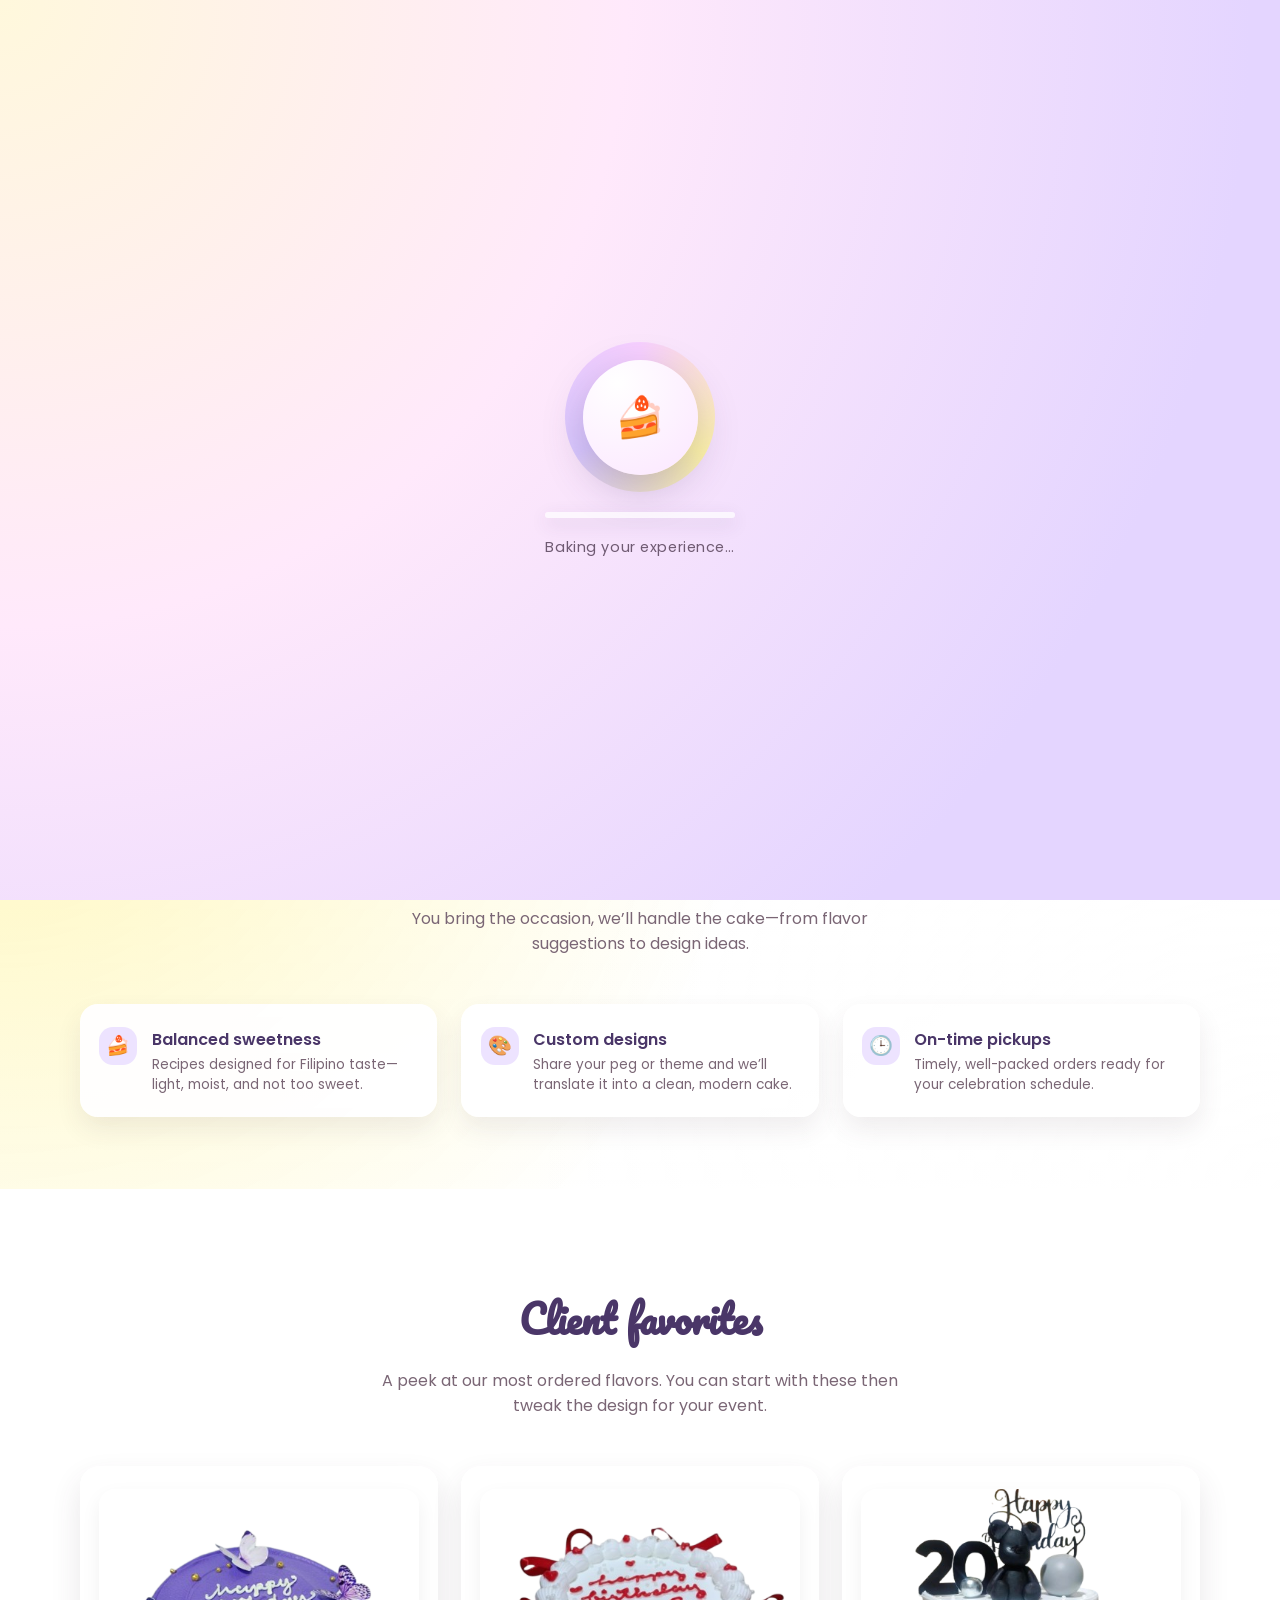
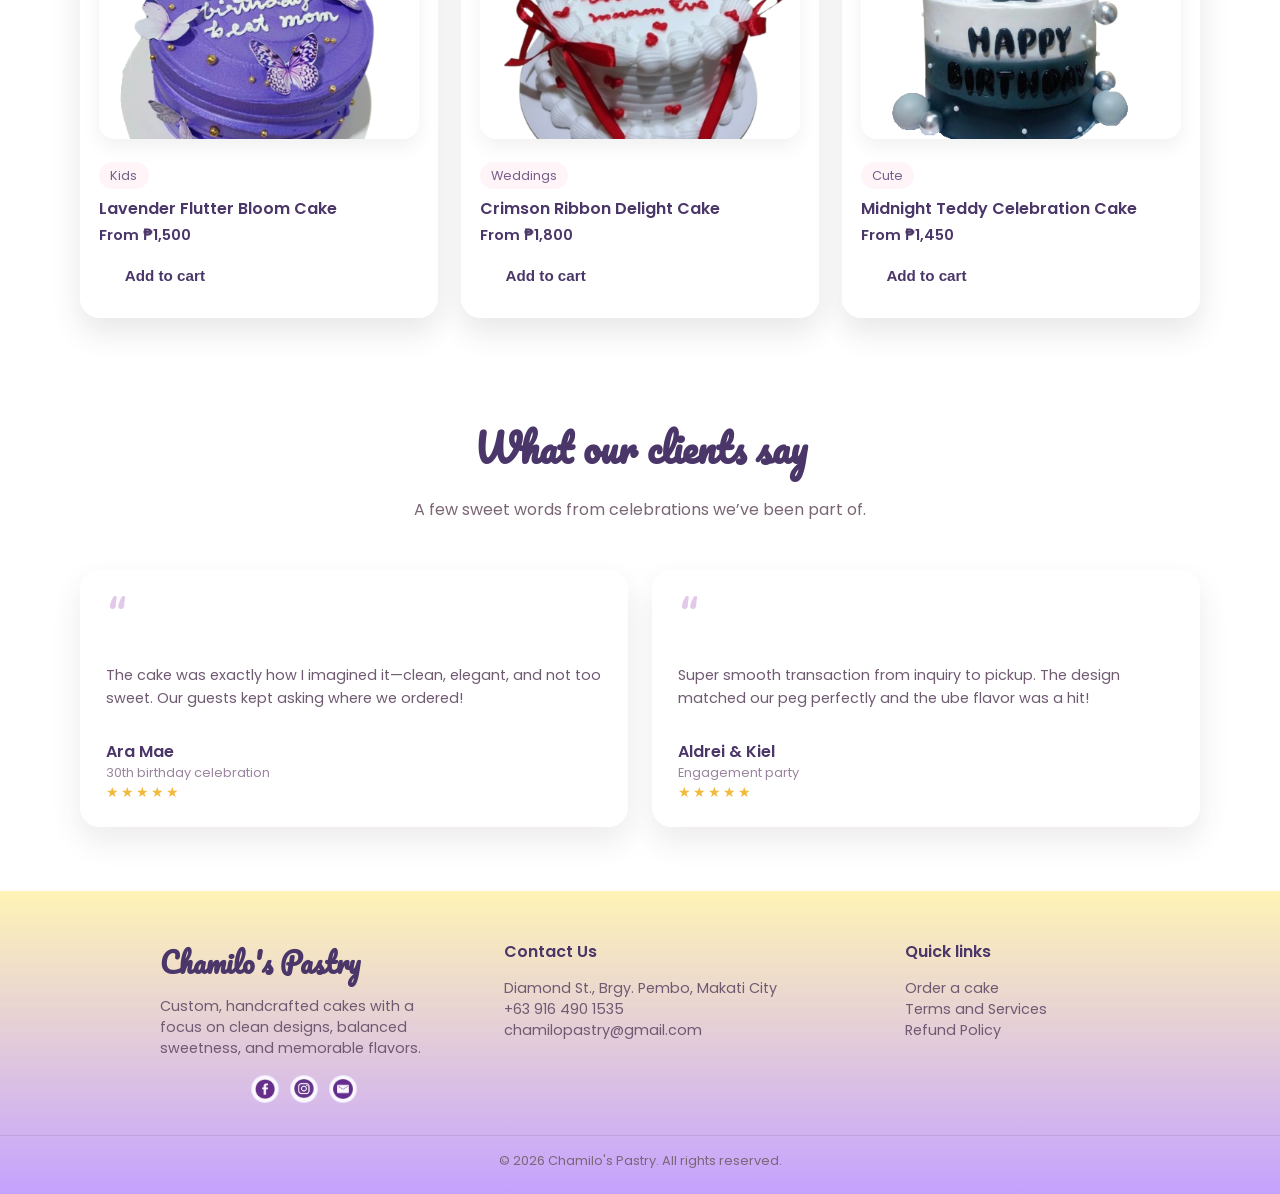
==== html/index.html @ f4e9b0ec "Renamed Chamilo's Pastry" ====
<!DOCTYPE html>
<html lang="en">
  <head>
    <meta charset="UTF-8" />
    <title>Chamilo's Pastry • Home</title>
    <meta name="viewport" content="width=device-width, initial-scale=1" />
    <!-- Fonts -->
    <link rel="preconnect" href="https://fonts.googleapis.com" />
    <link rel="preconnect" href="https://fonts.gstatic.com" crossorigin />
    <link
      href="https://fonts.googleapis.com/css2?family=Pacifico&family=Poppins:wght@300;400;500;600;700&display=swap"
      rel="stylesheet"
    />
    <!-- CSS -->
    <link rel="stylesheet" href="/css/style.css" />
    <link rel="stylesheet" href="/css/nav.css" />
    <link rel="stylesheet" href="/css/footer.css" />
    <link rel="stylesheet" href="/css/index.css" />
  </head>

  <body class="page-enter" data-page="index">
  <div id="pageLoader" class="page-loader">
  <!-- floating cake / cupcake bubbles -->
  <div class="loader-floating-wrap">
    <span class="loader-floating">🍰</span>
    <span class="loader-floating">🧁</span>
    <span class="loader-floating">🍩</span>
    <span class="loader-floating">🍪</span>
    <span class="loader-floating">🍦</span>
    <span class="loader-floating">🍰</span>
    <span class="loader-floating">🧁</span>
    <span class="loader-floating">🍩</span>
    <span class="loader-floating">🍪</span>
    <span class="loader-floating">🍦</span>
  </div>

  <!-- main spinner -->
  <div class="page-loader-inner">
    <div class="loader-ring">
      <div class="loader-bubble">
        <!-- you can swap this emoji for your logo image if you want -->
        <span class="loader-emoji">🍰</span>
      </div>
    </div>

    <div class="loader-progress">
      <div class="loader-progress-bar"></div>
    </div>

    <div class="loader-text">Baking your experience…</div>
  </div>
  </div>

    <!-- Header -->
    <header class="site-header">
      <div class="container nav-bar">
        <div class="brand">
          <div class="brand-logo">
            <img src="/assets/logo.png" alt="Sweet Layers Logo" />
          </div>
        </div>

        <button class="nav-toggle" aria-label="Toggle navigation">☰</button>

        <nav>
          <ul class="nav-links">
            <li><a href="/html/index.html">Home</a></li>
            <li><a href="/html/menu.html">Menu</a></li>
            <li><a href="/html/about.html">About</a></li>
            <li><a href="/html/contact.html">Contact</a></li>
          </ul>
        </nav>

        <div class="nav-actions">
          <button class="nav-cart" type="button">
            <span class="nav-cart-icon">🛒</span>
            <span class="cart-badge" id="cartCount">0</span>
          </button>
          <a href="/html/login.html" class="btn btn-ghost">Log in</a>
        </div>
      </div>
    </header>

    <main>
      <!-- Hero -->
       <section class="section section--hero">
        <div class="container hero">
          <div class="hero-copy fade-in-up">
            <div class="pill">Cakes for milestones & mini wins</div>
            <h1 class="hero-tagline">Celebrate every sweet layer</h1>
            <h2 class="hero-title">
              Custom cakes with a <span>soft pastel</span> twist.
            </h2>
            <p class="hero-text">
              From intimate birthdays to big debuts, we design cakes that match
              your story, your colors, and your flavor favorites.
            </p>
            <div class="hero-actions">
              <a href="/html/menu.html" class="btn btn-primary">Browse menu</a>
            </div>
            <p class="hero-note">
              Lead time: 3–7 days · Rush slots subject to availability
            </p>
          </div>

          <div class="hero-visual fade-in-up fade-in-delay-2">
            <div class="hero-main-cake">
              <img src="/assets/index-hero.png" alt="Cake" class="hero-cake-img" />
            </div>
            <div class="hero-sprinkles"></div>
          </div>
        </div>
      </section>

      <!-- Highlights -->
      <section class="section section--soft-bg">
        <div class="container">
          <h2 class="section-title">Why clients choose us</h2>
          <p class="section-subtitle">
            You bring the occasion, we’ll handle the cake—from flavor
            suggestions to design ideas.
          </p>

          <div class="highlights-grid">
            <article class="highlight-card fade-in-up">
              <div class="highlight-icon">🍰</div>
              <div>
                <div class="highlight-title">Balanced sweetness</div>
                <div class="highlight-text">
                  Recipes designed for Filipino taste—light, moist, and not too
                  sweet.
                </div>
              </div>
            </article>

            <article class="highlight-card fade-in-up fade-in-delay-1">
              <div class="highlight-icon">🎨</div>
              <div>
                <div class="highlight-title">Custom designs</div>
                <div class="highlight-text">
                  Share your peg or theme and we’ll translate it into a clean,
                  modern cake.
                </div>
              </div>
            </article>

            <article class="highlight-card fade-in-up fade-in-delay-2">
              <div class="highlight-icon">🕒</div>
              <div>
                <div class="highlight-title">On-time pickups</div>
                <div class="highlight-text">
                  Timely, well-packed orders ready for your celebration
                  schedule.
                </div>
              </div>
            </article>
          </div>
        </div>
      </section>

    <!-- Featured cakes -->
    <section class="section">
      <div class="container">
       <h2 class="section-title">Client favorites</h2>
       <p class="section-subtitle">
          A peek at our most ordered flavors. You can start with these then
          tweak the design for your event.
       </p>

        <div class="featured-grid">
          <!-- CARD 1 -->
         <article class="featured-card fade-in-up">
           <img src="/assets/index-featured1.png"
                alt="Lavender Flutter Bloom Cake"
                class="featured-img">
           <div class="featured-tag">Kids</div>
            <div class="featured-name">Lavender Flutter Bloom Cake</div>
            <div class="featured-price">From ₱1,500</div>

           <button
              class="btn btn-ghost"
             style="margin-top: 0.5rem"
              data-add-to-cart
              data-id="featured-1"
              data-name="Lavender Flutter Bloom Cake"
              data-price="1500">
             Add to cart
            </button>
         </article>

         <!-- CARD 2 -->
          <article class="featured-card fade-in-up fade-in-delay-1">
            <img src="/assets/index-featured2.png"
                 alt="Crimson Ribbon Delight Cake"
                class="featured-img">
            <div class="featured-tag">Weddings</div>
            <div class="featured-name">Crimson Ribbon Delight Cake</div>
           <div class="featured-price">From ₱1,800</div>

            <button
              class="btn btn-ghost"
             style="margin-top: 0.5rem"
             data-add-to-cart
             data-id="featured-2"
             data-name="Crimson Ribbon Delight Cake"
             data-price="1800">
             Add to cart
           </button>
         </article>

          <!-- CARD 3 -->
          <article class="featured-card fade-in-up fade-in-delay-2">
            <img src="/assets/index-featured3.png"
                alt="Midnight Teddy Celebration Cake"
                 class="featured-img">
           <div class="featured-tag">Cute</div>
           <div class="featured-name">Midnight Teddy Celebration Cake</div>
           <div class="featured-price">From ₱1,450</div>

           <button
              class="btn btn-ghost"
              style="margin-top: 0.5rem"
              data-add-to-cart
              data-id="featured-3"
              data-name="Midnight Teddy Celebration Cake"
              data-price="1450">
              Add to cart
            </button>
         </article>
       </div>
     </div>
   </section>

   <!-- Testimonials -->
   <section class="section section-testimonials">
     <div class="container">
       <h2 class="section-title">What our clients say</h2>
       <p class="section-subtitle">
         A few sweet words from celebrations we’ve been part of.
       </p>

       <div class="testimonials-grid">
         <article class="testimonial-card fade-in-up">
           <div class="testimonial-quote-mark">“</div>
           <p class="testimonial-text">
             The cake was exactly how I imagined it—clean, elegant, and not
             too sweet. Our guests kept asking where we ordered!
           </p>
           <div class="testimonial-footer">
             <div>
               <div class="testimonial-name">Ara Mae</div>
               <div class="testimonial-occasion">30th birthday celebration</div>
             </div>
             <div class="testimonial-stars">★★★★★</div>
           </div>
         </article>

         <article class="testimonial-card fade-in-up fade-in-delay-1">
           <div class="testimonial-quote-mark">“</div>
           <p class="testimonial-text">
             Super smooth transaction from inquiry to pickup. The design
             matched our peg perfectly and the ube flavor was a hit!
           </p>
           <div class="testimonial-footer">
             <div>
               <div class="testimonial-name">Aldrei & Kiel</div>
               <div class="testimonial-occasion">Engagement party</div>
             </div>
             <div class="testimonial-stars">★★★★★</div>
           </div>
         </article>
       </div>
     </div>
   </section>

    <!-- Footer -->
    <footer class="site-footer">
    <div class="footer-inner">
      <div class="footer-brand">
        <h3>Chamilo's Pastry</h3>
         <p>
          Custom, handcrafted cakes with a focus on clean designs, balanced sweetness, 
          and memorable flavors.
         </p>
      <div class="footer-socials">
        <!-- Facebook -->
        <a
          href="https://www.facebook.com/profile.php?id=100089264954559"
          target="_blank"
          rel="noopener"
          aria-label="Visit our Facebook page"
        >
          <img src="/assets/fb.png" alt="Facebook icon" />
        </a>

        <!-- Instagram -->
        <a
          href="https://www.instagram.com/chamilos_pastrys/"
          target="_blank"
          rel="noopener"
          aria-label="Visit our Instagram page"
        >
          <img src="/assets/insta.png" alt="Instagram icon" />
        </a>

        <!-- Email (Gmail) -->
        <a href="mailto:Chamilopastry@gmail.com" aria-label="Email us">
          <img src="/assets/email.png" alt="Email icon" />
        </a>
      </div>
    </div>

    <div>
      <div class="footer-column-title">Contact Us</div>
      <ul class="footer-links">
        <li>Diamond St., Brgy. Pembo, Makati City</li>
        <li>+63 916 490 1535</li>
        <li>chamilopastry@gmail.com</li>
      </ul>
    </div>

    <div>
      <div class="footer-column-title">Quick links</div>
      <ul class="footer-links">
        <li><a href="/html/menu.html">Order a cake</a></li>
        <li><a href="/html/contact.html">Terms and Services</a></li>
        <li><a href="/html/login.html">Refund Policy</a></li>
      </ul>
    </div>
  </div>

  <div class="footer-bottom">
    © <span id="year"></span> Chamilo's Pastry. All rights reserved.
  </div>
</footer>

    <script src="/js/script.js"></script>
  </body>
</html>
---- css/style.css ----
/* style.css - global styles, colors, typography */

:root {
  /* PASTEL COLOR PALETTE — CLEAN, SOFT, CONSISTENT */
  --pastel-yellow: #fff5a8; /* soft yellow */
  --pastel-purple: #d9c8ff; /* soft lavender */
  --accent-purple: #7a5fa8; /* deeper pastel purple */
  --accent-pink: #f7d0ff; /* optional soft pink highlight */
  --deep-plum: #4a3668; /* dark purple for text */
  --soft-white: #ffffff;
  --light-border: rgba(122, 95, 168, 0.25);

  --font-body: "Poppins", sans-serif;
  --font-cursive: "Pacifico", cursive;

  --shadow-soft: 0px 8px 20px rgba(74, 54, 104, 0.1);

  --transition-base: 0.25s ease;
}

*,
*::before,
*::after {
  box-sizing: border-box;
}

html {
  scroll-behavior: smooth;
}

body {
  margin: 0;
  font-family: var(--font-body);
  color: var(--deep-plum);
  background: radial-gradient(
      circle at top left,
      var(--pastel-yellow) 0,
      #ffffff 45%
    )
    fixed;
  min-height: 100vh;
}

/* Sweet page entrance animation */
body.page-enter {
  opacity: 0;
  animation: pageEnter 0.7s ease-out forwards;
}

@keyframes pageEnter {
  to {
    opacity: 1;
  }
}

/* Utility classes */

.container {
  width: min(1120px, 94%);
  margin-inline: auto;
}

.section {
  padding: 4rem 0;
}

.section-title {
  font-family: var(--font-cursive);
  font-size: clamp(2rem, 3vw, 2.6rem);
  text-align: center;
  margin-bottom: 1rem;
}

.section-subtitle {
  text-align: center;
  max-width: 540px;
  margin: 0 auto 3rem;
  color: #7a6675;
}

/* Reusable card style */

.card {
  background: rgba(255, 255, 255, 0.92);
  border-radius: 24px;
  box-shadow: var(--shadow-soft);
  padding: 2rem;
  position: relative;
  overflow: hidden;
}

.card::before {
  content: "";
  position: absolute;
  inset: -30%;
  background: radial-gradient(
    circle at top right,
    rgba(255, 247, 210, 0.7),
    transparent 55%
  );
  opacity: 0.7;
  pointer-events: none;
}

/* Buttons */

.btn {
  display: inline-flex;
  align-items: center;
  justify-content: center;
  gap: 0.4rem;
  padding: 0.8rem 1.6rem;
  border-radius: 999px;
  border: none;
  cursor: pointer;
  font-weight: 600;
  font-size: 0.95rem;
  text-decoration: none;
  transition: transform var(--transition-base),
    box-shadow var(--transition-base), background var(--transition-base),
    color var(--transition-base);
}

.btn-primary {
  background: linear-gradient(135deg, var(--pastel-yellow), var(--accent-pink));
  color: var(--deep-plum);
  box-shadow: var(--shadow-soft);
}

.btn-outline {
  background: transparent;
  border: 2px solid var(--light-border);
  color: var(--deep-plum);
}

.btn-ghost {
  background: transparent;
  color: var(--deep-plum);
}

.btn:hover {
  transform: translateY(-2px) scale(1.03);
  box-shadow: 0 16px 35px rgba(75, 59, 71, 0.18);
}

.btn:active {
  transform: translateY(0) scale(0.98);
  box-shadow: 0 6px 18px rgba(75, 59, 71, 0.14);
}

/* Inputs / forms */

/* Text inputs / selects / textarea (NOT radios or checkboxes) */
input:not([type="radio"]):not([type="checkbox"]),
textarea,
select {
  font-family: var(--font-body);
  border-radius: 999px;
  border: 1px solid #e4d5f7;
  padding: 0.8rem 1rem;
  width: 100%;
  font-size: 0.95rem;
  outline: none;
  transition: border-color var(--transition-base),
    box-shadow var(--transition-base), background var(--transition-base);
  background: rgba(255, 255, 255, 0.92);
}

textarea {
  border-radius: 18px;
  min-height: 140px;
  resize: vertical;
}

input:not([type="radio"]):not([type="checkbox"]):focus,
textarea:focus,
select:focus {
  border-color: var(--accent-pink);
  box-shadow: 0 0 0 3px rgba(255, 199, 217, 0.45);
}

/* Normal-looking radios (used in checkout methods) */
input[type="radio"],
input[type="checkbox"] {
  width: auto;
  padding: 0;
  margin: 0;
  box-shadow: none;
  background: transparent;
}

/* Sweet badge / pill */

.pill {
  display: inline-flex;
  align-items: center;
  gap: 0.4rem;
  padding: 0.35rem 0.9rem;
  border-radius: 999px;
  background: rgba(230, 215, 255, 0.45);
  color: #765f8a;
  font-size: 0.8rem;
}

/* Small cart bubble */

.cart-badge {
  min-width: 1.4rem;
  height: 1.4rem;
  border-radius: 999px;
  background: var(--accent-pink);
  color: var(--deep-plum);
  display: inline-flex;
  align-items: center;
  justify-content: center;
  font-size: 0.78rem;
  font-weight: 700;
}

/* Simple fade/slide helper classes */

.fade-in-up {
  opacity: 0;
  transform: translateY(18px);
  animation: fadeInUp 0.7s ease-out forwards;
}

.fade-in-delay-1 {
  animation-delay: 0.15s;
}
.fade-in-delay-2 {
  animation-delay: 0.3s;
}
.fade-in-delay-3 {
  animation-delay: 0.45s;
}

@keyframes fadeInUp {
  to {
    opacity: 1;
    transform: translateY(0);
  }
}

/* ============================
   CART DROPDOWN UNDER NAV CART BUTTON
   ============================ */

.cart-overlay {
  position: fixed;
  top: 0;
  left: 0;
  width: 100%;
  height: 100%;
  pointer-events: none;
  z-index: 200;
}

.cart-overlay.visible {
  pointer-events: auto;
}

.cart-panel {
  position: absolute;
  top: 70px;
  right: 20px;
  width: 330px;
  background: #ffffff;
  border-radius: 18px;
  padding: 1rem 1.2rem;
  box-shadow: 0 10px 35px rgba(0, 0, 0, 0.18);
  max-height: 70vh;
  overflow-y: auto;
  opacity: 0;
  transform: translateY(-10px);
  transition: opacity 0.25s ease, transform 0.25s ease;
}

.cart-overlay.visible .cart-panel {
  opacity: 1;
  transform: translateY(0);
}

.cart-panel-header {
  display: flex;
  justify-content: space-between;
  align-items: center;
  margin-bottom: 0.6rem;
}

.cart-panel-title {
  font-size: 1.2rem;
  font-family: var(--font-cursive);
  color: var(--accent-purple);
}

.cart-panel-close {
  background: transparent;
  border: none;
  font-size: 1.4rem;
  cursor: pointer;
}

.cart-item-row {
  display: grid;
  grid-template-columns: 1.6fr 0.8fr 0.7fr 0.5fr;
  gap: 0.3rem;
  padding: 0.5rem 0;
  border-bottom: 1px solid #eee;
  font-size: 0.85rem;
  align-items: center;
}

.qty-controls {
  display: inline-flex;
  align-items: center;
  gap: 0.3rem;
  background: rgba(217, 200, 255, 0.35);
  padding: 0.2rem 0.5rem;
  border-radius: 999px;
  font-size: 0.8rem;
}

.qty-controls button {
  background: transparent;
  border: none;
  cursor: pointer;
}

.cart-remove-btn {
  border: none;
  background: transparent;
  color: #b86c82;
  cursor: pointer;
  font-size: 0.75rem;
  text-decoration: underline;
}

.cart-empty-message {
  text-align: center;
  padding: 1rem 0.5rem;
  font-size: 0.9rem;
  color: #7a6675;
}

.cart-summary-box {
  margin-top: 0.8rem;
}

.cart-summary-row {
  display: flex;
  justify-content: space-between;
  font-size: 0.9rem;
  margin-bottom: 0.3rem;
}

.cart-summary-total {
  font-weight: 700;
  font-size: 1rem;
}

/* ============================
   GLOBAL CART TOAST (bottom of screen)
   ============================ */

.cart-toast {
  position: fixed;
  right: 1.5rem;
  bottom: 1.5rem;
  max-width: 320px;
  z-index: 210;
  background: rgba(255, 255, 255, 0.97);
  border-radius: 18px;
  box-shadow: 0 12px 28px rgba(0, 0, 0, 0.18);
  padding: 0.9rem 1.1rem;
  display: flex;
  align-items: flex-start;
  gap: 0.7rem;
  opacity: 0;
  transform: translateY(16px);
  pointer-events: none;
  transition: opacity var(--transition-base), transform var(--transition-base);
  font-size: 0.9rem;
}

.cart-toast--visible {
  opacity: 1;
  transform: translateY(0);
  pointer-events: auto;
}

.cart-toast-icon {
  width: 34px;
  height: 34px;
  border-radius: 999px;
  display: flex;
  align-items: center;
  justify-content: center;
  background: radial-gradient(
    circle at 30% 30%,
    var(--pastel-yellow),
    var(--pastel-purple)
  );
  font-size: 1.1rem;
}

.cart-toast-main {
  flex: 1;
}

.cart-toast-title {
  font-weight: 600;
  margin-bottom: 0.2rem;
}

.cart-toast-text {
  font-size: 0.82rem;
  color: #7a6675;
}

.cart-toast-actions {
  display: flex;
  margin-top: 0.6rem;
  gap: 0.4rem;
  flex-wrap: wrap;
}

.cart-toast-btn {
  border: none;
  border-radius: 999px;
  padding: 0.35rem 0.8rem;
  font-size: 0.78rem;
  cursor: pointer;
  transition: background var(--transition-base),
    transform var(--transition-base);
}

.cart-toast-btn-primary {
  background: var(--accent-purple);
  color: #fff;
}

.cart-toast-btn-ghost {
  background: transparent;
  color: var(--deep-plum);
}

.cart-toast-btn:hover {
  transform: translateY(-1px);
}

.cart-toast-close {
  background: transparent;
  border: none;
  font-size: 1rem;
  cursor: pointer;
  margin-left: 0.1rem;
  color: #9a849f;
}

/* ============================
   CHECKOUT MODAL (PAYMENT POPUP)
   ============================ */

.checkout-overlay {
  position: fixed;
  inset: 0;
  z-index: 220;
  background: rgba(0, 0, 0, 0.15);
  display: flex;
  align-items: center;
  justify-content: center;
  opacity: 0;
  pointer-events: none;
  transition: opacity 0.25s ease;
}

.checkout-overlay.visible {
  opacity: 1;
  pointer-events: auto;
}

.checkout-panel {
  width: min(420px, 94%);
  background: #ffffff;
  border-radius: 24px;
  box-shadow: 0 18px 40px rgba(0, 0, 0, 0.2);
  padding: 1.8rem 1.6rem 1.4rem;
}

.checkout-header {
  display: flex;
  justify-content: space-between;
  align-items: center;
  margin-bottom: 0.9rem;
}

.checkout-title {
  font-family: var(--font-cursive);
  font-size: 1.7rem;
  color: var(--accent-purple);
}

.checkout-close {
  background: transparent;
  border: none;
  font-size: 1.4rem;
  cursor: pointer;
  color: #9a849f;
}

.checkout-body {
  font-size: 0.9rem;
  color: #6f5a72;
}

.checkout-summary-text {
  margin-bottom: 0.6rem;
}

.checkout-summary {
  border-radius: 14px;
  background: rgba(247, 240, 255, 0.8);
  padding: 0.7rem 0.9rem;
  margin-bottom: 0.9rem;
}

.checkout-summary-row {
  display: flex;
  justify-content: space-between;
  font-size: 0.86rem;
  margin-bottom: 0.25rem;
}

.checkout-summary-row.checkout-summary-total {
  font-weight: 700;
  margin-top: 0.25rem;
}

/* Checkout methods layout */
.checkout-methods {
  margin-top: 0.8rem;
  display: flex;
  flex-direction: column;
  gap: 0.4rem;
}

.checkout-method {
  display: flex;
  align-items: center;
  gap: 0.6rem;
  font-size: 0.86rem;
}

.checkout-method input {
  margin: 0;
}

.checkout-method label {
  cursor: pointer;
}

.checkout-footer {
  display: flex;
  justify-content: flex-end;
  gap: 0.6rem;
  margin-top: 1.1rem;
}

/* =========================
   PAAYOS NGA TOL NABABALIW NAKO E
   ========================= */

.page-loader {
  position: fixed;
  inset: 0;
  z-index: 9999;
  background:
    radial-gradient(circle at top left, #fff8dc, #ffe9fb 40%, #e4d5ff 80%);
  display: flex;
  align-items: center;
  justify-content: center;
  pointer-events: auto;
  opacity: 1;
  visibility: visible;
  transition: opacity 0.6s ease, visibility 0.6s ease;
}

/* hidden state (JS adds this) */
.page-loader--hide {
  opacity: 0;
  visibility: hidden;
  pointer-events: none;
}

/* center content + put it above floating cakes */
.page-loader-inner {
  position: relative;
  z-index: 2;
  display: flex;
  flex-direction: column;
  align-items: center;
  gap: 1.2rem;
}

.loader-ring {
  width: 150px;
  height: 150px;
  border-radius: 50%;
  background: conic-gradient(
    from 0deg,
    rgba(247, 208, 255, 1),
    rgba(255, 245, 168, 1),
    rgba(217, 200, 255, 1),
    rgba(247, 208, 255, 1)
  );
  display: flex;
  align-items: center;
  justify-content: center;
  animation: loader-rotate 1.6s linear infinite;
}

.loader-bubble {
  width: 115px;
  height: 115px;
  border-radius: 50%;
  background: radial-gradient(circle at 30% 20%, #ffffff, #fbe6ff);
  display: flex;
  align-items: center;
  justify-content: center;
  box-shadow: 0 14px 40px rgba(74, 54, 104, 0.25);
  animation: loader-float 2.4s ease-in-out infinite;
}

.loader-emoji {
  font-size: 2.5rem;
  animation: loader-pulse 1.1s ease-in-out infinite;
}

/* floating cakes / cupcakes in the background */
.loader-floating-wrap {
  position: absolute;
  inset: 0;
  overflow: hidden;
  pointer-events: none;
  z-index: 1;
}

.loader-floating {
  position: absolute;
  bottom: -3rem;
  font-size: 1.8rem;
  opacity: 0;
  animation: loader-float-up 8s linear infinite;
}

/* random-looking positions / timings */
.loader-floating:nth-child(1) { left: 10%; animation-duration: 9s;  animation-delay: 0s; }
.loader-floating:nth-child(2) { left: 25%; animation-duration: 7.5s; animation-delay: 1s; }
.loader-floating:nth-child(3) { left: 40%; animation-duration: 8.5s; animation-delay: 0.5s; }
.loader-floating:nth-child(4) { left: 55%; animation-duration: 7.8s; animation-delay: 0.8s; }
.loader-floating:nth-child(5) { left: 70%; animation-duration: 8.2s; animation-delay: 0.5s; }
.loader-floating:nth-child(6) { left: 15%; animation-duration: 9.3s; animation-delay: 0.3s; }
.loader-floating:nth-child(7) { left: 35%; animation-duration: 8.7s; animation-delay: 0.2s; }
.loader-floating:nth-child(8) { left: 50%; animation-duration: 9.1s; animation-delay: 0.4s; }
.loader-floating:nth-child(9) { left: 65%; animation-duration: 7.9s; animation-delay: 1s; }
.loader-floating:nth-child(10){ left: 80%; animation-duration: 8.4s; animation-delay: 0.8s; }

/* simple progress bar */
.loader-progress {
  width: 190px;
  height: 6px;
  border-radius: 999px;
  background: rgba(255, 255, 255, 0.7);
  overflow: hidden;
  box-shadow: 0 6px 18px rgba(74, 54, 104, 0.16);
}

.loader-progress-bar {
  width: 0;
  height: 100%;
  border-radius: inherit;
  background: linear-gradient(
    90deg,
    var(--pastel-yellow),
    var(--accent-pink),
    var(--accent-purple)
  );
  animation: loader-progress 1.9s ease-in-out infinite;
}

/* text under progress bar */
.loader-text {
  font-size: 0.9rem;
  color: #6f5a72;
  letter-spacing: 0.04em;
}

/* animations */
@keyframes loader-rotate {
  from { transform: rotate(0deg); }
  to   { transform: rotate(360deg); }
}

@keyframes loader-float {
  0%, 100% { transform: translateY(0); }
  50%      { transform: translateY(-10px); }
}

@keyframes loader-pulse {
  0%, 100% { transform: scale(1); opacity: 1; }
  50%      { transform: scale(1.15); opacity: 0.85; }
}

@keyframes loader-float-up {
  0%   { transform: translateY(0) translateX(0); opacity: 0; }
  10%  { opacity: 1; }
  60%  { transform: translateY(-60vh) translateX(-10px); opacity: 1; }
  100% { transform: translateY(-100vh) translateX(10px); opacity: 0; }
}

@keyframes loader-progress {
  0%   { width: 0%; }
  40%  { width: 70%; }
  80%  { width: 100%; }
  100% { width: 100%; }
}

/* responsive tweak for loader */
@media (max-width: 640px) {
  .loader-ring {
    width: 130px;
    height: 130px;
  }
  .loader-bubble {
    width: 100px;
    height: 100px;
  }
  .loader-emoji {
    font-size: 2.1rem;
  }
}

/* animations */
@keyframes loader-rotate {
  from { transform: rotate(0deg); }
  to   { transform: rotate(360deg); }
}

@keyframes loader-float {
  0%, 100% { transform: translateY(0); }
  50%      { transform: translateY(-10px); }
}

@keyframes loader-pulse {
  0%, 100% { transform: scale(1); opacity: 1; }
  50%      { transform: scale(1.15); opacity: 0.85; }
}

@keyframes orbit-1 {
  0%   { transform: translate(-50%, 0) rotate(0deg) translateY(0); }
  100% { transform: translate(-50%, 0) rotate(360deg) translateY(0); }
}

@keyframes orbit-2 {
  0%   { transform: rotate(0deg) translateY(0); }
  100% { transform: rotate(360deg) translateY(0); }
}

@keyframes orbit-3 {
  0%   { transform: rotate(0deg) translateY(0); }
  100% { transform: rotate(-360deg) translateY(0); }
}

@keyframes loader-progress {
  0%   { width: 0%; }
  40%  { width: 70%; }
  80%  { width: 100%; }
  100% { width: 100%; }
}

/* responsive tweak for loader */
@media (max-width: 640px) {
  .loader-ring {
    width: 130px;
    height: 130px;
  }
  .loader-bubble {
    width: 100px;
    height: 100px;
  }
  .loader-emoji {
    font-size: 2.1rem;
  }
}

/* Mobile positioning for toast */
@media (max-width: 640px) {
  .cart-toast {
    left: 0.75rem;
    right: 0.75rem;
    bottom: 1rem;
  }
}

/* Mobile adjustments for cart dropdown */
@media (max-width: 640px) {
  .cart-panel {
    right: 10px;
    width: 92%;
  }
}

/* Global section padding tweak for smaller screens */
@media (max-width: 768px) {
  .section {
    padding: 3rem 0;
  }
}
---- css/nav.css ----
/* nav.css - header & navigation bar */

.site-header {
  position: fixed;
  top: 0;
  left: 0;
  right: 0;
  z-index: 20;
  backdrop-filter: blur(14px);
  background: linear-gradient(
    to right,
    rgba(255, 242, 169, 0.85),
    rgba(178, 130, 255, 0.75)
  );
  box-shadow: 0 8px 24px rgba(75, 59, 71, 0.12);
  transform: translateY(0);
  transition: transform 0.3s ease, box-shadow 0.3s ease, background 0.3s ease;
}

/* hide when scrolling down (handled by JS) */
.site-header.header-hidden {
  transform: translateY(-110%);
}

/* keep visible when hovering near top */
.site-header:hover {
  transform: translateY(0);
}

/* basic wrapper */
.nav-bar {
  padding-block: 0.8rem;
}

/* ---------- BRAND / LOGO (GLOBAL) ---------- */

.brand {
  display: flex;
  align-items: center;
}

.brand-logo {
  width: 52px;
  height: 52px;
  border-radius: 50%;
  overflow: hidden;
  display: flex;
  align-items: center;
  justify-content: center;
}

.brand-logo img {
  width: 100%;
  height: 100%;
  object-fit: contain; /* use 'cover' if you prefer cropped */
  display: block;
}

/* hide any leftover brand text */
.brand-text,
.brand-name,
.brand-tagline {
  display: none !important;
}

/* ---------- SHARED LINK / ACTION STYLES ---------- */

.nav-links {
  list-style: none;
  margin: 0;
  padding: 0;
}

.nav-links a {
  text-decoration: none;
  font-size: 0.95rem;
  color: #5b465b;
  padding: 0.35rem 0.8rem;
  border-radius: 999px;
  transition: background var(--transition-base), color var(--transition-base),
    transform var(--transition-base);
}

.nav-links a:hover {
  background: rgba(255, 255, 255, 0.9);
  transform: translateY(-1px);
}

.nav-links a.active {
  background: var(--accent-pink);
  color: var(--deep-plum);
  box-shadow: 0 8px 16px rgba(75, 59, 71, 0.18);
}

.nav-actions {
  display: flex;
  align-items: center;
  gap: 0.8rem;
}

.nav-cart {
  display: inline-flex;
  align-items: center;
  gap: 0.4rem;
  padding: 0.4rem 0.8rem;
  border-radius: 999px;
  background: rgba(255, 255, 255, 0.9);
  cursor: pointer;
  font-size: 0.9rem;
  border: 1px solid rgba(230, 215, 255, 0.6);
  transition: transform var(--transition-base),
    box-shadow var(--transition-base), background var(--transition-base);
}

.nav-cart:hover {
  transform: translateY(-1px);
  box-shadow: var(--shadow-soft);
}

.nav-cart-icon {
  font-size: 1rem;
}

.nav-toggle {
  background: none;
  border: none;
  font-size: 1.4rem;
  cursor: pointer;
}

/* ---------------------------------
   DESKTOP (≥ 769px): links centered on screen
   --------------------------------- */
@media (min-width: 769px) {
  .nav-bar {
    display: flex;
    align-items: center;
    justify-content: space-between;
    gap: 1rem;
    position: relative; /* so nav can be absolutely centered inside */
  }

  .brand {
    flex: 0 0 auto;
    justify-content: flex-start;
  }

  /* CENTER NAV ON THE VIEWPORT, NOT BETWEEN SIDES */
  .nav-bar nav {
    position: absolute;
    left: 50%;
    top: 50%;
    transform: translate(-50%, -50%); /* center in header */
  }

  .nav-bar .nav-links {
    display: flex;
    gap: 1.2rem;
    align-items: center;
    justify-content: center;
  }

  .nav-actions {
    flex: 0 0 auto;
    justify-content: flex-end;
  }

  .nav-toggle {
    display: none; /* no hamburger on desktop */
  }
}

/* ---------------------------------
   MOBILE / TABLET (≤ 768px)
   --------------------------------- */
@media (max-width: 768px) {
  .nav-bar {
    display: flex;
    align-items: center;
    gap: 0.6rem;
  }

  /* order the children of .nav-bar:
     brand (0) | nav (1) | actions (2, pushed right) | toggle (3, very right)
  */
  .brand {
    order: 0;
    flex: 0 0 auto;
  }

  /* nav is normal flow on mobile; we only absolutely position the dropdown UL */
  .nav-bar nav {
    order: 1;
    position: static;
    transform: none;
  }

  .nav-actions {
    order: 2;
    margin-left: auto; /* pushes actions + toggle group to the right */
    display: flex;
    align-items: center;
    gap: 0.4rem;
  }

  .nav-toggle {
    order: 3;
    display: block;
    margin-left: 0.4rem; /* small gap after "Log in" */
  }

  /* dropdown menu panel */
  .nav-links {
    position: absolute;
    top: 64px;
    right: 1.5rem;
    flex-direction: column;
    align-items: flex-start;
    justify-content: flex-start;
    padding: 1rem 1.2rem;
    border-radius: 18px;
    background: rgba(255, 255, 255, 0.98);
    box-shadow: var(--shadow-soft);
    transform-origin: top right;
    transform: scale(0.9);
    opacity: 0;
    pointer-events: none;
    gap: 0.8rem;
    transition: opacity var(--transition-base), transform var(--transition-base);
  }

  .site-header.nav-open .nav-links {
    opacity: 1;
    pointer-events: auto;
    transform: scale(1);
  }
}
---- css/footer.css ----
/* footer.css - global footer */

/* Small images inside the circular social buttons (Facebook, Instagram, Email) */
.footer-socials a img {
  width: 20px;          /* keeps all icons visually the same size */
  height: 20px;
  object-fit: contain;  /* prevents stretching if logos aren't perfect squares */
  display: block;       /* removes any extra inline spacing around the image */
}

/* Main footer background and vertical spacing from the page content above it */
.site-footer {
  background: linear-gradient(
    to top,
    rgba(178, 130, 255, 0.75),
    rgba(255, 242, 169, 0.85)
  );
  margin-top: 4rem;     /* space between page content and footer */
  padding-top: 3rem;    /* inner padding on top of the footer */
}

/* Layout for the three footer columns: brand, contact/visit, quick links */
.footer-inner {
  width: min(960px, 94%);                 /* keeps footer content nicely centered and not too wide */
  margin-inline: auto;                    /* centers the whole footer block */

  display: grid;                          /* lets us create three equal columns */
  grid-template-columns: repeat(3, minmax(0, 1fr)); /* exactly 3 even columns */
  gap: 3rem;                              /* horizontal space between columns */
  justify-items: center;                  /* centers each column within its grid cell */
  align-items: flex-start;                /* makes all columns start at the same top height */
}

/* Generic styling for each column wrapper */
.footer-inner > div {
  max-width: 360px;       /* stops very long text from stretching too far */
  text-align: left;       /* aligns the text inside each column to the left */
}

/* Brand column: logo text + short description */
.footer-brand h3 {
  font-family: var(--font-cursive);  /* keeps the script font for the brand name */
  font-size: 1.7rem;
  margin: 0 0 0.6rem;               /* no top margin so it lines up with other column titles */
}

.footer-brand p {
  margin: 0;                        /* removes default top margin so spacing is consistent */
  font-size: 0.9rem;                /* same size as other footer copy */
  color: #6f5a72;                   /* softer purple for body text */
}

/* Column titles like “Contact Us” and “Quick links” */
.footer-column-title {
  font-weight: 600;
  margin-bottom: 0.9rem;  /* space between title and the list below it */
}

/* Lists used for contact details and quick links */
.footer-links {
  list-style: none;       /* removes bullets */
  margin: 0;
  padding: 0;
}

/* Each line inside the lists (works for both links and plain text items) */
.footer-links li {
  font-size: 0.9rem;      /* makes contact details match the rest of the footer text size */
  color: #6f5a72;
}

/* Links inside the lists such as “Order a cake”, “Client portal”, etc. */
.footer-links a {
  text-decoration: none;
  font-size: 0.9rem;
  color: #6f5a72;
  transition: color var(--transition-base), transform var(--transition-base);
}

/* Slight movement and color change when hovering over footer links */
.footer-links a:hover {
  color: var(--deep-plum);
  transform: translateX(2px);
}

/* Thin line and text for the bottom copyright row */
.footer-bottom {
  border-top: 1px solid rgba(75, 59, 71, 0.12);
  margin-top: 2rem;
  padding: 1rem 0 1.5rem;
  text-align: center;
  font-size: 0.8rem;
  color: #7a6675;
}

/* Container for the round social icon buttons under the brand text */
.footer-socials {
  display: flex;
  gap: 0.7rem;
  margin-top: 1rem;
  justify-content: center;   /* keeps the icons centered under the brand column */
}

/* Individual round social buttons (the white circles) */
.footer-socials a {
  width: 28px;
  height: 28px;
  border-radius: 999px;      /* fully rounded for a circular look */
  display: inline-flex;
  align-items: center;
  justify-content: center;
  font-size: 0.9rem;
  text-decoration: none;
  background: rgba(255, 255, 255, 0.9);
  border: 1px solid rgba(230, 215, 255, 0.7);
  color: #6f5a72;
  transition: transform var(--transition-base),
    box-shadow var(--transition-base), background var(--transition-base);
}

/* Hover effect for social buttons: slight lift + pink background */
.footer-socials a:hover {
  transform: translateY(-2px);
  background: var(--accent-pink);
  box-shadow: var(--shadow-soft);
  color: var(--deep-plum);
}

/* Tablet view: same three columns, just slightly tighter spacing */
@media (max-width: 900px) {
  .footer-inner {
    gap: 2rem;
  }
}

/* Mobile view: stack the columns vertically but keep everything centered overall */
@media (max-width: 640px) {
  .footer-inner {
    grid-template-columns: minmax(0, 1fr);  /* single column layout */
    text-align: left;                       /* keep text left-aligned even on mobile */
  }

  .footer-inner > div {
    max-width: 100%;                        /* let each section use full width on small screens */
  }
}
---- css/index.css ----
/* index.css - homepage specific styles */

.hero {
  display: grid;
  grid-template-columns: minmax(0, 1.15fr) minmax(0, 1fr);
  gap: 2.5rem;
  align-items: center;
  padding: 4rem 0 3rem;
}

.hero-tagline {
  font-family: var(--font-cursive);
  font-size: 2.2rem;
  margin-bottom: 0.6rem;
}

.hero-title {
  font-size: clamp(1.9rem, 3vw, 2.6rem);
  margin-bottom: 1rem;
}

.hero-title span {
  color: #b676c9;
}

.hero-text {
  color: #7a6675;
  max-width: 470px;
  margin-bottom: 1.8rem;
}

.hero-actions {
  display: flex;
  flex-wrap: wrap;
  gap: 0.9rem;
  align-items: center;
}

.hero-note {
  font-size: 0.85rem;
  color: #7c6678;
  margin-top: 0.7rem;
}

.hero-visual {
  position: relative;
  padding: 2.2rem 1.6rem;
}

/* Floating container for the cake */
.hero-main-cake {
  width: 400px;           /* pampalaki ng cake sa hero section */
  height: 300px;
  margin: 0 auto;
  position: relative;

  display: flex;
  align-items: center;
  justify-content: center;

  /* soft shadow under the cake */
  filter: drop-shadow(0 12px 28px rgba(0, 0, 0, 0.18));

  /* gentle up–down float */
  animation: heroFloat 4.5s ease-in-out infinite;
}

/* The actual cake image */
.hero-cake-img {
  width: 80%;             /* adjust 70–85% if you want */
  height: auto;
  object-fit: contain;
  border-radius: 50%;     /* keeps it round if PNG has some extra area */

  pointer-events: none;
  user-select: none;

  /* THIS is what rotates */
  animation: spinCake 18s linear infinite;
}

/* rotation for the cake image */
@keyframes spinCake {
  from {
    transform: rotate(0deg);
  }
  to {
    transform: rotate(360deg);
  }
}

.hero-sprinkles {
  position: absolute;
  inset: 0;
  background-image: radial-gradient(
      circle at 12% 20%,
      rgba(255, 255, 255, 0.9) 0,
      transparent 48%
    ),
    radial-gradient(
      circle at 80% 80%,
      rgba(255, 255, 255, 0.9) 0,
      transparent 52%
    );
  opacity: 0.65;
  pointer-events: none;
}

/* Highlights section */

.highlights-grid {
  display: grid;
  grid-template-columns: repeat(3, minmax(0, 1fr));
  gap: 1.5rem;
}

.highlight-card {
  background: rgba(255, 255, 255, 0.96);
  border-radius: 18px;
  padding: 1.4rem 1.2rem;
  box-shadow: 0 12px 26px rgba(75, 59, 71, 0.09);
  display: grid;
  grid-template-columns: auto 1fr;
  gap: 0.9rem;
}

.highlight-icon {
  width: 38px;
  height: 38px;
  border-radius: 14px;
  display: flex;
  align-items: center;
  justify-content: center;
  background: rgba(230, 215, 255, 0.7);
  font-size: 1.2rem;
}

.highlight-title {
  font-weight: 600;
  margin-bottom: 0.2rem;
}

.highlight-text {
  font-size: 0.85rem;
  color: #7a6675;
}

/* Featured cakes preview */

.featured-grid {
  display: grid;
  grid-template-columns: repeat(3, minmax(0, 1fr));
  gap: 1.4rem;
}

.featured-card {
  position: relative;
  border-radius: 20px;
  padding: 1.4rem 1.2rem 1.3rem;
  background: rgba(255, 255, 255, 0.96);
  box-shadow: 0 14px 30px rgba(75, 59, 71, 0.12);
}

.featured-tag {
  font-size: 0.8rem;
  padding: 0.3rem 0.7rem;
  border-radius: 999px;
  background: rgba(255, 199, 217, 0.2);
  color: #765f8a;
  display: inline-block;
  margin-bottom: 0.4rem;
}

.featured-name {
  font-weight: 600;
  margin-bottom: 0.15rem;
}

.featured-price {
  font-size: 0.92rem;
  font-weight: 600;
  margin-top: 0.3rem;
}

.featured-badge {
  position: absolute;
  right: 1rem;
  top: 1rem;
  font-size: 1.2rem;
}

.featured-img {
  width: 100%;
  height: 250px;           /* adjust height if needed */
  object-fit: cover;       /* keeps the image nicely cropped */
  border-radius: 16px;     /* matches your card style */
  margin-bottom: 1rem;
  box-shadow: 0 8px 20px rgba(0,0,0,0.06);
}


/* "Why clients choose us" section – image + pastel + scalloped edges */
.section--soft-bg {
  position: relative;
  padding: 4.5rem 0;
  overflow: hidden;

  /* your background image */
  background-image: url("assets/index-secondSection-bg.png");
  background-size: cover;
  background-position: center;
  background-repeat: no-repeat;
}

/* pastel overlay so the photo matches the site’s colors */
.section--soft-bg::before {
  content: "";
  position: absolute;
  inset: 0;
  z-index: 0;

  background:
    radial-gradient(circle at top left, rgba(255, 245, 168, 0.75), transparent 55%),
    radial-gradient(circle at bottom right, rgba(255, 255, 255, 0.75), transparent 55%),
    linear-gradient(to bottom,
      rgba(255, 255, 255, 0.8),
      rgba(255, 255, 255, 0.9)
    );
}

/* decorative scalloped edge top & bottom for a nicer transition */
.section--soft-bg::after {
  content: "";
  position: absolute;
  left: 0;
  right: 0;
  top: -48px;
  bottom: -48px;
  z-index: 1;
  pointer-events: none;

  background:
    /* top scallops */
    radial-gradient(circle at 25px 48px, var(--soft-white) 26px, transparent 27px)
      0 0 / 50px 48px repeat-x,
    /* bottom scallops */
    radial-gradient(circle at 25px calc(100% - 48px), var(--soft-white) 26px, transparent 27px)
      0 100% / 50px 48px repeat-x;
}

/* keep content above overlays & scallops */
.section--soft-bg > * {
  position: relative;
  z-index: 2;
}

/* Testimonials section */

.section-testimonials {
 padding: 0;
}

.testimonials-grid {
  display: grid;
  grid-template-columns: repeat(2, minmax(0, 1fr));
  gap: 1.5rem;
  align-items: stretch;
}

.testimonial-card {
  position: relative;
  background: rgba(255, 255, 255, 0.96);
  border-radius: 20px;
  padding: 1.7rem 1.6rem 1.5rem;
  box-shadow: 0 14px 30px rgba(75, 59, 71, 0.1);
  display: flex;
  flex-direction: column;
  gap: 0.9rem;
}

.testimonial-quote-mark {
  font-family: var(--font-cursive);
  font-size: 2.4rem;
  line-height: 1;
  color: rgba(182, 118, 201, 0.4);
}

.testimonial-text {
  font-size: 0.9rem;
  color: #6f5a72;
  line-height: 1.6;
}

.testimonial-name {
  font-weight: 600;
}

.testimonial-occasion {
  font-size: 0.8rem;
  color: #9a849f;
}

.testimonial-stars {
  font-size: 0.9rem;
  letter-spacing: 0.15em;
  color: #f2b93b;
}

/* make testimonials stack nicely on small screens */
@media (max-width: 900px) {
  .testimonials-grid {
    grid-template-columns: minmax(0, 1fr);
  }
}

/* Animations */

@keyframes heroFloat {
  0%,
  100% {
    transform: translateY(0);
  }
  50% {
    transform: translateY(-10px);
  }
}

@media (max-width: 900px) {
  .hero {
    grid-template-columns: minmax(0, 1fr);
  }

  .hero-visual {
    order: -1;
  }

  .featured-grid {
    grid-template-columns: repeat(2, minmax(0, 1fr));
  }

  .highlights-grid {
    grid-template-columns: repeat(2, minmax(0, 1fr));
  }
}

@media (max-width: 640px) {
  .featured-grid,
  .highlights-grid {
    grid-template-columns: minmax(0, 1fr);
  }

  .hero {
    padding-top: 3rem;
  }
}
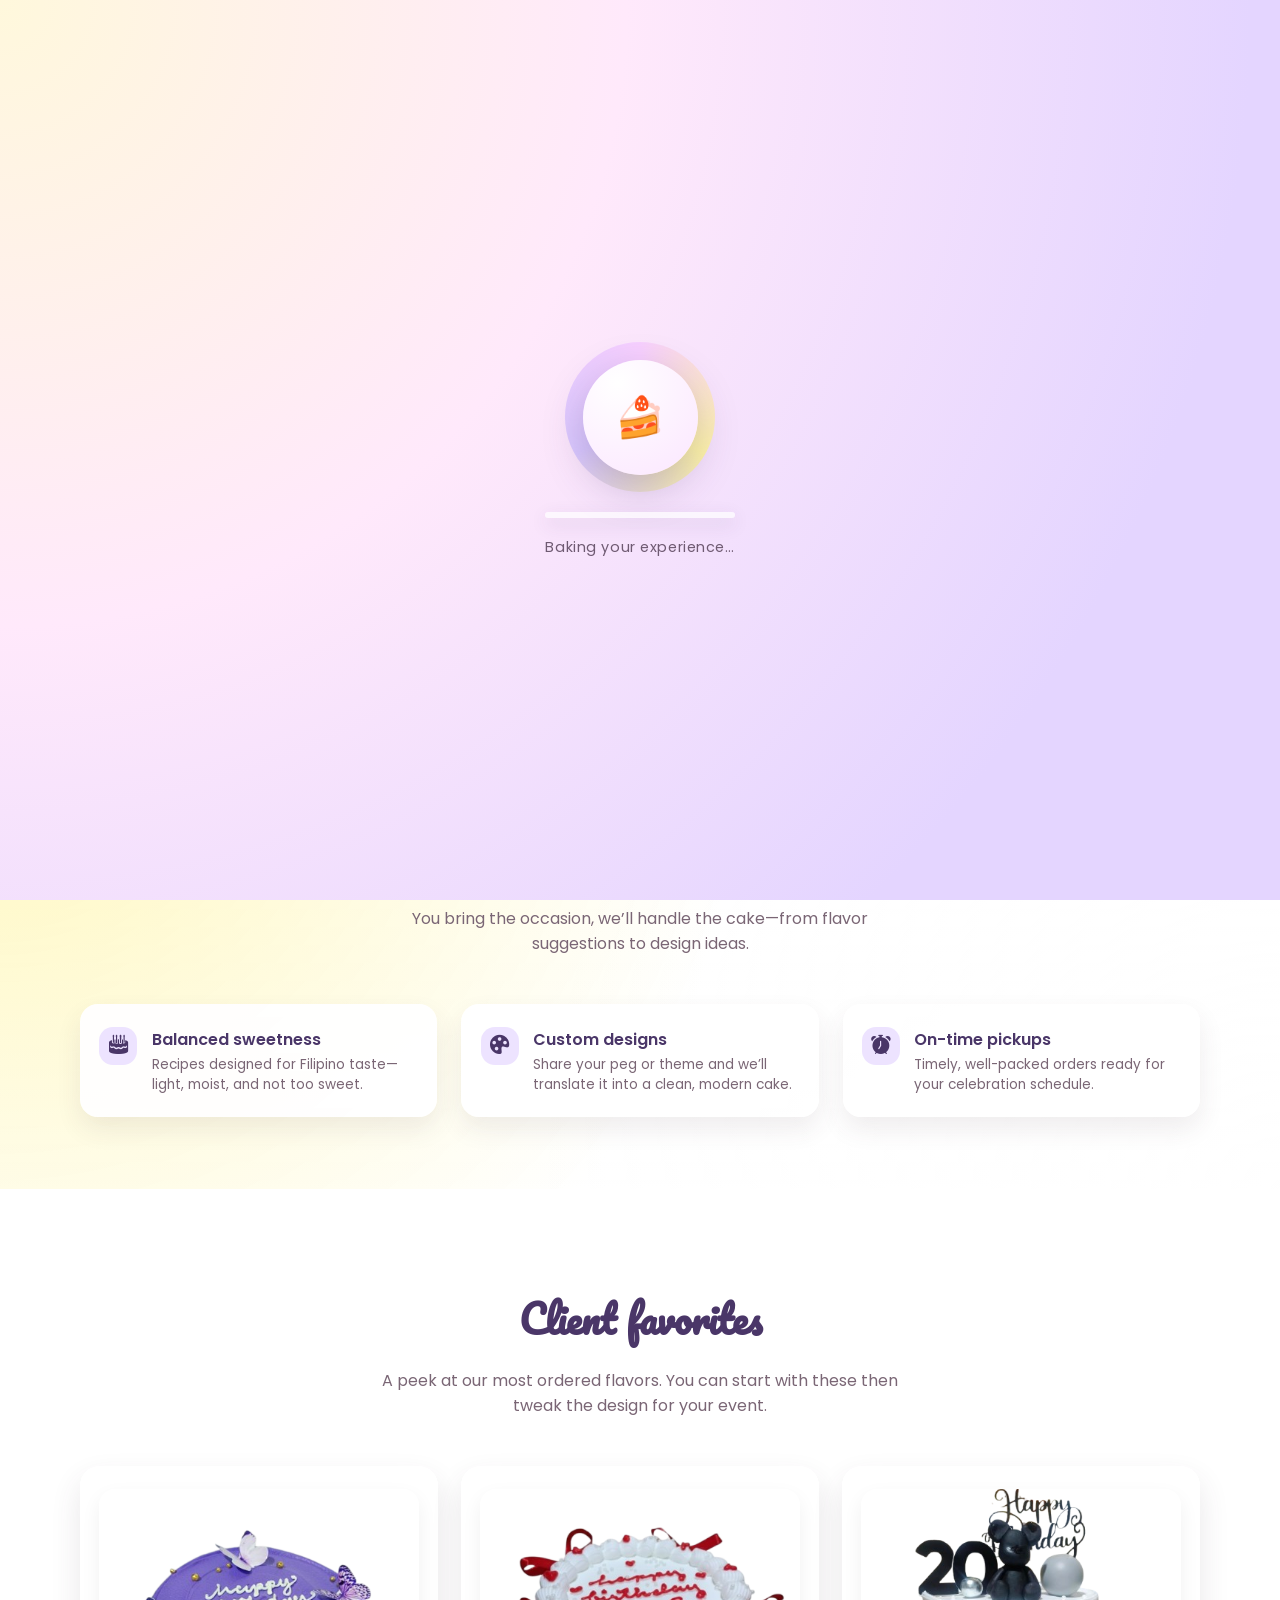
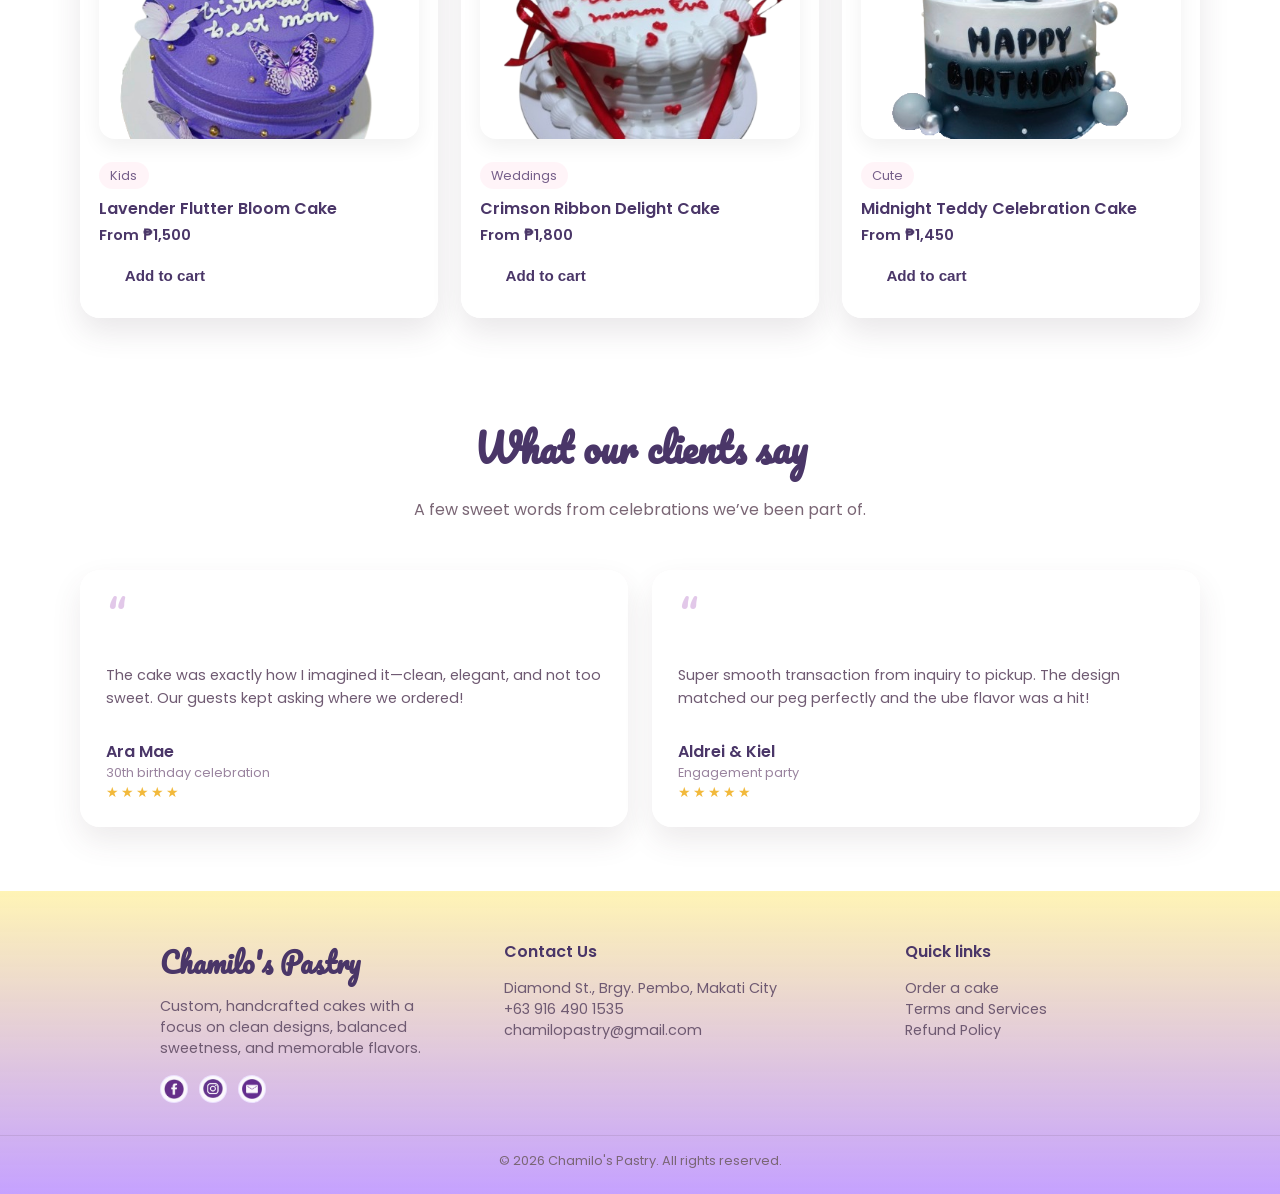
==== commit ec988c4a: ""isa pa to naiwan"" ====
--- a/html/index.html
+++ b/html/index.html
@@ -11,6 +11,8 @@
       href="https://fonts.googleapis.com/css2?family=Pacifico&family=Poppins:wght@300;400;500;600;700&display=swap"
       rel="stylesheet"
     />
+    <link rel="icon" type="image/x-icon" href="/assets/logo.png">
+
     <!-- CSS -->
     <link rel="stylesheet" href="/css/style.css" />
     <link rel="stylesheet" href="/css/nav.css" />
@@ -56,7 +58,7 @@
       <div class="container nav-bar">
         <div class="brand">
           <div class="brand-logo">
-            <img src="/assets/logo.png" alt="Sweet Layers Logo" />
+            <img src="/assets/logo.png" alt="Chamilo's Pastry" />
           </div>
         </div>
 
@@ -73,7 +75,7 @@
 
         <div class="nav-actions">
           <button class="nav-cart" type="button">
-            <span class="nav-cart-icon">🛒</span>
+            <i class="bi bi-bag-heart"></i>
             <span class="cart-badge" id="cartCount">0</span>
           </button>
           <a href="/html/login.html" class="btn btn-ghost">Log in</a>
@@ -123,7 +125,7 @@
 
           <div class="highlights-grid">
             <article class="highlight-card fade-in-up">
-              <div class="highlight-icon">🍰</div>
+              <div class="highlight-icon"><i class="bi bi-cake2-fill"></i></div>
               <div>
                 <div class="highlight-title">Balanced sweetness</div>
                 <div class="highlight-text">
@@ -134,7 +136,7 @@
             </article>
 
             <article class="highlight-card fade-in-up fade-in-delay-1">
-              <div class="highlight-icon">🎨</div>
+              <div class="highlight-icon"><i class="bi bi-palette-fill"></i></div>
               <div>
                 <div class="highlight-title">Custom designs</div>
                 <div class="highlight-text">
@@ -145,7 +147,7 @@
             </article>
 
             <article class="highlight-card fade-in-up fade-in-delay-2">
-              <div class="highlight-icon">🕒</div>
+              <div class="highlight-icon"><i class="bi bi-alarm-fill"></i></div>
               <div>
                 <div class="highlight-title">On-time pickups</div>
                 <div class="highlight-text">
--- a/css/footer.css
+++ b/css/footer.css
@@ -98,7 +98,7 @@
   display: flex;
   gap: 0.7rem;
   margin-top: 1rem;
-  justify-content: center;   /* keeps the icons centered under the brand column */
+  justify-content: left;   /* keeps the icons centered under the brand column */
 }
 
 /* Individual round social buttons (the white circles) */
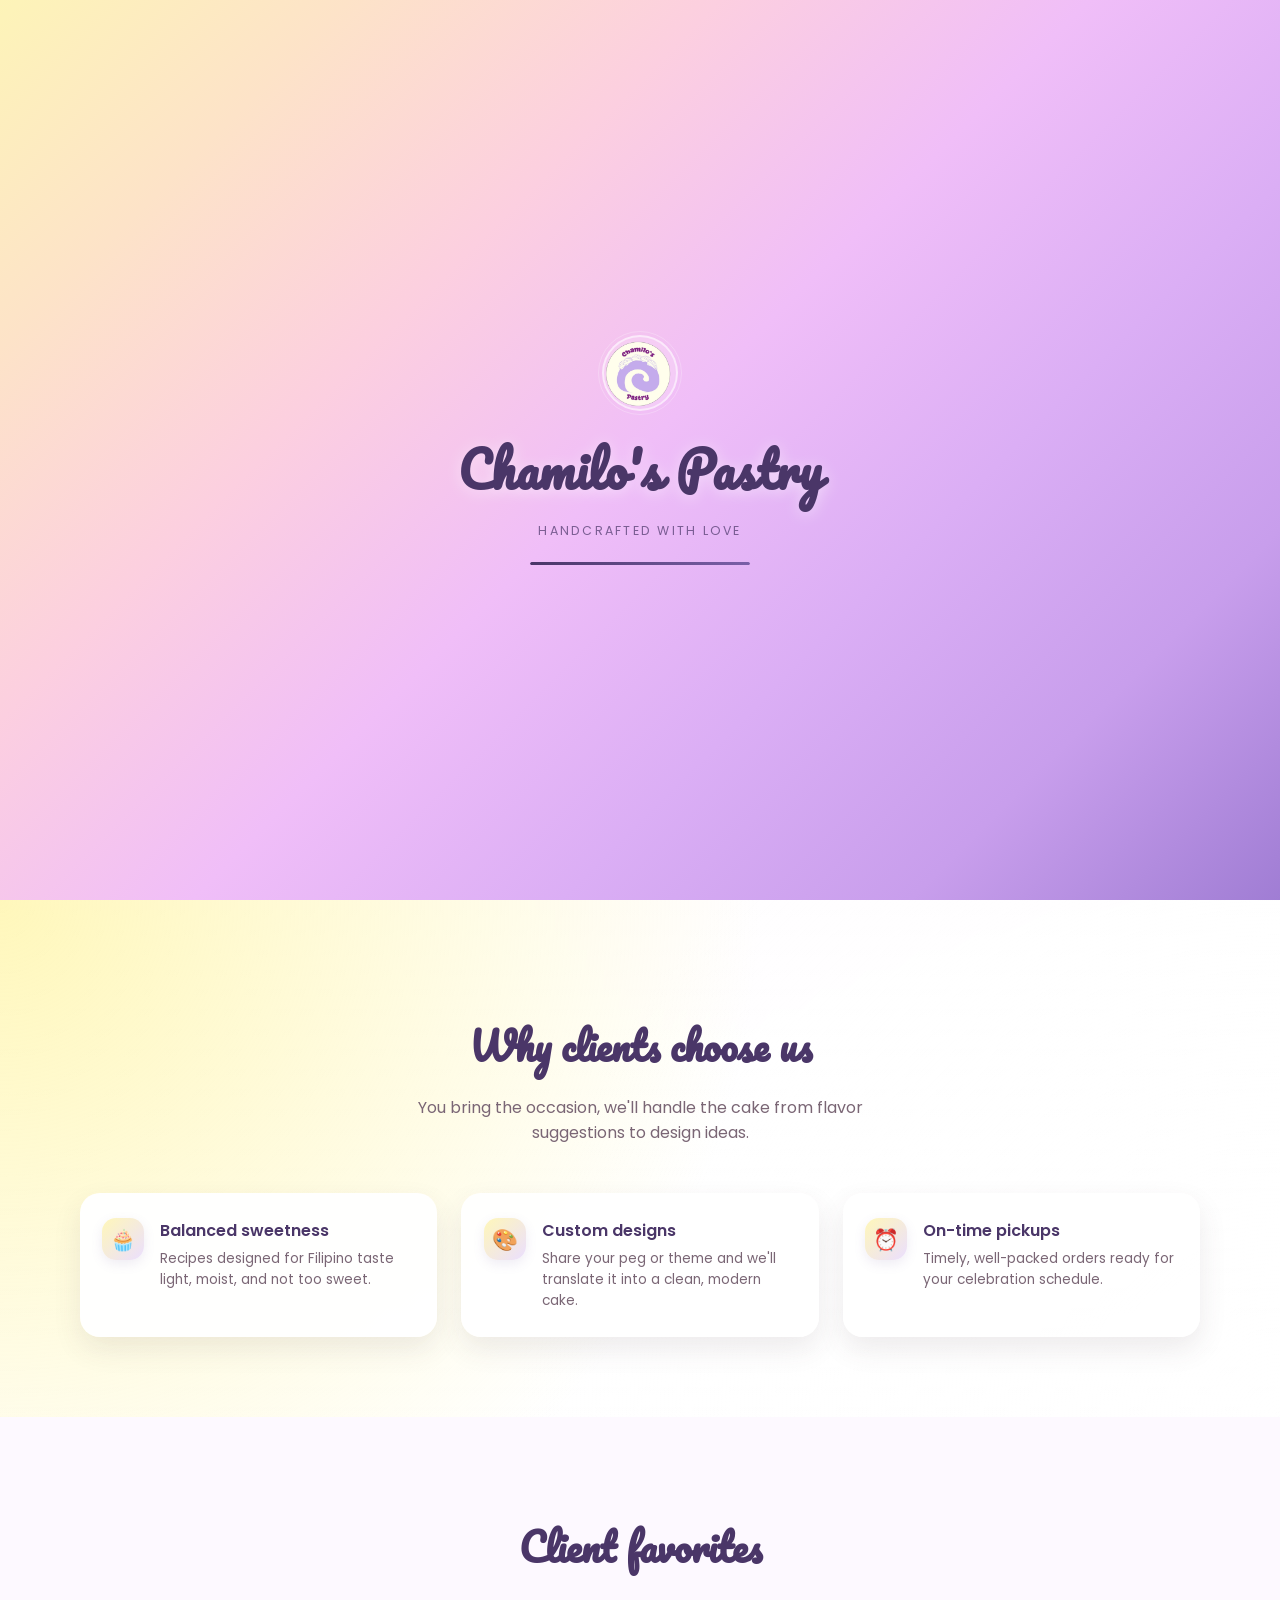
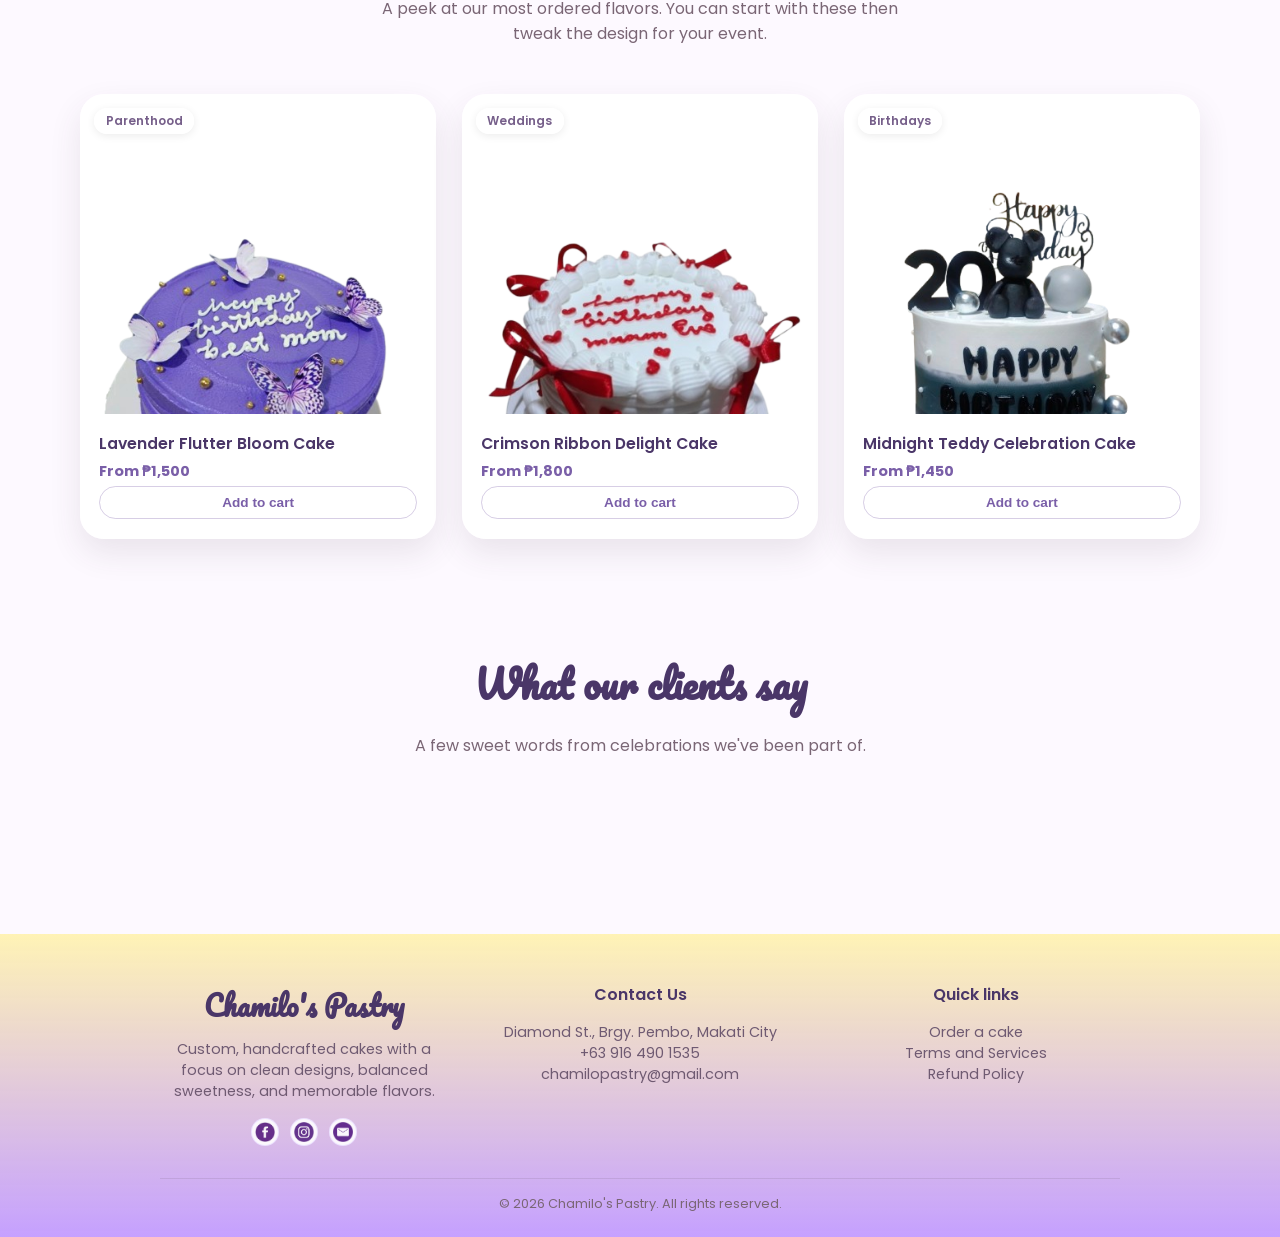
==== commit d205a29a: "Add files via upload" ====
--- a/html/index.html
+++ b/html/index.html
@@ -1,341 +1,331 @@
-<!DOCTYPE html>
-<html lang="en">
-  <head>
-    <meta charset="UTF-8" />
-    <title>Chamilo's Pastry • Home</title>
-    <meta name="viewport" content="width=device-width, initial-scale=1" />
-    <!-- Fonts -->
-    <link rel="preconnect" href="https://fonts.googleapis.com" />
-    <link rel="preconnect" href="https://fonts.gstatic.com" crossorigin />
-    <link
-      href="https://fonts.googleapis.com/css2?family=Pacifico&family=Poppins:wght@300;400;500;600;700&display=swap"
-      rel="stylesheet"
-    />
-    <link rel="icon" type="image/x-icon" href="/assets/logo.png">
-
-    <!-- CSS -->
-    <link rel="stylesheet" href="/css/style.css" />
-    <link rel="stylesheet" href="/css/nav.css" />
-    <link rel="stylesheet" href="/css/footer.css" />
-    <link rel="stylesheet" href="/css/index.css" />
-  </head>
-
-  <body class="page-enter" data-page="index">
-  <div id="pageLoader" class="page-loader">
-  <!-- floating cake / cupcake bubbles -->
-  <div class="loader-floating-wrap">
-    <span class="loader-floating">🍰</span>
-    <span class="loader-floating">🧁</span>
-    <span class="loader-floating">🍩</span>
-    <span class="loader-floating">🍪</span>
-    <span class="loader-floating">🍦</span>
-    <span class="loader-floating">🍰</span>
-    <span class="loader-floating">🧁</span>
-    <span class="loader-floating">🍩</span>
-    <span class="loader-floating">🍪</span>
-    <span class="loader-floating">🍦</span>
-  </div>
-
-  <!-- main spinner -->
-  <div class="page-loader-inner">
-    <div class="loader-ring">
-      <div class="loader-bubble">
-        <!-- you can swap this emoji for your logo image if you want -->
-        <span class="loader-emoji">🍰</span>
-      </div>
-    </div>
-
-    <div class="loader-progress">
-      <div class="loader-progress-bar"></div>
-    </div>
-
-    <div class="loader-text">Baking your experience…</div>
-  </div>
-  </div>
-
-    <!-- Header -->
-    <header class="site-header">
-      <div class="container nav-bar">
-        <div class="brand">
-          <div class="brand-logo">
-            <img src="/assets/logo.png" alt="Chamilo's Pastry" />
-          </div>
-        </div>
-
-        <button class="nav-toggle" aria-label="Toggle navigation">☰</button>
-
-        <nav>
-          <ul class="nav-links">
-            <li><a href="/html/index.html">Home</a></li>
-            <li><a href="/html/menu.html">Menu</a></li>
-            <li><a href="/html/about.html">About</a></li>
-            <li><a href="/html/contact.html">Contact</a></li>
-          </ul>
-        </nav>
-
-        <div class="nav-actions">
-          <button class="nav-cart" type="button">
-            <i class="bi bi-bag-heart"></i>
-            <span class="cart-badge" id="cartCount">0</span>
-          </button>
-          <a href="/html/login.html" class="btn btn-ghost">Log in</a>
-        </div>
-      </div>
-    </header>
-
-    <main>
-      <!-- Hero -->
-       <section class="section section--hero">
-        <div class="container hero">
-          <div class="hero-copy fade-in-up">
-            <div class="pill">Cakes for milestones & mini wins</div>
-            <h1 class="hero-tagline">Celebrate every sweet layer</h1>
-            <h2 class="hero-title">
-              Custom cakes with a <span>soft pastel</span> twist.
-            </h2>
-            <p class="hero-text">
-              From intimate birthdays to big debuts, we design cakes that match
-              your story, your colors, and your flavor favorites.
-            </p>
-            <div class="hero-actions">
-              <a href="/html/menu.html" class="btn btn-primary">Browse menu</a>
-            </div>
-            <p class="hero-note">
-              Lead time: 3–7 days · Rush slots subject to availability
-            </p>
-          </div>
-
-          <div class="hero-visual fade-in-up fade-in-delay-2">
-            <div class="hero-main-cake">
-              <img src="/assets/index-hero.png" alt="Cake" class="hero-cake-img" />
-            </div>
-            <div class="hero-sprinkles"></div>
-          </div>
-        </div>
-      </section>
-
-      <!-- Highlights -->
-      <section class="section section--soft-bg">
-        <div class="container">
-          <h2 class="section-title">Why clients choose us</h2>
-          <p class="section-subtitle">
-            You bring the occasion, we’ll handle the cake—from flavor
-            suggestions to design ideas.
-          </p>
-
-          <div class="highlights-grid">
-            <article class="highlight-card fade-in-up">
-              <div class="highlight-icon"><i class="bi bi-cake2-fill"></i></div>
-              <div>
-                <div class="highlight-title">Balanced sweetness</div>
-                <div class="highlight-text">
-                  Recipes designed for Filipino taste—light, moist, and not too
-                  sweet.
-                </div>
-              </div>
-            </article>
-
-            <article class="highlight-card fade-in-up fade-in-delay-1">
-              <div class="highlight-icon"><i class="bi bi-palette-fill"></i></div>
-              <div>
-                <div class="highlight-title">Custom designs</div>
-                <div class="highlight-text">
-                  Share your peg or theme and we’ll translate it into a clean,
-                  modern cake.
-                </div>
-              </div>
-            </article>
-
-            <article class="highlight-card fade-in-up fade-in-delay-2">
-              <div class="highlight-icon"><i class="bi bi-alarm-fill"></i></div>
-              <div>
-                <div class="highlight-title">On-time pickups</div>
-                <div class="highlight-text">
-                  Timely, well-packed orders ready for your celebration
-                  schedule.
-                </div>
-              </div>
-            </article>
-          </div>
-        </div>
-      </section>
-
-    <!-- Featured cakes -->
-    <section class="section">
-      <div class="container">
-       <h2 class="section-title">Client favorites</h2>
-       <p class="section-subtitle">
-          A peek at our most ordered flavors. You can start with these then
-          tweak the design for your event.
-       </p>
-
-        <div class="featured-grid">
-          <!-- CARD 1 -->
-         <article class="featured-card fade-in-up">
-           <img src="/assets/index-featured1.png"
-                alt="Lavender Flutter Bloom Cake"
-                class="featured-img">
-           <div class="featured-tag">Kids</div>
-            <div class="featured-name">Lavender Flutter Bloom Cake</div>
-            <div class="featured-price">From ₱1,500</div>
-
-           <button
-              class="btn btn-ghost"
-             style="margin-top: 0.5rem"
-              data-add-to-cart
-              data-id="featured-1"
-              data-name="Lavender Flutter Bloom Cake"
-              data-price="1500">
-             Add to cart
-            </button>
-         </article>
-
-         <!-- CARD 2 -->
-          <article class="featured-card fade-in-up fade-in-delay-1">
-            <img src="/assets/index-featured2.png"
-                 alt="Crimson Ribbon Delight Cake"
-                class="featured-img">
-            <div class="featured-tag">Weddings</div>
-            <div class="featured-name">Crimson Ribbon Delight Cake</div>
-           <div class="featured-price">From ₱1,800</div>
-
-            <button
-              class="btn btn-ghost"
-             style="margin-top: 0.5rem"
-             data-add-to-cart
-             data-id="featured-2"
-             data-name="Crimson Ribbon Delight Cake"
-             data-price="1800">
-             Add to cart
-           </button>
-         </article>
-
-          <!-- CARD 3 -->
-          <article class="featured-card fade-in-up fade-in-delay-2">
-            <img src="/assets/index-featured3.png"
-                alt="Midnight Teddy Celebration Cake"
-                 class="featured-img">
-           <div class="featured-tag">Cute</div>
-           <div class="featured-name">Midnight Teddy Celebration Cake</div>
-           <div class="featured-price">From ₱1,450</div>
-
-           <button
-              class="btn btn-ghost"
-              style="margin-top: 0.5rem"
-              data-add-to-cart
-              data-id="featured-3"
-              data-name="Midnight Teddy Celebration Cake"
-              data-price="1450">
-              Add to cart
-            </button>
-         </article>
-       </div>
-     </div>
-   </section>
-
-   <!-- Testimonials -->
-   <section class="section section-testimonials">
-     <div class="container">
-       <h2 class="section-title">What our clients say</h2>
-       <p class="section-subtitle">
-         A few sweet words from celebrations we’ve been part of.
-       </p>
-
-       <div class="testimonials-grid">
-         <article class="testimonial-card fade-in-up">
-           <div class="testimonial-quote-mark">“</div>
-           <p class="testimonial-text">
-             The cake was exactly how I imagined it—clean, elegant, and not
-             too sweet. Our guests kept asking where we ordered!
-           </p>
-           <div class="testimonial-footer">
-             <div>
-               <div class="testimonial-name">Ara Mae</div>
-               <div class="testimonial-occasion">30th birthday celebration</div>
-             </div>
-             <div class="testimonial-stars">★★★★★</div>
-           </div>
-         </article>
-
-         <article class="testimonial-card fade-in-up fade-in-delay-1">
-           <div class="testimonial-quote-mark">“</div>
-           <p class="testimonial-text">
-             Super smooth transaction from inquiry to pickup. The design
-             matched our peg perfectly and the ube flavor was a hit!
-           </p>
-           <div class="testimonial-footer">
-             <div>
-               <div class="testimonial-name">Aldrei & Kiel</div>
-               <div class="testimonial-occasion">Engagement party</div>
-             </div>
-             <div class="testimonial-stars">★★★★★</div>
-           </div>
-         </article>
-       </div>
-     </div>
-   </section>
-
-    <!-- Footer -->
-    <footer class="site-footer">
-    <div class="footer-inner">
-      <div class="footer-brand">
-        <h3>Chamilo's Pastry</h3>
-         <p>
-          Custom, handcrafted cakes with a focus on clean designs, balanced sweetness, 
-          and memorable flavors.
-         </p>
-      <div class="footer-socials">
-        <!-- Facebook -->
-        <a
-          href="https://www.facebook.com/profile.php?id=100089264954559"
-          target="_blank"
-          rel="noopener"
-          aria-label="Visit our Facebook page"
-        >
-          <img src="/assets/fb.png" alt="Facebook icon" />
-        </a>
-
-        <!-- Instagram -->
-        <a
-          href="https://www.instagram.com/chamilos_pastrys/"
-          target="_blank"
-          rel="noopener"
-          aria-label="Visit our Instagram page"
-        >
-          <img src="/assets/insta.png" alt="Instagram icon" />
-        </a>
-
-        <!-- Email (Gmail) -->
-        <a href="mailto:Chamilopastry@gmail.com" aria-label="Email us">
-          <img src="/assets/email.png" alt="Email icon" />
-        </a>
-      </div>
-    </div>
-
-    <div>
-      <div class="footer-column-title">Contact Us</div>
-      <ul class="footer-links">
-        <li>Diamond St., Brgy. Pembo, Makati City</li>
-        <li>+63 916 490 1535</li>
-        <li>chamilopastry@gmail.com</li>
-      </ul>
-    </div>
-
-    <div>
-      <div class="footer-column-title">Quick links</div>
-      <ul class="footer-links">
-        <li><a href="/html/menu.html">Order a cake</a></li>
-        <li><a href="/html/contact.html">Terms and Services</a></li>
-        <li><a href="/html/login.html">Refund Policy</a></li>
-      </ul>
-    </div>
-  </div>
-
-  <div class="footer-bottom">
-    © <span id="year"></span> Chamilo's Pastry. All rights reserved.
-  </div>
-</footer>
-
-    <script src="/js/script.js"></script>
-  </body>
-</html>
+<!DOCTYPE html>
+<html lang="en">
+  <head>
+    <meta charset="UTF-8" />
+    <title>Chamilo's Pastry</title>
+    <link rel="icon" type="image/png" href="/assets/logo.png">
+    <meta name="viewport" content="width=device-width, initial-scale=1" />
+    <link rel="preconnect" href="https://fonts.googleapis.com" />
+    <link rel="preconnect" href="https://fonts.gstatic.com" crossorigin />
+    <link
+      href="https://fonts.googleapis.com/css2?family=Pacifico&family=Poppins:wght@300;400;500;600;700&display=swap"
+      rel="stylesheet"
+    />
+    <link rel="stylesheet" href="/css/style.css" />
+    <link rel="stylesheet" href="/css/nav.css" />
+    <link rel="stylesheet" href="/css/footer.css" />
+    <link rel="stylesheet" href="/css/index.css" />
+  </head>
+
+  <body data-page="index">
+
+  <!-- ===================== PAGE LOADER ===================== -->
+  <div id="pageLoader" class="page-loader">
+    <!-- Center content -->
+    <div class="loader-content">
+      <div class="loader-logo-ring">
+        <img src="/assets/logo.png" class="loader-logo-img" alt="Chamilo's Pastry" />
+      </div>
+      <h1 class="loader-brand-title">Chamilo's Pastry</h1>
+      <p class="loader-tagline">Handcrafted with love</p>
+      <div class="loader-bar-track">
+        <div class="loader-bar-fill" id="loaderBarFill"></div>
+      </div>
+    </div>
+  </div>
+
+  <!-- ===================== BACKGROUND DECOR ===================== -->
+  <div class="page-bg-decor" aria-hidden="true">
+    <div class="bg-blob bg-blob-1"></div>
+    <div class="bg-blob bg-blob-2"></div>
+    <div class="bg-blob bg-blob-3"></div>
+    <div class="bg-blob bg-blob-4"></div>
+    <div class="bg-sprinkle bg-s1">✦</div>
+    <div class="bg-sprinkle bg-s2">✦</div>
+    <div class="bg-sprinkle bg-s3">✦</div>
+    <div class="bg-sprinkle bg-s4">✧</div>
+    <div class="bg-sprinkle bg-s5">✦</div>
+    <div class="bg-dots-grid"></div>
+  </div>
+
+    <!-- Header -->
+    <header class="site-header">
+      <div class="container nav-bar">
+        <a href="/html/index.html" class="brand">
+          <div class="brand-logo">
+            <img src="/assets/logo.png" alt="Chamilo's Pastry Logo" />
+          </div>
+          <span class="brand-name">Chamilo's Pastry</span>
+        </a>
+
+        <button class="nav-toggle" aria-label="Toggle navigation">☰</button>
+
+        <nav>
+          <ul class="nav-links">
+            <li><a href="/html/index.html">Home</a></li>
+            <li><a href="/html/menu.html">Menu</a></li>
+            <li><a href="/html/about.html">About</a></li>
+            <li><a href="/html/contact.html">Contact</a></li>
+          </ul>
+        </nav>
+
+        <div class="nav-actions">
+          <button class="nav-cart" type="button">
+            <span class="nav-cart-icon"></span>
+            <span class="cart-badge" id="cartCount">0</span>
+          </button>
+          <a href="/html/login.html" class="btn btn-ghost">Log in</a>
+        </div>
+      </div>
+    </header>
+
+    <main>
+      <!-- =================== HERO (100vh) =================== -->
+      <section class="section section--hero">
+        <div class="container hero">
+          <div class="hero-copy fade-in-up">
+            <div class="pill">Cakes for milestones &amp; mini wins</div>
+            <h1 class="hero-tagline">Celebrate every sweet layer</h1>
+            <h2 class="hero-title">
+              Custom cakes with a <span>soft pastel</span> twist.
+            </h2>
+            <p class="hero-text">
+              From intimate birthdays to big debuts, we design cakes that match
+              your story, your colors, and your flavor favorites.
+            </p>
+            <div class="hero-actions">
+              <a href="/html/menu.html" class="btn btn-primary">Browse menu</a>
+              <a href="/html/contact.html" class="btn btn-outline">Custom order</a>
+            </div>
+            <p class="hero-note">
+              Lead time: 3–7 days · Rush slots subject to availability
+            </p>
+          </div>
+
+          <div class="hero-visual fade-in-up fade-in-delay-2">
+            <!-- Decorative rings -->
+            <div class="hero-ring hero-ring-1"></div>
+            <div class="hero-ring hero-ring-2"></div>
+            <!-- Floating decorative elements -->
+            <div class="hero-deco hero-deco-1">⟡</div>
+            <div class="hero-deco hero-deco-2">⟡</div>
+            <div class="hero-deco hero-deco-3">⟡</div>
+            <div class="hero-deco hero-deco-4">⟡</div>
+            <!-- Main cake — now with a warm circular plate like image 1 -->
+            <div class="hero-main-cake">
+              <div class="hero-cake-glow"></div>
+              <img src="/assets/index-hero.png" alt="Cake" class="hero-cake-img" />
+            </div>
+          </div>
+        </div>
+
+        <!-- Scroll cue -->
+        <div class="hero-scroll-cue" aria-hidden="true">
+          <div class="scroll-cue-dot"></div>
+          <div class="scroll-cue-line"></div>
+        </div>
+      </section>
+
+      <!-- =================== HIGHLIGHTS =================== -->
+      <section class="section section--soft-bg">
+        <div class="container">
+          <h2 class="section-title scroll-reveal">Why clients choose us</h2>
+          <p class="section-subtitle scroll-reveal" data-delay="0.1">
+            You bring the occasion, we'll handle the cake from flavor
+            suggestions to design ideas.
+          </p>
+
+          <div class="highlights-grid">
+            <article class="highlight-card scroll-reveal" data-delay="0">
+              <div class="highlight-icon">🧁</div>
+              <div>
+                <div class="highlight-title">Balanced sweetness</div>
+                <div class="highlight-text">
+                  Recipes designed for Filipino taste light, moist, and not too
+                  sweet.
+                </div>
+              </div>
+            </article>
+
+            <article class="highlight-card scroll-reveal" data-delay="0.12">
+              <div class="highlight-icon">🎨</div>
+              <div>
+                <div class="highlight-title">Custom designs</div>
+                <div class="highlight-text">
+                  Share your peg or theme and we'll translate it into a clean,
+                  modern cake.
+                </div>
+              </div>
+            </article>
+
+            <article class="highlight-card scroll-reveal" data-delay="0.24">
+              <div class="highlight-icon">⏰</div>
+              <div>
+                <div class="highlight-title">On-time pickups</div>
+                <div class="highlight-text">
+                  Timely, well-packed orders ready for your celebration
+                  schedule.
+                </div>
+              </div>
+            </article>
+          </div>
+        </div>
+      </section>
+
+      <!-- =================== FEATURED CAKES =================== -->
+      <section class="section">
+        <div class="container">
+          <h2 class="section-title scroll-reveal">Client favorites</h2>
+          <p class="section-subtitle scroll-reveal" data-delay="0.1">
+            A peek at our most ordered flavors. You can start with these then
+            tweak the design for your event.
+          </p>
+
+          <div class="featured-grid">
+            <!-- CARD 1 -->
+            <article class="featured-card scroll-reveal" data-delay="0">
+              <div class="featured-img-wrap">
+                <img src="/assets/index-featured1.png"
+                     alt="Lavender Flutter Bloom Cake"
+                     class="featured-img">
+                <div class="featured-full-preview" aria-hidden="true">
+                  <img src="/assets/index-featured1.png" alt="" class="featured-full-img">
+                </div>
+                <div class="featured-tag">Parenthood</div>
+              </div>
+              <div class="featured-info">
+                <div class="featured-name">Lavender Flutter Bloom Cake</div>
+                <div class="featured-price">From ₱1,500</div>
+                <button
+                  class="btn btn-ghost featured-atc"
+                  data-add-to-cart
+                  data-id="featured-1"
+                  data-name="Lavender Flutter Bloom Cake"
+                  data-price="1500"
+                  data-image="/assets/index-featured1.png">
+                  Add to cart
+                </button>
+              </div>
+            </article>
+
+            <!-- CARD 2 -->
+            <article class="featured-card scroll-reveal" data-delay="0.12">
+              <div class="featured-img-wrap">
+                <img src="/assets/index-featured2.png"
+                     alt="Crimson Ribbon Delight Cake"
+                     class="featured-img">
+                <div class="featured-full-preview" aria-hidden="true">
+                  <img src="/assets/index-featured2.png" alt="" class="featured-full-img">
+                </div>
+                <div class="featured-tag">Weddings</div>
+              </div>
+              <div class="featured-info">
+                <div class="featured-name">Crimson Ribbon Delight Cake</div>
+                <div class="featured-price">From ₱1,800</div>
+                <button
+                  class="btn btn-ghost featured-atc"
+                  data-add-to-cart
+                  data-id="featured-2"
+                  data-name="Crimson Ribbon Delight Cake"
+                  data-price="1800"
+                  data-image="/assets/index-featured2.png">
+                  Add to cart
+                </button>
+              </div>
+            </article>
+
+            <!-- CARD 3 -->
+            <article class="featured-card scroll-reveal" data-delay="0.24">
+              <div class="featured-img-wrap">
+                <img src="/assets/index-featured3.png"
+                     alt="Midnight Teddy Celebration Cake"
+                     class="featured-img">
+                <div class="featured-full-preview" aria-hidden="true">
+                  <img src="/assets/index-featured3.png" alt="" class="featured-full-img">
+                </div>
+                <div class="featured-tag">Birthdays</div>
+              </div>
+              <div class="featured-info">
+                <div class="featured-name">Midnight Teddy Celebration Cake</div>
+                <div class="featured-price">From ₱1,450</div>
+                <button
+                  class="btn btn-ghost featured-atc"
+                  data-add-to-cart
+                  data-id="featured-3"
+                  data-name="Midnight Teddy Celebration Cake"
+                  data-price="1450"
+                  data-image="/assets/index-featured3.png">
+                  Add to cart
+                </button>
+              </div>
+            </article>
+          </div>
+        </div>
+      </section>
+
+      <!-- =================== TESTIMONIALS =================== -->
+      <section class="section section-testimonials">
+        <div class="container">
+          <h2 class="section-title scroll-reveal">What our clients say</h2>
+          <p class="section-subtitle scroll-reveal" data-delay="0.1">
+            A few sweet words from celebrations we've been part of.
+          </p>
+          <div class="testimonials-grid" id="featuredReviewsGrid">
+            <!-- Populated dynamically from featured feedbacks -->
+          </div>
+        </div>
+      </section>
+
+    </main>
+
+    <!-- Footer -->
+    <footer class="site-footer">
+    <div class="footer-inner">
+      <div class="footer-brand">
+        <h3>Chamilo's Pastry</h3>
+         <p>
+          Custom, handcrafted cakes with a focus on clean designs, balanced sweetness, 
+          and memorable flavors.
+         </p>
+      <div class="footer-socials">
+        <a href="https://www.facebook.com/profile.php?id=100089264954559" target="_blank" rel="noopener" aria-label="Visit our Facebook page">
+          <img src="/assets/fb.png" alt="Facebook icon" />
+        </a>
+        <a href="https://www.instagram.com/chamilos_pastrys/" target="_blank" rel="noopener" aria-label="Visit our Instagram page">
+          <img src="/assets/insta.png" alt="Instagram icon" />
+        </a>
+        <a href="mailto:Chamilopastry@gmail.com" aria-label="Email us">
+          <img src="/assets/email.png" alt="Email icon" />
+        </a>
+      </div>
+    </div>
+
+    <div>
+      <div class="footer-column-title">Contact Us</div>
+      <ul class="footer-links">
+        <li>Diamond St., Brgy. Pembo, Makati City</li>
+        <li>+63 916 490 1535</li>
+        <li>chamilopastry@gmail.com</li>
+      </ul>
+    </div>
+
+    <div>
+      <div class="footer-column-title">Quick links</div>
+      <ul class="footer-links">
+        <li><a href="/html/menu.html">Order a cake</a></li>
+        <li><a href="/html/contact.html">Terms and Services</a></li>
+        <li><a href="/html/login.html">Refund Policy</a></li>
+      </ul>
+    </div>
+  </div>
+
+  <div class="footer-bottom">
+    © <span id="year"></span> Chamilo's Pastry. All rights reserved.
+  </div>
+</footer>
+
+    <script src="/js/script.js"></script>
+    <link rel="stylesheet" href="/css/chatbot.css" />
+    <script src="/js/chatbot.js"></script>
+  </body>
+</html>
--- a/css/style.css
+++ b/css/style.css
@@ -0,0 +1,2067 @@
+/* style.css - global styles, colors, typography */
+
+:root {
+  /* PASTEL COLOR PALETTE — CLEAN, SOFT, CONSISTENT */
+  --pastel-yellow: #fff5a8;
+  --pastel-purple: #d9c8ff;
+  --accent-purple: #7a5fa8;
+  --accent-pink: #f7d0ff;
+  --deep-plum: #4a3668;
+  --soft-white: #ffffff;
+  --light-border: rgba(122, 95, 168, 0.25);
+
+  --font-body: "Poppins", sans-serif;
+  --font-cursive: "Pacifico", cursive;
+
+  --shadow-soft: 0px 8px 20px rgba(74, 54, 104, 0.1);
+  --transition-base: 0.25s ease;
+}
+
+*,
+*::before,
+*::after {
+  box-sizing: border-box;
+}
+
+html {
+  scroll-behavior: smooth;
+}
+
+body {
+  margin: 0;
+  font-family: var(--font-body);
+  color: var(--deep-plum);
+  background: #fdf9ff;
+  min-height: 100vh;
+  overflow-x: hidden;
+}
+
+/* ============================
+   PAGE BACKGROUND DECORATIONS
+   ============================ */
+
+.page-bg-decor {
+  position: fixed;
+  inset: 0;
+  z-index: -1;
+  pointer-events: none;
+  overflow: hidden;
+}
+
+.page-bg-decor::before {
+  content: "";
+  position: absolute;
+  inset: 0;
+  background:
+    radial-gradient(ellipse at 0% 0%, rgba(255, 245, 168, 0.55) 0%, transparent 50%),
+    radial-gradient(ellipse at 100% 100%, rgba(217, 200, 255, 0.45) 0%, transparent 50%),
+    radial-gradient(ellipse at 50% 50%, rgba(247, 208, 255, 0.2) 0%, transparent 60%),
+    #fdf9ff;
+}
+
+.bg-blob {
+  position: absolute;
+  border-radius: 50%;
+  filter: blur(80px);
+}
+
+.bg-blob-1 {
+  width: 600px; height: 600px;
+  background: radial-gradient(circle, rgba(255, 245, 168, 0.7), rgba(255, 220, 180, 0.3));
+  top: -180px; left: -180px;
+  animation: blobDrift 12s ease-in-out infinite alternate;
+}
+
+.bg-blob-2 {
+  width: 500px; height: 500px;
+  background: radial-gradient(circle, rgba(217, 200, 255, 0.6), rgba(247, 208, 255, 0.3));
+  bottom: 10%; right: -160px;
+  animation: blobDrift 15s ease-in-out infinite alternate-reverse;
+}
+
+.bg-blob-3 {
+  width: 350px; height: 350px;
+  background: radial-gradient(circle, rgba(247, 208, 255, 0.5), transparent);
+  top: 40%; left: 20%;
+  animation: blobDrift 18s ease-in-out infinite alternate;
+}
+
+.bg-blob-4 {
+  width: 280px; height: 280px;
+  background: radial-gradient(circle, rgba(255, 245, 168, 0.45), transparent);
+  top: 60%; right: 15%;
+  animation: blobDrift 14s ease-in-out infinite alternate-reverse;
+}
+
+@keyframes blobDrift {
+  0%   { transform: translate(0, 0) scale(1); }
+  100% { transform: translate(20px, 18px) scale(1.06); }
+}
+
+.bg-sprinkle {
+  position: absolute;
+  font-size: 1rem;
+  color: rgba(122, 95, 168, 0.18);
+  pointer-events: none;
+  animation: sprinkleSpin 20s linear infinite;
+}
+.bg-s1 { top: 12%; left: 8%; font-size: 1.2rem; animation-duration: 22s; }
+.bg-s2 { top: 25%; right: 6%; font-size: 0.8rem; animation-duration: 16s; animation-direction: reverse; }
+.bg-s3 { top: 55%; left: 5%; font-size: 1rem; animation-duration: 19s; }
+.bg-s4 { top: 75%; right: 8%; font-size: 1.4rem; animation-duration: 24s; animation-direction: reverse; color: rgba(247, 208, 255, 0.6); }
+.bg-s5 { top: 40%; left: 50%; font-size: 0.7rem; animation-duration: 30s; }
+
+@keyframes sprinkleSpin {
+  from { transform: rotate(0deg) scale(1); opacity: 0.5; }
+  50%  { transform: rotate(180deg) scale(1.3); opacity: 1; }
+  to   { transform: rotate(360deg) scale(1); opacity: 0.5; }
+}
+
+.bg-dots-grid {
+  position: absolute;
+  inset: 0;
+  background-image: radial-gradient(circle, rgba(122, 95, 168, 0.08) 1px, transparent 1px);
+  background-size: 36px 36px;
+}
+
+/* ============================
+   PAGE LOADER — pop in / pop out
+   ============================ */
+
+.page-loader {
+  position: fixed;
+  inset: 0;
+  z-index: 9999;
+  display: flex;
+  align-items: center;
+  justify-content: center;
+  pointer-events: auto;
+  overflow: hidden;
+  background: linear-gradient(
+    135deg,
+    #fdf4b8 0%,
+    #fde3c8 16%,
+    #fccfe0 33%,
+    #f0bef8 50%,
+    #dbaef5 67%,
+    #c89eec 83%,
+    #a07dd4 100%
+  );
+  opacity: 0;
+  transform: scale(0.86);
+}
+
+/* Hide state */
+.page-loader--hide {
+  pointer-events: none;
+}
+
+/* Entrance: bouncy scale up */
+.page-loader.pop-in {
+  opacity: 1;
+  transform: scale(1);
+  transition: opacity 0.3s ease,
+              transform 0.45s cubic-bezier(0.34, 1.56, 0.64, 1);
+}
+
+/* Exit: scale up + fade */
+.page-loader.pop-out {
+  opacity: 0;
+  transform: scale(1.07);
+  transition: opacity 0.35s ease, transform 0.35s ease;
+}
+
+/* ---------- LOADER CENTER CONTENT ---------- */
+.loader-content {
+  position: relative;
+  z-index: 2;
+  text-align: center;
+  display: flex;
+  flex-direction: column;
+  align-items: center;
+  gap: 0.6rem;
+  opacity: 0;
+  transform: translateY(12px) scale(0.97);
+  transition: opacity 0.5s ease, transform 0.5s ease;
+  pointer-events: none;
+}
+
+.page-loader.show-content .loader-content {
+  opacity: 1;
+  transform: translateY(0) scale(1);
+}
+
+/* Cake emoji ring */
+.loader-logo-ring {
+  width: 76px;
+  height: 76px;
+  border-radius: 50%;
+  border: 2.5px solid rgba(255, 255, 255, 0.55);
+  background: rgba(255, 255, 255, 0.18);
+  backdrop-filter: blur(6px);
+  display: flex;
+  align-items: center;
+  justify-content: center;
+  margin-bottom: 0.4rem;
+  position: relative;
+  animation: loaderRingPulse 2s ease-in-out infinite;
+}
+
+.loader-logo-ring::before {
+  content: "";
+  position: absolute;
+  inset: -6px;
+  border-radius: 50%;
+  border: 1.5px solid rgba(255, 255, 255, 0.25);
+  animation: loaderRingPulse 2s ease-in-out infinite 0.3s;
+}
+
+@keyframes loaderRingPulse {
+  0%, 100% { opacity: 0.6; transform: scale(1); }
+  50%       { opacity: 1;   transform: scale(1.05); }
+}
+
+.loader-logo-emoji {
+  font-size: 2rem;
+}
+
+/* Brand title */
+.loader-brand-title {
+  font-family: var(--font-cursive);
+  font-size: clamp(2rem, 6vw, 3rem);
+  color: var(--deep-plum);
+  margin: 0;
+  letter-spacing: 0.01em;
+  text-shadow: 0 2px 16px rgba(255, 255, 255, 0.5);
+}
+
+/* Tagline */
+.loader-tagline {
+  font-size: 0.78rem;
+  color: rgba(74, 54, 104, 0.7);
+  letter-spacing: 0.18em;
+  text-transform: uppercase;
+  margin: 0;
+}
+
+/* Thin loading bar */
+.loader-bar-track {
+  width: min(220px, 70vw);
+  height: 2.5px;
+  background: rgba(74, 54, 104, 0.18);
+  border-radius: 999px;
+  overflow: hidden;
+  margin-top: 0.8rem;
+}
+
+.loader-bar-fill {
+  height: 100%;
+  width: 0%;
+  background: linear-gradient(
+    90deg,
+    var(--deep-plum),
+    var(--accent-purple),
+    var(--deep-plum)
+  );
+  background-size: 200% 100%;
+  border-radius: inherit;
+  transition: width 1.6s cubic-bezier(0.4, 0, 0.2, 1);
+  animation: barShimmer 2s linear infinite;
+}
+
+.page-loader.fill-bar .loader-bar-fill {
+  width: 100%;
+}
+
+@keyframes barShimmer {
+  0%   { background-position: 100% 0; }
+  100% { background-position: -100% 0; }
+}
+
+/* ============================
+   UTILITY CLASSES
+   ============================ */
+
+.container {
+  width: min(1120px, 94%);
+  margin-inline: auto;
+}
+
+.section {
+  padding: 4rem 0;
+}
+
+.section-title {
+  font-family: var(--font-cursive);
+  font-size: clamp(2rem, 3vw, 2.6rem);
+  text-align: center;
+  margin-bottom: 1rem;
+}
+
+.section-subtitle {
+  text-align: center;
+  max-width: 540px;
+  margin: 0 auto 3rem;
+  color: #7a6675;
+}
+
+.card {
+  background: rgba(255, 255, 255, 0.92);
+  border-radius: 24px;
+  box-shadow: var(--shadow-soft);
+  padding: 2rem;
+  position: relative;
+  overflow: hidden;
+}
+
+.card::before {
+  content: "";
+  position: absolute;
+  inset: -30%;
+  background: radial-gradient(circle at top right, rgba(255, 247, 210, 0.7), transparent 55%);
+  opacity: 0.7;
+  pointer-events: none;
+}
+
+/* ============================
+   BUTTONS
+   ============================ */
+
+.btn {
+  display: inline-flex;
+  align-items: center;
+  justify-content: center;
+  gap: 0.4rem;
+  padding: 0.8rem 1.6rem;
+  border-radius: 999px;
+  border: none;
+  cursor: pointer;
+  font-weight: 600;
+  font-size: 0.95rem;
+  text-decoration: none;
+  transition: transform var(--transition-base), box-shadow var(--transition-base),
+    background var(--transition-base), color var(--transition-base);
+}
+
+.btn-primary {
+  background: linear-gradient(135deg, var(--pastel-yellow), var(--accent-pink));
+  color: var(--deep-plum);
+  box-shadow: var(--shadow-soft);
+}
+
+.btn-outline {
+  background: transparent;
+  border: 2px solid var(--light-border);
+  color: var(--deep-plum);
+}
+
+.btn-ghost {
+  background: transparent;
+  color: var(--deep-plum);
+}
+
+.btn:hover {
+  transform: translateY(-2px) scale(1.03);
+  box-shadow: 0 16px 35px rgba(75, 59, 71, 0.18);
+}
+
+.btn:active {
+  transform: translateY(0) scale(0.98);
+  box-shadow: 0 6px 18px rgba(75, 59, 71, 0.14);
+}
+
+/* ============================
+   INPUTS / FORMS
+   ============================ */
+
+input:not([type="radio"]):not([type="checkbox"]),
+textarea,
+select {
+  font-family: var(--font-body);
+  border-radius: 999px;
+  border: 1px solid #e4d5f7;
+  padding: 0.8rem 1rem;
+  width: 100%;
+  font-size: 0.95rem;
+  outline: none;
+  transition: border-color var(--transition-base), box-shadow var(--transition-base),
+    background var(--transition-base);
+  background: rgba(255, 255, 255, 0.92);
+}
+
+textarea {
+  border-radius: 18px;
+  min-height: 140px;
+  resize: vertical;
+}
+
+input:not([type="radio"]):not([type="checkbox"]):focus,
+textarea:focus,
+select:focus {
+  border-color: var(--accent-pink);
+  box-shadow: 0 0 0 3px rgba(255, 199, 217, 0.45);
+}
+
+input[type="radio"],
+input[type="checkbox"] {
+  width: auto;
+  padding: 0;
+  margin: 0;
+  box-shadow: none;
+  background: transparent;
+}
+
+/* ============================
+   PILL BADGE
+   ============================ */
+
+.pill {
+  display: inline-flex;
+  align-items: center;
+  gap: 0.4rem;
+  padding: 0.35rem 0.9rem;
+  border-radius: 999px;
+  background: rgba(230, 215, 255, 0.45);
+  color: #765f8a;
+  font-size: 0.8rem;
+}
+
+.cart-badge {
+  min-width: 1.4rem;
+  height: 1.4rem;
+  border-radius: 999px;
+  background: var(--accent-pink);
+  color: var(--deep-plum);
+  display: inline-flex;
+  align-items: center;
+  justify-content: center;
+  font-size: 0.78rem;
+  font-weight: 700;
+}
+
+/* ============================
+   HERO ENTRANCE ANIMATIONS
+   ============================ */
+
+.fade-in-up {
+  opacity: 0;
+  transform: translateY(20px);
+  animation: fadeInUp 0.8s ease-out forwards;
+}
+
+.fade-in-delay-1 { animation-delay: 0.15s; }
+.fade-in-delay-2 { animation-delay: 0.3s; }
+.fade-in-delay-3 { animation-delay: 0.45s; }
+
+@keyframes fadeInUp {
+  to {
+    opacity: 1;
+    transform: translateY(0);
+  }
+}
+
+/* ============================
+   SCROLL-REVEAL ANIMATIONS
+   ============================ */
+
+.scroll-reveal {
+  opacity: 0;
+  transform: translateY(28px);
+  transition: opacity 0.7s ease, transform 0.7s ease;
+}
+
+.scroll-reveal.in-view {
+  opacity: 1;
+  transform: translateY(0);
+}
+
+/* ============================
+   CART DROPDOWN
+   ============================ */
+
+.cart-overlay {
+  position: fixed;
+  top: 0; left: 0;
+  width: 100%; height: 100%;
+  pointer-events: none;
+  z-index: 200;
+}
+
+.cart-overlay.visible {
+  pointer-events: auto;
+}
+
+.cart-panel {
+  position: absolute;
+  top: 70px; right: 20px;
+  width: 330px;
+  background: #ffffff;
+  border-radius: 18px;
+  padding: 1rem 1.2rem;
+  box-shadow: 0 10px 35px rgba(0, 0, 0, 0.18);
+  max-height: 70vh;
+  overflow-y: auto;
+  opacity: 0;
+  transform: translateY(-10px);
+  transition: opacity 0.25s ease, transform 0.25s ease;
+}
+
+.cart-overlay.visible .cart-panel {
+  opacity: 1;
+  transform: translateY(0);
+}
+
+.cart-panel-header {
+  display: flex;
+  justify-content: space-between;
+  align-items: center;
+  margin-bottom: 0.6rem;
+}
+
+.cart-panel-title {
+  font-size: 1.2rem;
+  font-family: var(--font-cursive);
+  color: var(--accent-purple);
+}
+
+.cart-panel-close {
+  background: transparent;
+  border: none;
+  font-size: 1.4rem;
+  cursor: pointer;
+}
+
+.cart-item-row {
+  display: flex;
+  align-items: center;
+  gap: 0.6rem;
+  padding: 0.6rem 0;
+  border-bottom: 1px solid #eee;
+  font-size: 0.85rem;
+}
+
+.cart-item-img {
+  width: 50px;
+  height: 50px;
+  border-radius: 10px;
+  object-fit: cover;
+  flex-shrink: 0;
+}
+
+.cart-item-img-placeholder {
+  width: 50px;
+  height: 50px;
+  border-radius: 10px;
+  background: linear-gradient(135deg, rgba(255,245,168,0.7), rgba(230,215,255,0.7));
+  display: flex;
+  align-items: center;
+  justify-content: center;
+  font-size: 1.3rem;
+  flex-shrink: 0;
+}
+
+.cart-item-details {
+  flex: 1;
+  min-width: 0;
+}
+
+.cart-item-name {
+  font-weight: 500;
+  font-size: 0.82rem;
+  line-height: 1.3;
+  overflow: hidden;
+  text-overflow: ellipsis;
+  white-space: nowrap;
+}
+
+.cart-item-price {
+  font-size: 0.78rem;
+  color: var(--accent-purple);
+  font-weight: 600;
+  margin-top: 0.1rem;
+}
+
+.qty-controls {
+  display: inline-flex;
+  align-items: center;
+  gap: 0.3rem;
+  background: rgba(217, 200, 255, 0.35);
+  padding: 0.2rem 0.5rem;
+  border-radius: 999px;
+  font-size: 0.8rem;
+}
+
+.qty-controls button {
+  background: transparent;
+  border: none;
+  cursor: pointer;
+}
+
+.cart-remove-btn {
+  border: none;
+  background: transparent;
+  color: #b86c82;
+  cursor: pointer;
+  font-size: 0.75rem;
+  text-decoration: underline;
+}
+
+.cart-empty-message {
+  text-align: center;
+  padding: 1rem 0.5rem;
+  font-size: 0.9rem;
+  color: #7a6675;
+}
+
+.cart-summary-box { margin-top: 0.8rem; }
+
+.cart-summary-row {
+  display: flex;
+  justify-content: space-between;
+  font-size: 0.9rem;
+  margin-bottom: 0.3rem;
+}
+
+.cart-summary-total {
+  font-weight: 700;
+  font-size: 1rem;
+}
+
+/* ============================
+   CART TOAST
+   ============================ */
+
+.cart-toast {
+  position: fixed;
+  right: 1.5rem; bottom: 1.5rem;
+  max-width: 320px;
+  z-index: 210;
+  background: rgba(255, 255, 255, 0.97);
+  border-radius: 18px;
+  box-shadow: 0 12px 28px rgba(0, 0, 0, 0.18);
+  padding: 0.9rem 1.1rem;
+  display: flex;
+  align-items: flex-start;
+  gap: 0.7rem;
+  opacity: 0;
+  transform: translateY(16px);
+  pointer-events: none;
+  transition: opacity var(--transition-base), transform var(--transition-base);
+  font-size: 0.9rem;
+}
+
+.cart-toast--visible {
+  opacity: 1;
+  transform: translateY(0);
+  pointer-events: auto;
+}
+
+.cart-toast-icon {
+  width: 34px; height: 34px;
+  border-radius: 999px;
+  display: flex;
+  align-items: center;
+  justify-content: center;
+  background: radial-gradient(circle at 30% 30%, var(--pastel-yellow), var(--pastel-purple));
+  font-size: 1.1rem;
+}
+
+.cart-toast-main { flex: 1; }
+
+.cart-toast-title {
+  font-weight: 600;
+  margin-bottom: 0.2rem;
+}
+
+.cart-toast-text {
+  font-size: 0.82rem;
+  color: #7a6675;
+}
+
+.cart-toast-actions {
+  display: flex;
+  margin-top: 0.6rem;
+  gap: 0.4rem;
+  flex-wrap: wrap;
+}
+
+.cart-toast-btn {
+  border: none;
+  border-radius: 999px;
+  padding: 0.35rem 0.8rem;
+  font-size: 0.78rem;
+  cursor: pointer;
+  transition: background var(--transition-base), transform var(--transition-base);
+}
+
+.cart-toast-btn-primary {
+  background: var(--accent-purple);
+  color: #fff;
+}
+
+.cart-toast-btn-ghost {
+  background: transparent;
+  color: var(--deep-plum);
+}
+
+.cart-toast-btn:hover { transform: translateY(-1px); }
+
+.cart-toast-close {
+  background: transparent;
+  border: none;
+  font-size: 1rem;
+  cursor: pointer;
+  margin-left: 0.1rem;
+  color: #9a849f;
+}
+
+/* ============================
+   CHECKOUT MODAL
+   ============================ */
+
+.checkout-overlay {
+  position: fixed;
+  inset: 0;
+  z-index: 220;
+  background: rgba(0, 0, 0, 0.15);
+  display: flex;
+  align-items: center;
+  justify-content: center;
+  opacity: 0;
+  pointer-events: none;
+  transition: opacity 0.25s ease;
+}
+
+.checkout-overlay.visible {
+  opacity: 1;
+  pointer-events: auto;
+}
+
+.checkout-panel {
+  width: min(500px, 96%);
+  background: #ffffff;
+  border-radius: 24px;
+  box-shadow: 0 18px 40px rgba(0, 0, 0, 0.2);
+  padding: 1.8rem 1.6rem 1.4rem;
+  max-height: 88vh;
+  overflow-y: auto;
+}
+
+.checkout-header {
+  display: flex;
+  justify-content: space-between;
+  align-items: center;
+  margin-bottom: 0.9rem;
+}
+
+.checkout-title {
+  font-family: var(--font-cursive);
+  font-size: 1.7rem;
+  color: var(--accent-purple);
+}
+
+.checkout-close {
+  background: transparent;
+  border: none;
+  font-size: 1.4rem;
+  cursor: pointer;
+  color: #9a849f;
+}
+
+.checkout-body {
+  font-size: 0.9rem;
+  color: #6f5a72;
+}
+
+.checkout-summary-text { margin-bottom: 0.6rem; }
+
+.checkout-summary {
+  border-radius: 14px;
+  background: rgba(247, 240, 255, 0.8);
+  padding: 0.7rem 0.9rem;
+  margin-bottom: 0.9rem;
+}
+
+.checkout-summary-row {
+  display: flex;
+  justify-content: space-between;
+  font-size: 0.86rem;
+  margin-bottom: 0.25rem;
+}
+
+.checkout-summary-row.checkout-summary-total {
+  font-weight: 700;
+  margin-top: 0.25rem;
+}
+
+.checkout-methods {
+  margin-top: 0.8rem;
+  display: flex;
+  flex-direction: column;
+  gap: 0.4rem;
+}
+
+.checkout-method {
+  display: flex;
+  align-items: center;
+  gap: 0.6rem;
+  font-size: 0.86rem;
+}
+
+.checkout-method input { margin: 0; }
+.checkout-method label { cursor: pointer; }
+
+.checkout-footer {
+  display: flex;
+  justify-content: flex-end;
+  gap: 0.6rem;
+  margin-top: 1.1rem;
+}
+
+/* ============================
+   CHECKOUT EXTENDED FORM
+   ============================ */
+
+.checkout-section-label {
+  font-size: 0.72rem;
+  font-weight: 700;
+  text-transform: uppercase;
+  letter-spacing: 0.12em;
+  color: #9a849f;
+  margin: 1rem 0 0.4rem;
+}
+
+.checkout-input {
+  width: 100%;
+  padding: 0.7rem 1rem;
+  border-radius: 999px;
+  border: 1px solid #e4d5f7;
+  font-size: 0.88rem;
+  font-family: var(--font-body);
+  outline: none;
+  transition: border-color 0.2s ease, box-shadow 0.2s ease;
+  margin-bottom: 0.45rem;
+  background: rgba(255,255,255,0.92);
+  box-sizing: border-box;
+  color: var(--deep-plum);
+}
+
+.checkout-input:focus {
+  border-color: var(--accent-pink);
+  box-shadow: 0 0 0 3px rgba(247,208,255,0.4);
+}
+
+.checkout-textarea {
+  width: 100%;
+  padding: 0.7rem 1rem;
+  border-radius: 14px;
+  border: 1px solid #e4d5f7;
+  font-size: 0.88rem;
+  font-family: var(--font-body);
+  outline: none;
+  resize: vertical;
+  min-height: 68px;
+  margin-bottom: 0.45rem;
+  background: rgba(255,255,255,0.92);
+  box-sizing: border-box;
+  color: var(--deep-plum);
+}
+
+.checkout-textarea:focus { border-color: var(--accent-pink); }
+
+.checkout-input-hint {
+  font-size: 0.73rem;
+  color: #9a849f;
+  margin: -0.25rem 0 0.5rem 0.6rem;
+}
+
+.checkout-delivery-row {
+  display: flex;
+  gap: 1.4rem;
+  margin-bottom: 0.5rem;
+}
+
+.checkout-radio-label {
+  display: flex;
+  align-items: center;
+  gap: 0.4rem;
+  font-size: 0.88rem;
+  cursor: pointer;
+}
+
+.checkout-item-row {
+  display: flex;
+  align-items: center;
+  gap: 0.7rem;
+  padding: 0.35rem 0;
+  font-size: 0.85rem;
+}
+
+.checkout-item-img {
+  width: 42px;
+  height: 42px;
+  border-radius: 8px;
+  object-fit: cover;
+  flex-shrink: 0;
+}
+
+.checkout-item-img-placeholder {
+  width: 42px;
+  height: 42px;
+  border-radius: 8px;
+  background: linear-gradient(135deg, rgba(255,245,168,0.6), rgba(230,215,255,0.6));
+  display: flex;
+  align-items: center;
+  justify-content: center;
+  font-size: 1.1rem;
+  flex-shrink: 0;
+}
+
+.checkout-item-info { flex: 1; min-width: 0; }
+
+.checkout-item-name {
+  font-weight: 500;
+  line-height: 1.3;
+  font-size: 0.84rem;
+}
+
+.checkout-item-qty { font-size: 0.76rem; color: #9a849f; }
+
+.checkout-item-price {
+  font-weight: 600;
+  color: var(--accent-purple);
+  flex-shrink: 0;
+  font-size: 0.84rem;
+}
+
+/* ============================
+   AUTH GATE MODAL
+   ============================ */
+
+.auth-gate-overlay {
+  position: fixed;
+  inset: 0;
+  z-index: 400;
+  background: rgba(0, 0, 0, 0.28);
+  display: flex;
+  align-items: center;
+  justify-content: center;
+  opacity: 0;
+  pointer-events: none;
+  transition: opacity 0.25s ease;
+}
+
+.auth-gate-overlay.visible {
+  opacity: 1;
+  pointer-events: auto;
+}
+
+.auth-gate-card {
+  background: #fff;
+  border-radius: 24px;
+  padding: 2.2rem 2rem;
+  text-align: center;
+  width: min(360px, 92%);
+  box-shadow: 0 20px 60px rgba(0, 0, 0, 0.22);
+  transform: scale(0.88);
+  transition: transform 0.35s cubic-bezier(0.34, 1.56, 0.64, 1);
+}
+
+.auth-gate-overlay.visible .auth-gate-card {
+  transform: scale(1);
+}
+
+.auth-gate-emoji { font-size: 2.4rem; margin-bottom: 0.4rem; }
+
+.auth-gate-title {
+  font-family: var(--font-cursive);
+  font-size: 1.6rem;
+  color: var(--deep-plum);
+  margin: 0 0 0.5rem;
+}
+
+.auth-gate-text {
+  font-size: 0.88rem;
+  color: #7a6675;
+  margin: 0 0 1.4rem;
+  line-height: 1.6;
+}
+
+.auth-gate-actions {
+  display: flex;
+  gap: 0.7rem;
+  justify-content: center;
+  flex-wrap: wrap;
+  margin-bottom: 0.8rem;
+}
+
+.auth-gate-dismiss {
+  background: transparent;
+  border: none;
+  font-size: 0.82rem;
+  color: #9a849f;
+  cursor: pointer;
+  text-decoration: underline;
+}
+
+/* ============================
+   ORDER CONFIRMATION
+   ============================ */
+
+.order-confirm-overlay {
+  position: fixed;
+  inset: 0;
+  z-index: 500;
+  background: rgba(0, 0, 0, 0.3);
+  display: flex;
+  align-items: center;
+  justify-content: center;
+  opacity: 0;
+  pointer-events: none;
+  transition: opacity 0.25s ease;
+}
+
+.order-confirm-overlay.visible {
+  opacity: 1;
+  pointer-events: auto;
+}
+
+.order-confirm-card {
+  background: #fff;
+  border-radius: 24px;
+  padding: 2.4rem 2rem;
+  text-align: center;
+  width: min(380px, 92%);
+  box-shadow: 0 20px 60px rgba(0, 0, 0, 0.22);
+  transform: scale(0.88);
+  transition: transform 0.35s cubic-bezier(0.34, 1.56, 0.64, 1);
+}
+
+.order-confirm-overlay.visible .order-confirm-card {
+  transform: scale(1);
+}
+
+.order-confirm-emoji { font-size: 3rem; margin-bottom: 0.5rem; }
+
+.order-confirm-title {
+  font-family: var(--font-cursive);
+  font-size: 1.9rem;
+  color: var(--deep-plum);
+  margin: 0 0 0.6rem;
+}
+
+.order-confirm-text {
+  font-size: 0.9rem;
+  color: #7a6675;
+  line-height: 1.65;
+  margin: 0 0 0.5rem;
+}
+
+.order-confirm-details {
+  font-size: 0.84rem;
+  color: #9a849f;
+  margin: 0;
+}
+
+/* ============================
+   NAV USER STATE
+   ============================ */
+
+.nav-user-active {
+  background: rgba(255, 255, 255, 0.9) !important;
+  border: 1px solid rgba(230, 215, 255, 0.7);
+  border-radius: 999px;
+  padding: 0.35rem 0.9rem !important;
+  font-size: 0.88rem !important;
+  font-weight: 600;
+  color: var(--deep-plum) !important;
+}
+
+/* ============================
+   RESPONSIVE HELPERS
+   ============================ */
+
+@media (max-width: 640px) {
+  .cart-toast {
+    left: 0.75rem; right: 0.75rem;
+    bottom: 1rem;
+  }
+
+  .cart-panel {
+    right: 10px;
+    width: 92%;
+  }
+}
+
+@media (max-width: 768px) {
+  .section { padding: 3rem 0; }
+}
+
+/* ============================
+   LOADER LOGO IMAGE
+   ============================ */
+
+.loader-logo-img {
+  width: 100%;
+  height: 100%;
+  object-fit: cover;
+  border-radius: 50%;
+  display: block;
+}
+
+/* ============================
+   NAV USER DROPDOWN
+   ============================ */
+
+.nav-user-wrapper {
+  position: relative;
+  display: inline-flex;
+}
+
+.nav-user-dropdown {
+  position: absolute;
+  top: calc(100% + 0.5rem);
+  right: 0;
+  background: #fff;
+  border-radius: 14px;
+  box-shadow: 0 10px 30px rgba(0,0,0,0.16);
+  min-width: 170px;
+  overflow: hidden;
+  opacity: 0;
+  transform: translateY(-8px) scale(0.96);
+  pointer-events: none;
+  transition: opacity 0.2s ease, transform 0.2s ease;
+  z-index: 300;
+}
+
+.nav-user-dropdown.visible {
+  opacity: 1;
+  transform: translateY(0) scale(1);
+  pointer-events: auto;
+}
+
+.nav-user-dropdown button {
+  display: block;
+  width: 100%;
+  text-align: left;
+  padding: 0.7rem 1rem;
+  border: none;
+  background: transparent;
+  cursor: pointer;
+  font-size: 0.88rem;
+  color: var(--deep-plum);
+  font-family: var(--font-body);
+  transition: background 0.18s ease;
+}
+
+.nav-user-dropdown button:hover {
+  background: rgba(230,215,255,0.4);
+}
+
+.nav-user-dropdown .dropdown-logout {
+  color: #b86c82;
+  border-top: 1px solid #f0e8ff;
+}
+
+.nav-user-dropdown .dropdown-admin-link {
+  display: block;
+  width: 100%;
+  text-align: left;
+  padding: 0.7rem 1rem;
+  font-size: 0.88rem;
+  font-family: var(--font-body);
+  font-weight: 600;
+  color: var(--accent-purple);
+  text-decoration: none;
+  background: transparent;
+  transition: background 0.18s ease;
+}
+.nav-user-dropdown .dropdown-admin-link:hover {
+  background: rgba(230,215,255,0.4);
+}
+
+.account-role-badge {
+  display: inline-flex;
+  align-items: center;
+  gap: 0.35rem;
+  padding: 0.3rem 0.85rem;
+  border-radius: 999px;
+  font-size: 0.78rem;
+  font-weight: 700;
+  letter-spacing: 0.06em;
+  text-transform: uppercase;
+  margin-top: 0.35rem;
+}
+
+.account-role-badge.admin {
+  background: linear-gradient(135deg, rgba(192,132,252,0.2), rgba(244,114,182,0.15));
+  color: #7c3aed;
+  border: 1px solid rgba(192,132,252,0.4);
+}
+
+.account-role-badge.customer {
+  background: rgba(230,215,255,0.4);
+  color: var(--accent-purple);
+}
+
+/* ============================
+   ACCOUNT DETAILS MODAL
+   ============================ */
+
+.account-modal-overlay {
+  position: fixed;
+  inset: 0;
+  z-index: 600;
+  background: rgba(0,0,0,0.32);
+  display: flex;
+  align-items: center;
+  justify-content: center;
+  opacity: 0;
+  pointer-events: none;
+  transition: opacity 0.25s ease;
+  padding: 1rem;
+}
+
+.account-modal-overlay.visible {
+  opacity: 1;
+  pointer-events: auto;
+}
+
+.account-modal-card {
+  background: #fff;
+  border-radius: 28px;
+  width: min(560px, 100%);
+  max-height: 88vh;
+  overflow-y: auto;
+  box-shadow: 0 24px 60px rgba(0,0,0,0.22);
+  transform: scale(0.92);
+  transition: transform 0.35s cubic-bezier(0.34,1.56,0.64,1);
+}
+
+.account-modal-overlay.visible .account-modal-card {
+  transform: scale(1);
+}
+
+.account-modal-header {
+  display: flex;
+  align-items: center;
+  justify-content: space-between;
+  padding: 1.4rem 1.8rem;
+  border-bottom: 1px solid #f0e8ff;
+  position: sticky;
+  top: 0;
+  background: #fff;
+  z-index: 1;
+  border-radius: 28px 28px 0 0;
+}
+
+.account-modal-title {
+  font-family: var(--font-cursive);
+  font-size: 1.7rem;
+  color: var(--accent-purple);
+  margin: 0;
+}
+
+.account-modal-close {
+  background: transparent;
+  border: none;
+  font-size: 1.4rem;
+  cursor: pointer;
+  color: #9a849f;
+  transition: color 0.2s ease;
+}
+.account-modal-close:hover { color: #b86c82; }
+
+.account-modal-body {
+  padding: 1.4rem 1.8rem 2rem;
+}
+
+.account-avatar {
+  text-align: center;
+  margin-bottom: 1.4rem;
+}
+
+.account-avatar-ring {
+  width: 80px; height: 80px;
+  border-radius: 50%;
+  background: linear-gradient(135deg, var(--pastel-yellow), var(--pastel-purple));
+  display: inline-flex;
+  align-items: center;
+  justify-content: center;
+  font-size: 2rem;
+  margin-bottom: 0.5rem;
+}
+
+.account-avatar-name {
+  font-family: var(--font-cursive);
+  font-size: 1.3rem;
+  color: var(--deep-plum);
+}
+
+.account-section-title {
+  font-size: 0.72rem;
+  font-weight: 700;
+  text-transform: uppercase;
+  letter-spacing: 0.12em;
+  color: #9a849f;
+  margin: 1.2rem 0 0.6rem;
+  padding-bottom: 0.3rem;
+  border-bottom: 1px solid #f0e8ff;
+}
+
+.account-field { margin-bottom: 0.8rem; }
+
+.account-field label {
+  display: block;
+  font-size: 0.78rem;
+  color: #7a6675;
+  margin-bottom: 0.28rem;
+}
+
+.account-field-row {
+  display: flex;
+  align-items: center;
+  gap: 0.5rem;
+}
+
+.account-field-row input {
+  flex: 1;
+  padding: 0.62rem 1rem;
+  border-radius: 999px;
+  border: 1px solid #e4d5f7;
+  font-size: 0.88rem;
+  font-family: var(--font-body);
+  outline: none;
+  background: rgba(255,255,255,0.92);
+  color: var(--deep-plum);
+  transition: border-color 0.2s ease, box-shadow 0.2s ease;
+  box-sizing: border-box;
+}
+
+.account-field-row input:focus {
+  border-color: var(--accent-pink);
+  box-shadow: 0 0 0 3px rgba(247,208,255,0.35);
+}
+
+.account-field-row input[readonly] {
+  background: rgba(245,240,255,0.7);
+  color: #9a849f;
+  cursor: default;
+}
+
+.account-show-toggle {
+  background: transparent;
+  border: none;
+  font-size: 1rem;
+  cursor: pointer;
+  padding: 0.35rem;
+  color: #9a849f;
+  border-radius: 50%;
+  transition: background 0.18s;
+}
+.account-show-toggle:hover { background: rgba(230,215,255,0.4); }
+
+.account-tags-wrap {
+  display: flex;
+  flex-wrap: wrap;
+  gap: 0.35rem;
+  min-height: 28px;
+}
+
+.account-tag {
+  display: inline-flex;
+  align-items: center;
+  gap: 0.35rem;
+  padding: 0.28rem 0.75rem;
+  background: rgba(230,215,255,0.5);
+  border-radius: 999px;
+  font-size: 0.82rem;
+  color: var(--deep-plum);
+}
+
+.account-tag-remove {
+  background: transparent;
+  border: none;
+  font-size: 0.72rem;
+  cursor: pointer;
+  color: #b86c82;
+  padding: 0;
+  line-height: 1;
+}
+
+.account-empty-hint {
+  font-size: 0.82rem;
+  color: #9a849f;
+  font-style: italic;
+}
+
+.account-add-row {
+  display: flex;
+  gap: 0.5rem;
+  margin-top: 0.6rem;
+}
+
+.account-add-row input,
+.account-add-row select {
+  flex: 1;
+  padding: 0.52rem 0.9rem;
+  border-radius: 999px;
+  border: 1px solid #e4d5f7;
+  font-size: 0.83rem;
+  font-family: var(--font-body);
+  outline: none;
+  background: rgba(255,255,255,0.92);
+  color: var(--deep-plum);
+  box-sizing: border-box;
+  transition: border-color 0.2s;
+}
+
+.account-add-row input:focus,
+.account-add-row select:focus { border-color: var(--accent-pink); }
+
+.account-add-btn {
+  padding: 0.52rem 1rem;
+  border-radius: 999px;
+  background: linear-gradient(135deg, var(--pastel-yellow), var(--accent-pink));
+  border: none;
+  cursor: pointer;
+  font-size: 0.82rem;
+  font-weight: 600;
+  color: var(--deep-plum);
+  white-space: nowrap;
+  transition: transform 0.2s ease;
+  flex-shrink: 0;
+}
+.account-add-btn:hover { transform: translateY(-1px); }
+
+.account-save-btn {
+  width: 100%;
+  margin-top: 1.6rem;
+  padding: 0.9rem;
+  border-radius: 999px;
+  border: none;
+  background: linear-gradient(135deg, var(--pastel-yellow), var(--accent-pink));
+  color: var(--deep-plum);
+  font-weight: 700;
+  font-size: 0.95rem;
+  cursor: pointer;
+  box-shadow: var(--shadow-soft);
+  transition: transform 0.2s ease, box-shadow 0.2s ease;
+}
+.account-save-btn:hover {
+  transform: translateY(-2px);
+  box-shadow: 0 14px 32px rgba(192,132,252,0.3);
+}
+
+.account-saved-badge {
+  text-align: center;
+  font-size: 0.84rem;
+  color: #5a9a6f;
+  margin-top: 0.55rem;
+  opacity: 0;
+  transition: opacity 0.3s ease;
+}
+.account-saved-badge.show { opacity: 1; }
+
+/* ============================
+   CUSTOMER FEEDBACK SECTION
+   ============================ */
+
+.feedback-section {
+  background: linear-gradient(135deg, rgba(230,215,255,0.35), rgba(255,246,194,0.35));
+  border-radius: 28px;
+  padding: 2.4rem 2rem;
+  margin-top: 3rem;
+}
+
+.feedback-section-title {
+  font-family: var(--font-cursive);
+  font-size: 1.9rem;
+  text-align: center;
+  margin: 0 0 0.4rem;
+}
+
+.feedback-section-sub {
+  text-align: center;
+  font-size: 0.9rem;
+  color: #7a6675;
+  margin: 0 0 2rem;
+}
+
+.feedback-stars {
+  display: flex;
+  gap: 0.4rem;
+  justify-content: center;
+  margin-bottom: 1.2rem;
+}
+
+.feedback-star {
+  font-size: 2rem;
+  cursor: pointer;
+  transition: transform 0.15s ease, filter 0.15s ease;
+  color: #d9b4fe;
+  filter: grayscale(40%);
+  user-select: none;
+}
+
+.feedback-star:hover,
+.feedback-star.active {
+  transform: scale(1.2);
+  color: #f7c52f;
+  filter: grayscale(0%);
+}
+
+.feedback-form-grid {
+  display: grid;
+  grid-template-columns: 1fr 1fr;
+  gap: 1rem;
+  margin-bottom: 1rem;
+}
+
+.feedback-field label {
+  display: block;
+  font-size: 0.8rem;
+  color: #7a6675;
+  margin-bottom: 0.3rem;
+}
+
+.feedback-field select {
+  width: 100%;
+  padding: 0.72rem 1rem;
+  border-radius: 999px;
+  border: 1px solid #e4d5f7;
+  font-size: 0.88rem;
+  font-family: var(--font-body);
+  outline: none;
+  background: rgba(255,255,255,0.92);
+  color: var(--deep-plum);
+  transition: border-color 0.2s ease, box-shadow 0.2s ease;
+  box-sizing: border-box;
+  appearance: none;
+  background-image: url("data:image/svg+xml,%3Csvg xmlns='http://www.w3.org/2000/svg' width='12' height='8' viewBox='0 0 12 8'%3E%3Cpath d='M1 1l5 5 5-5' stroke='%237a5fa8' stroke-width='1.5' fill='none' stroke-linecap='round'/%3E%3C/svg%3E");
+  background-repeat: no-repeat;
+  background-position: right 1rem center;
+  cursor: pointer;
+}
+
+.feedback-field select:focus {
+  border-color: var(--accent-pink);
+  box-shadow: 0 0 0 3px rgba(247,208,255,0.35);
+}
+
+.feedback-field input,
+.feedback-field textarea {
+  width: 100%;
+  padding: 0.72rem 1rem;
+  border-radius: 999px;
+  border: 1px solid #e4d5f7;
+  font-size: 0.88rem;
+  font-family: var(--font-body);
+  outline: none;
+  background: rgba(255,255,255,0.92);
+  color: var(--deep-plum);
+  transition: border-color 0.2s ease, box-shadow 0.2s ease;
+  box-sizing: border-box;
+}
+
+.feedback-field textarea {
+  border-radius: 14px;
+  min-height: 90px;
+  resize: vertical;
+}
+
+.feedback-field input:focus,
+.feedback-field textarea:focus {
+  border-color: var(--accent-pink);
+  box-shadow: 0 0 0 3px rgba(247,208,255,0.35);
+}
+
+.feedback-submit-btn {
+  display: block;
+  width: 100%;
+  padding: 0.9rem;
+  border-radius: 999px;
+  border: none;
+  background: linear-gradient(135deg, var(--pastel-yellow), var(--accent-pink));
+  color: var(--deep-plum);
+  font-weight: 700;
+  font-size: 0.95rem;
+  cursor: pointer;
+  box-shadow: var(--shadow-soft);
+  transition: transform 0.2s ease, box-shadow 0.2s ease;
+  margin-top: 0.5rem;
+}
+.feedback-submit-btn:hover {
+  transform: translateY(-2px);
+  box-shadow: 0 14px 32px rgba(192,132,252,0.28);
+}
+
+.feedback-reviews-title {
+  font-family: var(--font-cursive);
+  font-size: 1.4rem;
+  margin: 2.2rem 0 1rem;
+  text-align: center;
+}
+
+.feedback-reviews-grid {
+  display: grid;
+  grid-template-columns: repeat(auto-fill, minmax(260px, 1fr));
+  gap: 1rem;
+}
+
+.feedback-review-card {
+  background: rgba(255,255,255,0.9);
+  border-radius: 18px;
+  padding: 1.2rem 1.4rem;
+  box-shadow: var(--shadow-soft);
+}
+
+.feedback-review-stars {
+  color: #f7c52f;
+  font-size: 0.95rem;
+  margin-bottom: 0.4rem;
+}
+
+.feedback-review-text {
+  font-size: 0.86rem;
+  color: #5b465b;
+  line-height: 1.55;
+  margin-bottom: 0.6rem;
+}
+
+.feedback-review-meta {
+  font-size: 0.76rem;
+  color: #9a849f;
+}
+
+.feedback-no-reviews {
+  text-align: center;
+  font-size: 0.88rem;
+  color: #9a849f;
+  padding: 1.5rem;
+  font-style: italic;
+}
+
+.feedback-guest-hint {
+  text-align: center;
+  font-size: 0.87rem;
+  color: #7a6675;
+  background: rgba(230,215,255,0.35);
+  border: 1px dashed rgba(192,132,252,0.4);
+  border-radius: 14px;
+  padding: 0.7rem 1.2rem;
+  margin-bottom: 1rem;
+}
+
+.feedback-guest-hint a {
+  color: var(--accent-purple);
+  font-weight: 600;
+  text-decoration: underline;
+}
+
+/* Dim form inputs visually for guests */
+.feedback-guest-hint ~ form input,
+.feedback-guest-hint ~ form textarea,
+.feedback-guest-hint ~ form select {
+  opacity: 0.55;
+  cursor: not-allowed;
+}
+
+.feedback-guest-hint ~ form .feedback-star {
+  opacity: 0.45;
+  cursor: not-allowed;
+}
+
+.feedback-guest-hint ~ form .feedback-submit-btn {
+  opacity: 0.6;
+  cursor: not-allowed;
+}
+
+@media (max-width: 640px) {
+  .feedback-form-grid {
+    grid-template-columns: 1fr;
+  }
+}
+
+/* ============================
+   CHANGE PASSWORD MODAL
+   ============================ */
+
+.change-pwd-card { overflow: hidden; }
+
+.change-pwd-modal-head {
+  background: linear-gradient(135deg, var(--deep-plum) 0%, var(--accent-purple) 100%);
+  padding: 2rem 1.8rem 1.6rem;
+  text-align: center;
+  position: relative;
+  border-radius: 28px 28px 0 0;
+}
+
+.change-pwd-head-close {
+  position: absolute;
+  top: 0.9rem;
+  right: 1.1rem;
+  background: rgba(255,255,255,0.18);
+  border: none;
+  color: #fff;
+  font-size: 1rem;
+  cursor: pointer;
+  width: 2rem;
+  height: 2rem;
+  border-radius: 50%;
+  display: flex;
+  align-items: center;
+  justify-content: center;
+  transition: background 0.18s;
+}
+.change-pwd-head-close:hover { background: rgba(255,255,255,0.32); }
+
+.change-pwd-lock { font-size: 2.6rem; margin-bottom: 0.5rem; }
+
+.change-pwd-heading {
+  font-family: var(--font-cursive);
+  font-size: 1.7rem;
+  color: #fff;
+  margin: 0 0 0.3rem;
+}
+
+.change-pwd-tagline {
+  color: rgba(255,255,255,0.72);
+  font-size: 0.85rem;
+  margin: 0;
+}
+
+.account-change-pwd-btn {
+  width: 100%;
+  padding: 0.75rem 1.2rem;
+  border-radius: 999px;
+  border: 2px dashed var(--accent-purple);
+  background: rgba(230,215,255,0.18);
+  color: var(--accent-purple);
+  font-size: 0.9rem;
+  font-weight: 600;
+  font-family: var(--font-body);
+  cursor: pointer;
+  transition: background 0.2s, transform 0.2s;
+  display: flex;
+  align-items: center;
+  justify-content: center;
+  gap: 0.4rem;
+  margin-bottom: 0.4rem;
+}
+.account-change-pwd-btn:hover {
+  background: rgba(230,215,255,0.38);
+  transform: translateY(-1px);
+}
+
+/* ============================
+   SITE NOTIFICATIONS
+   ============================ */
+
+.site-notif-stack {
+  position: fixed;
+  top: 1.2rem;
+  right: 1.2rem;
+  z-index: 9999;
+  display: flex;
+  flex-direction: column;
+  gap: 0.6rem;
+  pointer-events: none;
+  max-width: min(380px, calc(100vw - 2.4rem));
+}
+
+.site-notif {
+  display: flex;
+  align-items: flex-start;
+  gap: 0.75rem;
+  background: #fff;
+  border-radius: 16px;
+  padding: 0.9rem 1rem 0.9rem 1.1rem;
+  box-shadow: 0 8px 28px rgba(74, 54, 104, 0.16), 0 2px 8px rgba(0,0,0,0.08);
+  border-left: 4px solid var(--accent-purple);
+  pointer-events: auto;
+  animation: notif-slide-in 0.3s cubic-bezier(0.34, 1.56, 0.64, 1) both;
+  min-width: 260px;
+}
+
+.site-notif--error  { border-left-color: #e05c7a; }
+.site-notif--success{ border-left-color: #3fa76d; }
+.site-notif--warning{ border-left-color: #d4900a; }
+
+.site-notif-icon {
+  width: 20px;
+  height: 20px;
+  border-radius: 50%;
+  flex-shrink: 0;
+  margin-top: 1px;
+  display: flex;
+  align-items: center;
+  justify-content: center;
+  font-size: 0.7rem;
+  font-weight: 900;
+  color: #fff;
+  background: var(--accent-purple);
+}
+.site-notif--error   .site-notif-icon { background: #e05c7a; }
+.site-notif--success .site-notif-icon { background: #3fa76d; }
+.site-notif--warning .site-notif-icon { background: #d4900a; }
+
+.site-notif-body { flex: 1; min-width: 0; }
+
+.site-notif-msg {
+  font-size: 0.875rem;
+  color: var(--deep-plum);
+  line-height: 1.45;
+  word-break: break-word;
+}
+
+.site-notif-close {
+  background: transparent;
+  border: none;
+  font-size: 1.1rem;
+  line-height: 1;
+  color: #b0a0bb;
+  cursor: pointer;
+  padding: 0;
+  flex-shrink: 0;
+  margin-top: 1px;
+  transition: color 0.18s;
+}
+.site-notif-close:hover { color: var(--deep-plum); }
+
+.site-notif--hide {
+  animation: notif-slide-out 0.28s ease-in forwards;
+}
+
+@keyframes notif-slide-in {
+  from { opacity: 0; transform: translateX(60px) scale(0.92); }
+  to   { opacity: 1; transform: translateX(0)    scale(1);    }
+}
+
+@keyframes notif-slide-out {
+  from { opacity: 1; transform: translateX(0)    scale(1);    }
+  to   { opacity: 0; transform: translateX(60px) scale(0.92); }
+}
+
+@media (max-width: 640px) {
+  .site-notif-stack { top: auto; bottom: 1rem; right: 0.75rem; left: 0.75rem; max-width: none; }
+  .site-notif { min-width: 0; }
+}
+
+/* ============================
+   CHECKOUT — DATE/TIME ROW
+   ============================ */
+
+.checkout-datetime-row {
+  font-size: 0.8rem;
+  color: #7a6675;
+  margin-bottom: 0.6rem;
+  padding: 0.5rem 0.8rem;
+  background: rgba(230,215,255,0.25);
+  border-radius: 10px;
+}
+
+/* ============================
+   ACCOUNT MODAL — MY ORDERS
+   ============================ */
+
+.account-orders-list {
+  display: flex;
+  flex-direction: column;
+  gap: 0.6rem;
+  margin-top: 0.5rem;
+  max-height: 240px;
+  overflow-y: auto;
+}
+
+.account-order-card {
+  background: rgba(250,245,255,0.9);
+  border: 1px solid rgba(217,200,255,0.5);
+  border-radius: 14px;
+  padding: 0.75rem 1rem;
+}
+
+.account-order-top {
+  display: flex;
+  align-items: center;
+  justify-content: space-between;
+  gap: 0.5rem;
+  margin-bottom: 0.3rem;
+}
+
+.account-order-id {
+  font-weight: 700;
+  font-size: 0.82rem;
+  color: var(--deep-plum);
+}
+
+.account-order-status {
+  font-size: 0.72rem;
+  font-weight: 600;
+  padding: 0.18rem 0.6rem;
+  border-radius: 999px;
+  text-transform: capitalize;
+}
+
+.account-order-meta {
+  font-size: 0.78rem;
+  color: #9a849f;
+  margin-bottom: 0.3rem;
+}
+
+.account-order-item-row {
+  font-size: 0.78rem;
+  color: #6f5a72;
+  line-height: 1.5;
+}
+
+/* ============================
+   NAV PROFILE AVATAR
+   ============================ */
+
+.nav-user-avatar-btn {
+  padding: 0 !important;
+  background: transparent !important;
+  border: none !important;
+  width: 38px !important;
+  height: 38px !important;
+  border-radius: 50% !important;
+  overflow: hidden !important;
+  display: inline-flex !important;
+  align-items: center !important;
+  justify-content: center !important;
+  cursor: pointer !important;
+}
+
+.nav-avatar-img {
+  width: 38px;
+  height: 38px;
+  border-radius: 50%;
+  object-fit: cover;
+  border: 2px solid rgba(122,95,168,0.35);
+  display: block;
+}
+
+.nav-avatar-initials {
+  width: 38px;
+  height: 38px;
+  border-radius: 50%;
+  background: linear-gradient(135deg, var(--pastel-purple), #c4a8e8);
+  color: var(--deep-plum);
+  font-size: 0.85rem;
+  font-weight: 700;
+  display: inline-flex;
+  align-items: center;
+  justify-content: center;
+  border: 2px solid rgba(122,95,168,0.3);
+}
+
+/* ============================
+   ACCOUNT MODAL — AVATAR UPLOAD
+   ============================ */
+
+.account-avatar-section {
+  text-align: center;
+  margin-bottom: 1.4rem;
+}
+
+.account-avatar-display {
+  width: 88px;
+  height: 88px;
+  border-radius: 50%;
+  margin: 0 auto 0.5rem;
+  overflow: hidden;
+  background: linear-gradient(135deg, var(--pastel-yellow), var(--pastel-purple));
+  display: flex;
+  align-items: center;
+  justify-content: center;
+}
+
+.account-avatar-img {
+  width: 100%;
+  height: 100%;
+  object-fit: cover;
+  display: block;
+}
+
+.account-avatar-initials-large {
+  font-size: 1.8rem;
+  font-weight: 700;
+  color: var(--deep-plum);
+}
+
+.account-avatar-change-btn {
+  display: inline-block;
+  font-size: 0.75rem;
+  color: var(--accent-purple);
+  cursor: pointer;
+  padding: 0.2rem 0.7rem;
+  border-radius: 999px;
+  background: rgba(230,215,255,0.5);
+  margin-bottom: 0.5rem;
+  transition: background 0.15s;
+}
+.account-avatar-change-btn:hover { background: rgba(200,175,240,0.6); }
+
+.account-role-badge.staff {
+  background: rgba(219,234,254,0.6);
+  color: #1e40af;
+  border: 1px solid rgba(147,197,253,0.5);
+}
+
+/* ============================
+   ADMIN ORDER — CANCEL BUTTON
+   ============================ */
+
+.order-status-btn--cancel {
+  background: #f8d7da;
+  color: #842029;
+  border-color: rgba(220,53,69,0.3);
+}
+.order-status-btn--cancel:hover:not(:disabled) {
+  background: #f1aeb5;
+}
+.order-status-btn--cancel.disabled,
+.order-status-btn--cancel:disabled {
+  opacity: 0.4;
+  cursor: not-allowed;
+}
+
+/* ============================
+   DEAL BUTTON (floating)
+   ============================ */
+
+.deal-btn {
+  position: fixed;
+  bottom: 2rem;
+  left: 1.5rem;
+  z-index: 500;
+  display: flex;
+  flex-direction: column;
+  align-items: center;
+  justify-content: center;
+  width: 62px;
+  height: 62px;
+  border-radius: 50%;
+  border: none;
+  cursor: pointer;
+  background: linear-gradient(135deg, #7a5fa8, #c084fc);
+  color: #fff;
+  box-shadow: 0 6px 24px rgba(122,95,168,0.45);
+  transition: transform 0.2s ease, box-shadow 0.2s ease;
+}
+.deal-btn:hover {
+  transform: scale(1.1);
+  box-shadow: 0 10px 30px rgba(122,95,168,0.55);
+}
+.deal-btn-pct {
+  font-size: 1.1rem;
+  font-weight: 800;
+  line-height: 1;
+}
+.deal-btn-label {
+  font-size: 0.6rem;
+  font-weight: 600;
+  letter-spacing: 0.08em;
+  text-transform: uppercase;
+}
--- a/css/nav.css
+++ b/css/nav.css
@@ -1,237 +1,251 @@
-/* nav.css - header & navigation bar */
-
-.site-header {
-  position: fixed;
-  top: 0;
-  left: 0;
-  right: 0;
-  z-index: 20;
-  backdrop-filter: blur(14px);
-  background: linear-gradient(
-    to right,
-    rgba(255, 242, 169, 0.85),
-    rgba(178, 130, 255, 0.75)
-  );
-  box-shadow: 0 8px 24px rgba(75, 59, 71, 0.12);
-  transform: translateY(0);
-  transition: transform 0.3s ease, box-shadow 0.3s ease, background 0.3s ease;
-}
-
-/* hide when scrolling down (handled by JS) */
-.site-header.header-hidden {
-  transform: translateY(-110%);
-}
-
-/* keep visible when hovering near top */
-.site-header:hover {
-  transform: translateY(0);
-}
-
-/* basic wrapper */
-.nav-bar {
-  padding-block: 0.8rem;
-}
-
-/* ---------- BRAND / LOGO (GLOBAL) ---------- */
-
-.brand {
-  display: flex;
-  align-items: center;
-}
-
-.brand-logo {
-  width: 52px;
-  height: 52px;
-  border-radius: 50%;
-  overflow: hidden;
-  display: flex;
-  align-items: center;
-  justify-content: center;
-}
-
-.brand-logo img {
-  width: 100%;
-  height: 100%;
-  object-fit: contain; /* use 'cover' if you prefer cropped */
-  display: block;
-}
-
-/* hide any leftover brand text */
-.brand-text,
-.brand-name,
-.brand-tagline {
-  display: none !important;
-}
-
-/* ---------- SHARED LINK / ACTION STYLES ---------- */
-
-.nav-links {
-  list-style: none;
-  margin: 0;
-  padding: 0;
-}
-
-.nav-links a {
-  text-decoration: none;
-  font-size: 0.95rem;
-  color: #5b465b;
-  padding: 0.35rem 0.8rem;
-  border-radius: 999px;
-  transition: background var(--transition-base), color var(--transition-base),
-    transform var(--transition-base);
-}
-
-.nav-links a:hover {
-  background: rgba(255, 255, 255, 0.9);
-  transform: translateY(-1px);
-}
-
-.nav-links a.active {
-  background: var(--accent-pink);
-  color: var(--deep-plum);
-  box-shadow: 0 8px 16px rgba(75, 59, 71, 0.18);
-}
-
-.nav-actions {
-  display: flex;
-  align-items: center;
-  gap: 0.8rem;
-}
-
-.nav-cart {
-  display: inline-flex;
-  align-items: center;
-  gap: 0.4rem;
-  padding: 0.4rem 0.8rem;
-  border-radius: 999px;
-  background: rgba(255, 255, 255, 0.9);
-  cursor: pointer;
-  font-size: 0.9rem;
-  border: 1px solid rgba(230, 215, 255, 0.6);
-  transition: transform var(--transition-base),
-    box-shadow var(--transition-base), background var(--transition-base);
-}
-
-.nav-cart:hover {
-  transform: translateY(-1px);
-  box-shadow: var(--shadow-soft);
-}
-
-.nav-cart-icon {
-  font-size: 1rem;
-}
-
-.nav-toggle {
-  background: none;
-  border: none;
-  font-size: 1.4rem;
-  cursor: pointer;
-}
-
-/* ---------------------------------
-   DESKTOP (≥ 769px): links centered on screen
-   --------------------------------- */
-@media (min-width: 769px) {
-  .nav-bar {
-    display: flex;
-    align-items: center;
-    justify-content: space-between;
-    gap: 1rem;
-    position: relative; /* so nav can be absolutely centered inside */
-  }
-
-  .brand {
-    flex: 0 0 auto;
-    justify-content: flex-start;
-  }
-
-  /* CENTER NAV ON THE VIEWPORT, NOT BETWEEN SIDES */
-  .nav-bar nav {
-    position: absolute;
-    left: 50%;
-    top: 50%;
-    transform: translate(-50%, -50%); /* center in header */
-  }
-
-  .nav-bar .nav-links {
-    display: flex;
-    gap: 1.2rem;
-    align-items: center;
-    justify-content: center;
-  }
-
-  .nav-actions {
-    flex: 0 0 auto;
-    justify-content: flex-end;
-  }
-
-  .nav-toggle {
-    display: none; /* no hamburger on desktop */
-  }
-}
-
-/* ---------------------------------
-   MOBILE / TABLET (≤ 768px)
-   --------------------------------- */
-@media (max-width: 768px) {
-  .nav-bar {
-    display: flex;
-    align-items: center;
-    gap: 0.6rem;
-  }
-
-  /* order the children of .nav-bar:
-     brand (0) | nav (1) | actions (2, pushed right) | toggle (3, very right)
-  */
-  .brand {
-    order: 0;
-    flex: 0 0 auto;
-  }
-
-  /* nav is normal flow on mobile; we only absolutely position the dropdown UL */
-  .nav-bar nav {
-    order: 1;
-    position: static;
-    transform: none;
-  }
-
-  .nav-actions {
-    order: 2;
-    margin-left: auto; /* pushes actions + toggle group to the right */
-    display: flex;
-    align-items: center;
-    gap: 0.4rem;
-  }
-
-  .nav-toggle {
-    order: 3;
-    display: block;
-    margin-left: 0.4rem; /* small gap after "Log in" */
-  }
-
-  /* dropdown menu panel */
-  .nav-links {
-    position: absolute;
-    top: 64px;
-    right: 1.5rem;
-    flex-direction: column;
-    align-items: flex-start;
-    justify-content: flex-start;
-    padding: 1rem 1.2rem;
-    border-radius: 18px;
-    background: rgba(255, 255, 255, 0.98);
-    box-shadow: var(--shadow-soft);
-    transform-origin: top right;
-    transform: scale(0.9);
-    opacity: 0;
-    pointer-events: none;
-    gap: 0.8rem;
-    transition: opacity var(--transition-base), transform var(--transition-base);
-  }
-
-  .site-header.nav-open .nav-links {
-    opacity: 1;
-    pointer-events: auto;
-    transform: scale(1);
-  }
-}
+/* nav.css - header & navigation bar */
+
+.site-header {
+  position: fixed;
+  top: 0;
+  left: 0;
+  right: 0;
+  z-index: 20;
+  backdrop-filter: blur(14px);
+  background: linear-gradient(
+    to right,
+    rgba(255, 242, 169, 0.85),
+    rgba(178, 130, 255, 0.75)
+  );
+  box-shadow: 0 8px 24px rgba(75, 59, 71, 0.12);
+  transform: translateY(0);
+  transition: transform 0.3s ease, box-shadow 0.3s ease, background 0.3s ease;
+}
+
+/* hide when scrolling down (handled by JS) */
+.site-header.header-hidden {
+  transform: translateY(-110%);
+}
+
+/* keep visible when hovering near top */
+.site-header:hover {
+  transform: translateY(0);
+}
+
+/* basic wrapper */
+.nav-bar {
+  padding-block: 0.8rem;
+}
+
+/* ---------- BRAND / LOGO (GLOBAL) ---------- */
+
+.brand {
+  display: flex;
+  align-items: center;
+  gap: 0.6rem;
+  text-decoration: none;
+  cursor: pointer;
+}
+
+a.brand { color: inherit; }
+
+.brand-logo {
+  width: 52px;
+  height: 52px;
+  border-radius: 50%;
+  overflow: hidden;
+  display: flex;
+  align-items: center;
+  justify-content: center;
+}
+
+.brand-logo img {
+  width: 100%;
+  height: 100%;
+  object-fit: contain; /* use 'cover' if you prefer cropped */
+  display: block;
+}
+
+.brand-name {
+  font-family: var(--font-cursive);
+  font-size: 1.15rem;
+  color: var(--deep-plum);
+  white-space: nowrap;
+  line-height: 1;
+  text-decoration: none;
+  pointer-events: none;
+}
+
+/* hide legacy brand classes */
+.brand-text,
+.brand-tagline {
+  display: none !important;
+}
+
+/* ---------- SHARED LINK / ACTION STYLES ---------- */
+
+.nav-links {
+  list-style: none;
+  margin: 0;
+  padding: 0;
+}
+
+.nav-links a {
+  text-decoration: none;
+  font-size: 0.95rem;
+  color: #5b465b;
+  padding: 0.35rem 0.8rem;
+  border-radius: 999px;
+  transition: background var(--transition-base), color var(--transition-base),
+    transform var(--transition-base);
+}
+
+.nav-links a:hover {
+  background: rgba(255, 255, 255, 0.9);
+  transform: translateY(-1px);
+}
+
+.nav-links a.active {
+  background: var(--accent-pink);
+  color: var(--deep-plum);
+  box-shadow: 0 8px 16px rgba(75, 59, 71, 0.18);
+}
+
+.nav-actions {
+  display: flex;
+  align-items: center;
+  gap: 0.8rem;
+}
+
+.nav-cart {
+  display: inline-flex;
+  align-items: center;
+  gap: 0.4rem;
+  padding: 0.4rem 0.8rem;
+  border-radius: 999px;
+  background: rgba(255, 255, 255, 0.9);
+  cursor: pointer;
+  font-size: 0.9rem;
+  border: 1px solid rgba(230, 215, 255, 0.6);
+  transition: transform var(--transition-base),
+    box-shadow var(--transition-base), background var(--transition-base);
+}
+
+.nav-cart:hover {
+  transform: translateY(-1px);
+  box-shadow: var(--shadow-soft);
+}
+
+.nav-cart-icon {
+  font-size: 1rem;
+}
+
+.nav-toggle {
+  background: none;
+  border: none;
+  font-size: 1.4rem;
+  cursor: pointer;
+}
+
+/* ---------------------------------
+   DESKTOP (≥ 769px): links centered on screen
+   --------------------------------- */
+@media (min-width: 769px) {
+  .nav-bar {
+    display: flex;
+    align-items: center;
+    justify-content: space-between;
+    gap: 1rem;
+    position: relative; /* so nav can be absolutely centered inside */
+  }
+
+  .brand {
+    flex: 0 0 auto;
+    justify-content: flex-start;
+  }
+
+  /* CENTER NAV ON THE VIEWPORT, NOT BETWEEN SIDES */
+  .nav-bar nav {
+    position: absolute;
+    left: 50%;
+    top: 50%;
+    transform: translate(-50%, -50%); /* center in header */
+  }
+
+  .nav-bar .nav-links {
+    display: flex;
+    gap: 1.2rem;
+    align-items: center;
+    justify-content: center;
+  }
+
+  .nav-actions {
+    flex: 0 0 auto;
+    justify-content: flex-end;
+  }
+
+  .nav-toggle {
+    display: none; /* no hamburger on desktop */
+  }
+}
+
+/* ---------------------------------
+   MOBILE / TABLET (≤ 768px)
+   --------------------------------- */
+@media (max-width: 768px) {
+  .nav-bar {
+    display: flex;
+    align-items: center;
+    gap: 0.6rem;
+  }
+
+  /* order the children of .nav-bar:
+     brand (0) | nav (1) | actions (2, pushed right) | toggle (3, very right)
+  */
+  .brand {
+    order: 0;
+    flex: 0 0 auto;
+  }
+
+  /* nav is normal flow on mobile; we only absolutely position the dropdown UL */
+  .nav-bar nav {
+    order: 1;
+    position: static;
+    transform: none;
+  }
+
+  .nav-actions {
+    order: 2;
+    margin-left: auto; /* pushes actions + toggle group to the right */
+    display: flex;
+    align-items: center;
+    gap: 0.4rem;
+  }
+
+  .nav-toggle {
+    order: 3;
+    display: block;
+    margin-left: 0.4rem; /* small gap after "Log in" */
+  }
+
+  /* dropdown menu panel */
+  .nav-links {
+    position: absolute;
+    top: 64px;
+    right: 1.5rem;
+    flex-direction: column;
+    align-items: flex-start;
+    justify-content: flex-start;
+    padding: 1rem 1.2rem;
+    border-radius: 18px;
+    background: rgba(255, 255, 255, 0.98);
+    box-shadow: var(--shadow-soft);
+    transform-origin: top right;
+    transform: scale(0.9);
+    opacity: 0;
+    pointer-events: none;
+    gap: 0.8rem;
+    transition: opacity var(--transition-base), transform var(--transition-base);
+  }
+
+  .site-header.nav-open .nav-links {
+    opacity: 1;
+    pointer-events: auto;
+    transform: scale(1);
+  }
+}
--- a/css/footer.css
+++ b/css/footer.css
@@ -1,146 +1,148 @@
-/* footer.css - global footer */
-
-/* Small images inside the circular social buttons (Facebook, Instagram, Email) */
-.footer-socials a img {
-  width: 20px;          /* keeps all icons visually the same size */
-  height: 20px;
-  object-fit: contain;  /* prevents stretching if logos aren't perfect squares */
-  display: block;       /* removes any extra inline spacing around the image */
-}
-
-/* Main footer background and vertical spacing from the page content above it */
-.site-footer {
-  background: linear-gradient(
-    to top,
-    rgba(178, 130, 255, 0.75),
-    rgba(255, 242, 169, 0.85)
-  );
-  margin-top: 4rem;     /* space between page content and footer */
-  padding-top: 3rem;    /* inner padding on top of the footer */
-}
-
-/* Layout for the three footer columns: brand, contact/visit, quick links */
-.footer-inner {
-  width: min(960px, 94%);                 /* keeps footer content nicely centered and not too wide */
-  margin-inline: auto;                    /* centers the whole footer block */
-
-  display: grid;                          /* lets us create three equal columns */
-  grid-template-columns: repeat(3, minmax(0, 1fr)); /* exactly 3 even columns */
-  gap: 3rem;                              /* horizontal space between columns */
-  justify-items: center;                  /* centers each column within its grid cell */
-  align-items: flex-start;                /* makes all columns start at the same top height */
-}
-
-/* Generic styling for each column wrapper */
-.footer-inner > div {
-  max-width: 360px;       /* stops very long text from stretching too far */
-  text-align: left;       /* aligns the text inside each column to the left */
-}
-
-/* Brand column: logo text + short description */
-.footer-brand h3 {
-  font-family: var(--font-cursive);  /* keeps the script font for the brand name */
-  font-size: 1.7rem;
-  margin: 0 0 0.6rem;               /* no top margin so it lines up with other column titles */
-}
-
-.footer-brand p {
-  margin: 0;                        /* removes default top margin so spacing is consistent */
-  font-size: 0.9rem;                /* same size as other footer copy */
-  color: #6f5a72;                   /* softer purple for body text */
-}
-
-/* Column titles like “Contact Us” and “Quick links” */
-.footer-column-title {
-  font-weight: 600;
-  margin-bottom: 0.9rem;  /* space between title and the list below it */
-}
-
-/* Lists used for contact details and quick links */
-.footer-links {
-  list-style: none;       /* removes bullets */
-  margin: 0;
-  padding: 0;
-}
-
-/* Each line inside the lists (works for both links and plain text items) */
-.footer-links li {
-  font-size: 0.9rem;      /* makes contact details match the rest of the footer text size */
-  color: #6f5a72;
-}
-
-/* Links inside the lists such as “Order a cake”, “Client portal”, etc. */
-.footer-links a {
-  text-decoration: none;
-  font-size: 0.9rem;
-  color: #6f5a72;
-  transition: color var(--transition-base), transform var(--transition-base);
-}
-
-/* Slight movement and color change when hovering over footer links */
-.footer-links a:hover {
-  color: var(--deep-plum);
-  transform: translateX(2px);
-}
-
-/* Thin line and text for the bottom copyright row */
-.footer-bottom {
-  border-top: 1px solid rgba(75, 59, 71, 0.12);
-  margin-top: 2rem;
-  padding: 1rem 0 1.5rem;
-  text-align: center;
-  font-size: 0.8rem;
-  color: #7a6675;
-}
-
-/* Container for the round social icon buttons under the brand text */
-.footer-socials {
-  display: flex;
-  gap: 0.7rem;
-  margin-top: 1rem;
-  justify-content: left;   /* keeps the icons centered under the brand column */
-}
-
-/* Individual round social buttons (the white circles) */
-.footer-socials a {
-  width: 28px;
-  height: 28px;
-  border-radius: 999px;      /* fully rounded for a circular look */
-  display: inline-flex;
-  align-items: center;
-  justify-content: center;
-  font-size: 0.9rem;
-  text-decoration: none;
-  background: rgba(255, 255, 255, 0.9);
-  border: 1px solid rgba(230, 215, 255, 0.7);
-  color: #6f5a72;
-  transition: transform var(--transition-base),
-    box-shadow var(--transition-base), background var(--transition-base);
-}
-
-/* Hover effect for social buttons: slight lift + pink background */
-.footer-socials a:hover {
-  transform: translateY(-2px);
-  background: var(--accent-pink);
-  box-shadow: var(--shadow-soft);
-  color: var(--deep-plum);
-}
-
-/* Tablet view: same three columns, just slightly tighter spacing */
-@media (max-width: 900px) {
-  .footer-inner {
-    gap: 2rem;
-  }
-}
-
-/* Mobile view: stack the columns vertically but keep everything centered overall */
-@media (max-width: 640px) {
-  .footer-inner {
-    grid-template-columns: minmax(0, 1fr);  /* single column layout */
-    text-align: left;                       /* keep text left-aligned even on mobile */
-  }
-
-  .footer-inner > div {
-    max-width: 100%;                        /* let each section use full width on small screens */
-  }
-}
+/* footer.css - global footer */
+
+/* Small images inside the circular social buttons (Facebook, Instagram, Email) */
+.footer-socials a img {
+  width: 20px;          /* keeps all icons visually the same size */
+  height: 20px;
+  object-fit: contain;  /* prevents stretching if logos aren't perfect squares */
+  display: block;       /* removes any extra inline spacing around the image */
+}
+
+/* Main footer background and vertical spacing from the page content above it */
+.site-footer {
+  background: linear-gradient(
+    to top,
+    rgba(178, 130, 255, 0.75),
+    rgba(255, 242, 169, 0.85)
+  );
+  margin-top: 4rem;     /* space between page content and footer */
+  padding-top: 3rem;    /* inner padding on top of the footer */
+}
+
+/* Layout for the three footer columns: brand, contact/visit, quick links */
+.footer-inner {
+  width: min(960px, 94%);                 /* keeps footer content nicely centered and not too wide */
+  margin-inline: auto;                    /* centers the whole footer block */
+
+  display: grid;                          /* lets us create three equal columns */
+  grid-template-columns: repeat(3, minmax(0, 1fr)); /* exactly 3 even columns */
+  gap: 3rem;                              /* horizontal space between columns */
+  justify-items: center;                  /* centers each column within its grid cell */
+  align-items: flex-start;                /* makes all columns start at the same top height */
+}
+
+/* Generic styling for each column wrapper */
+.footer-inner > div {
+  max-width: 360px;       /* stops very long text from stretching too far */
+  text-align: center;
+}
+
+/* Brand column: logo text + short description */
+.footer-brand h3 {
+  font-family: var(--font-cursive);  /* keeps the script font for the brand name */
+  font-size: 1.7rem;
+  margin: 0 0 0.6rem;               /* no top margin so it lines up with other column titles */
+}
+
+.footer-brand p {
+  margin: 0;                        /* removes default top margin so spacing is consistent */
+  font-size: 0.9rem;                /* same size as other footer copy */
+  color: #6f5a72;                   /* softer purple for body text */
+}
+
+/* Column titles like “Contact Us” and “Quick links” */
+.footer-column-title {
+  font-weight: 600;
+  margin-bottom: 0.9rem;  /* space between title and the list below it */
+}
+
+/* Lists used for contact details and quick links */
+.footer-links {
+  list-style: none;       /* removes bullets */
+  margin: 0;
+  padding: 0;
+}
+
+/* Each line inside the lists (works for both links and plain text items) */
+.footer-links li {
+  font-size: 0.9rem;      /* makes contact details match the rest of the footer text size */
+  color: #6f5a72;
+}
+
+/* Links inside the lists such as “Order a cake”, “Client portal”, etc. */
+.footer-links a {
+  text-decoration: none;
+  font-size: 0.9rem;
+  color: #6f5a72;
+  transition: color var(--transition-base), transform var(--transition-base);
+}
+
+/* Slight movement and color change when hovering over footer links */
+.footer-links a:hover {
+  color: var(--deep-plum);
+  transform: translateX(2px);
+}
+
+/* Thin line and text for the bottom copyright row */
+.footer-bottom {
+  width: min(960px, 94%);
+  margin-inline: auto;
+  border-top: 1px solid rgba(75, 59, 71, 0.12);
+  margin-top: 2rem;
+  padding: 1rem 0 1.5rem;
+  text-align: center;
+  font-size: 0.8rem;
+  color: #7a6675;
+}
+
+/* Container for the round social icon buttons under the brand text */
+.footer-socials {
+  display: flex;
+  gap: 0.7rem;
+  margin-top: 1rem;
+  justify-content: center;
+}
+
+/* Individual round social buttons (the white circles) */
+.footer-socials a {
+  width: 28px;
+  height: 28px;
+  border-radius: 999px;      /* fully rounded for a circular look */
+  display: inline-flex;
+  align-items: center;
+  justify-content: center;
+  font-size: 0.9rem;
+  text-decoration: none;
+  background: rgba(255, 255, 255, 0.9);
+  border: 1px solid rgba(230, 215, 255, 0.7);
+  color: #6f5a72;
+  transition: transform var(--transition-base),
+    box-shadow var(--transition-base), background var(--transition-base);
+}
+
+/* Hover effect for social buttons: slight lift + pink background */
+.footer-socials a:hover {
+  transform: translateY(-2px);
+  background: var(--accent-pink);
+  box-shadow: var(--shadow-soft);
+  color: var(--deep-plum);
+}
+
+/* Tablet view: same three columns, just slightly tighter spacing */
+@media (max-width: 900px) {
+  .footer-inner {
+    gap: 2rem;
+  }
+}
+
+/* Mobile view: stack the columns vertically but keep everything centered overall */
+@media (max-width: 640px) {
+  .footer-inner {
+    grid-template-columns: minmax(0, 1fr);  /* single column layout */
+    text-align: center;
+  }
+
+  .footer-inner > div {
+    max-width: 100%;                        /* let each section use full width on small screens */
+  }
+}
--- a/css/index.css
+++ b/css/index.css
@@ -1,355 +1,603 @@
-/* index.css - homepage specific styles */
-
-.hero {
-  display: grid;
-  grid-template-columns: minmax(0, 1.15fr) minmax(0, 1fr);
-  gap: 2.5rem;
-  align-items: center;
-  padding: 4rem 0 3rem;
-}
-
-.hero-tagline {
-  font-family: var(--font-cursive);
-  font-size: 2.2rem;
-  margin-bottom: 0.6rem;
-}
-
-.hero-title {
-  font-size: clamp(1.9rem, 3vw, 2.6rem);
-  margin-bottom: 1rem;
-}
-
-.hero-title span {
-  color: #b676c9;
-}
-
-.hero-text {
-  color: #7a6675;
-  max-width: 470px;
-  margin-bottom: 1.8rem;
-}
-
-.hero-actions {
-  display: flex;
-  flex-wrap: wrap;
-  gap: 0.9rem;
-  align-items: center;
-}
-
-.hero-note {
-  font-size: 0.85rem;
-  color: #7c6678;
-  margin-top: 0.7rem;
-}
-
-.hero-visual {
-  position: relative;
-  padding: 2.2rem 1.6rem;
-}
-
-/* Floating container for the cake */
-.hero-main-cake {
-  width: 400px;           /* pampalaki ng cake sa hero section */
-  height: 300px;
-  margin: 0 auto;
-  position: relative;
-
-  display: flex;
-  align-items: center;
-  justify-content: center;
-
-  /* soft shadow under the cake */
-  filter: drop-shadow(0 12px 28px rgba(0, 0, 0, 0.18));
-
-  /* gentle up–down float */
-  animation: heroFloat 4.5s ease-in-out infinite;
-}
-
-/* The actual cake image */
-.hero-cake-img {
-  width: 80%;             /* adjust 70–85% if you want */
-  height: auto;
-  object-fit: contain;
-  border-radius: 50%;     /* keeps it round if PNG has some extra area */
-
-  pointer-events: none;
-  user-select: none;
-
-  /* THIS is what rotates */
-  animation: spinCake 18s linear infinite;
-}
-
-/* rotation for the cake image */
-@keyframes spinCake {
-  from {
-    transform: rotate(0deg);
-  }
-  to {
-    transform: rotate(360deg);
-  }
-}
-
-.hero-sprinkles {
-  position: absolute;
-  inset: 0;
-  background-image: radial-gradient(
-      circle at 12% 20%,
-      rgba(255, 255, 255, 0.9) 0,
-      transparent 48%
-    ),
-    radial-gradient(
-      circle at 80% 80%,
-      rgba(255, 255, 255, 0.9) 0,
-      transparent 52%
-    );
-  opacity: 0.65;
-  pointer-events: none;
-}
-
-/* Highlights section */
-
-.highlights-grid {
-  display: grid;
-  grid-template-columns: repeat(3, minmax(0, 1fr));
-  gap: 1.5rem;
-}
-
-.highlight-card {
-  background: rgba(255, 255, 255, 0.96);
-  border-radius: 18px;
-  padding: 1.4rem 1.2rem;
-  box-shadow: 0 12px 26px rgba(75, 59, 71, 0.09);
-  display: grid;
-  grid-template-columns: auto 1fr;
-  gap: 0.9rem;
-}
-
-.highlight-icon {
-  width: 38px;
-  height: 38px;
-  border-radius: 14px;
-  display: flex;
-  align-items: center;
-  justify-content: center;
-  background: rgba(230, 215, 255, 0.7);
-  font-size: 1.2rem;
-}
-
-.highlight-title {
-  font-weight: 600;
-  margin-bottom: 0.2rem;
-}
-
-.highlight-text {
-  font-size: 0.85rem;
-  color: #7a6675;
-}
-
-/* Featured cakes preview */
-
-.featured-grid {
-  display: grid;
-  grid-template-columns: repeat(3, minmax(0, 1fr));
-  gap: 1.4rem;
-}
-
-.featured-card {
-  position: relative;
-  border-radius: 20px;
-  padding: 1.4rem 1.2rem 1.3rem;
-  background: rgba(255, 255, 255, 0.96);
-  box-shadow: 0 14px 30px rgba(75, 59, 71, 0.12);
-}
-
-.featured-tag {
-  font-size: 0.8rem;
-  padding: 0.3rem 0.7rem;
-  border-radius: 999px;
-  background: rgba(255, 199, 217, 0.2);
-  color: #765f8a;
-  display: inline-block;
-  margin-bottom: 0.4rem;
-}
-
-.featured-name {
-  font-weight: 600;
-  margin-bottom: 0.15rem;
-}
-
-.featured-price {
-  font-size: 0.92rem;
-  font-weight: 600;
-  margin-top: 0.3rem;
-}
-
-.featured-badge {
-  position: absolute;
-  right: 1rem;
-  top: 1rem;
-  font-size: 1.2rem;
-}
-
-.featured-img {
-  width: 100%;
-  height: 250px;           /* adjust height if needed */
-  object-fit: cover;       /* keeps the image nicely cropped */
-  border-radius: 16px;     /* matches your card style */
-  margin-bottom: 1rem;
-  box-shadow: 0 8px 20px rgba(0,0,0,0.06);
-}
-
-
-/* "Why clients choose us" section – image + pastel + scalloped edges */
-.section--soft-bg {
-  position: relative;
-  padding: 4.5rem 0;
-  overflow: hidden;
-
-  /* your background image */
-  background-image: url("assets/index-secondSection-bg.png");
-  background-size: cover;
-  background-position: center;
-  background-repeat: no-repeat;
-}
-
-/* pastel overlay so the photo matches the site’s colors */
-.section--soft-bg::before {
-  content: "";
-  position: absolute;
-  inset: 0;
-  z-index: 0;
-
-  background:
-    radial-gradient(circle at top left, rgba(255, 245, 168, 0.75), transparent 55%),
-    radial-gradient(circle at bottom right, rgba(255, 255, 255, 0.75), transparent 55%),
-    linear-gradient(to bottom,
-      rgba(255, 255, 255, 0.8),
-      rgba(255, 255, 255, 0.9)
-    );
-}
-
-/* decorative scalloped edge top & bottom for a nicer transition */
-.section--soft-bg::after {
-  content: "";
-  position: absolute;
-  left: 0;
-  right: 0;
-  top: -48px;
-  bottom: -48px;
-  z-index: 1;
-  pointer-events: none;
-
-  background:
-    /* top scallops */
-    radial-gradient(circle at 25px 48px, var(--soft-white) 26px, transparent 27px)
-      0 0 / 50px 48px repeat-x,
-    /* bottom scallops */
-    radial-gradient(circle at 25px calc(100% - 48px), var(--soft-white) 26px, transparent 27px)
-      0 100% / 50px 48px repeat-x;
-}
-
-/* keep content above overlays & scallops */
-.section--soft-bg > * {
-  position: relative;
-  z-index: 2;
-}
-
-/* Testimonials section */
-
-.section-testimonials {
- padding: 0;
-}
-
-.testimonials-grid {
-  display: grid;
-  grid-template-columns: repeat(2, minmax(0, 1fr));
-  gap: 1.5rem;
-  align-items: stretch;
-}
-
-.testimonial-card {
-  position: relative;
-  background: rgba(255, 255, 255, 0.96);
-  border-radius: 20px;
-  padding: 1.7rem 1.6rem 1.5rem;
-  box-shadow: 0 14px 30px rgba(75, 59, 71, 0.1);
-  display: flex;
-  flex-direction: column;
-  gap: 0.9rem;
-}
-
-.testimonial-quote-mark {
-  font-family: var(--font-cursive);
-  font-size: 2.4rem;
-  line-height: 1;
-  color: rgba(182, 118, 201, 0.4);
-}
-
-.testimonial-text {
-  font-size: 0.9rem;
-  color: #6f5a72;
-  line-height: 1.6;
-}
-
-.testimonial-name {
-  font-weight: 600;
-}
-
-.testimonial-occasion {
-  font-size: 0.8rem;
-  color: #9a849f;
-}
-
-.testimonial-stars {
-  font-size: 0.9rem;
-  letter-spacing: 0.15em;
-  color: #f2b93b;
-}
-
-/* make testimonials stack nicely on small screens */
-@media (max-width: 900px) {
-  .testimonials-grid {
-    grid-template-columns: minmax(0, 1fr);
-  }
-}
-
-/* Animations */
-
-@keyframes heroFloat {
-  0%,
-  100% {
-    transform: translateY(0);
-  }
-  50% {
-    transform: translateY(-10px);
-  }
-}
-
-@media (max-width: 900px) {
-  .hero {
-    grid-template-columns: minmax(0, 1fr);
-  }
-
-  .hero-visual {
-    order: -1;
-  }
-
-  .featured-grid {
-    grid-template-columns: repeat(2, minmax(0, 1fr));
-  }
-
-  .highlights-grid {
-    grid-template-columns: repeat(2, minmax(0, 1fr));
-  }
-}
-
-@media (max-width: 640px) {
-  .featured-grid,
-  .highlights-grid {
-    grid-template-columns: minmax(0, 1fr);
-  }
-
-  .hero {
-    padding-top: 3rem;
-  }
-}
+/* index.css - homepage specific styles */
+
+/* ============================
+   HERO SECTION — 100vh
+   ============================ */
+
+.section--hero {
+  min-height: 100vh;
+  display: flex;
+  flex-direction: column;
+  justify-content: center;
+  position: relative;
+  padding: 0;
+}
+
+.hero {
+  display: grid;
+  grid-template-columns: minmax(0, 1.15fr) minmax(0, 1fr);
+  gap: 2.5rem;
+  align-items: center;
+  padding: 6rem 0 5rem;
+  flex: 1;
+}
+
+.hero-tagline {
+  font-family: var(--font-cursive);
+  font-size: 2.4rem;
+  margin-bottom: 0.6rem;
+}
+
+.hero-title {
+  font-size: clamp(1.9rem, 3vw, 2.7rem);
+  margin-bottom: 1rem;
+  line-height: 1.25;
+}
+
+.hero-title span {
+  color: #b676c9;
+  position: relative;
+}
+
+.hero-title span::after {
+  content: "";
+  position: absolute;
+  bottom: 2px; left: 0; right: 0;
+  height: 3px;
+  background: linear-gradient(90deg, #d9c8ff, #f7d0ff);
+  border-radius: 999px;
+  opacity: 0.7;
+}
+
+.hero-text {
+  color: #7a6675;
+  max-width: 470px;
+  margin-bottom: 1.8rem;
+  line-height: 1.7;
+}
+
+.hero-actions {
+  display: flex;
+  flex-wrap: wrap;
+  gap: 0.9rem;
+  align-items: center;
+}
+
+.hero-note {
+  font-size: 0.82rem;
+  color: #7c6678;
+  margin-top: 0.9rem;
+}
+
+/* ---------- Hero Visual ---------- */
+
+.hero-visual {
+  position: relative;
+  padding: 2.2rem 1.6rem;
+  display: flex;
+  align-items: center;
+  justify-content: center;
+}
+
+/* Decorative rings behind cake */
+.hero-ring {
+  position: absolute;
+  border-radius: 50%;
+  border: 1.5px solid;
+  pointer-events: none;
+}
+
+.hero-ring-1 {
+  width: 370px; height: 370px;
+  border-color: rgba(252, 220, 232, 0.55);
+  animation: ringPulse 4s ease-in-out infinite;
+}
+
+.hero-ring-2 {
+  width: 440px; height: 440px;
+  border-color: rgba(217, 200, 255, 0.3);
+  animation: ringPulse 4s ease-in-out infinite 0.6s;
+}
+
+@keyframes ringPulse {
+  0%, 100% { opacity: 0.5; transform: scale(1); }
+  50%       { opacity: 1;   transform: scale(1.03); }
+}
+
+/* Floating decorative elements */
+.hero-deco {
+  position: absolute;
+  font-size: 1.4rem;
+  pointer-events: none;
+  animation: decoFloat 5s ease-in-out infinite;
+  filter: drop-shadow(0 3px 6px rgba(0,0,0,0.12));
+}
+
+.hero-deco-1 { top: 8%;  left: 10%;  animation-delay: 0s;    animation-duration: 6s;   font-size: 1.6rem; }
+.hero-deco-2 { top: 12%; right: 12%; animation-delay: 1.2s;  animation-duration: 5.5s; font-size: 1.1rem; }
+.hero-deco-3 { bottom: 14%; left: 8%;  animation-delay: 2.1s;  animation-duration: 7s; }
+.hero-deco-4 { bottom: 10%; right: 10%; animation-delay: 0.7s; animation-duration: 5s; font-size: 1rem; }
+
+@keyframes decoFloat {
+  0%, 100% { transform: translateY(0) rotate(-5deg); }
+  50%       { transform: translateY(-14px) rotate(5deg); }
+}
+
+/* ---------- Main Cake Container ---------- */
+
+.hero-main-cake {
+  width: 340px;
+  height: 340px;
+  border-radius: 50%;
+  position: relative;
+  display: flex;
+  align-items: center;
+  justify-content: center;
+  z-index: 1;
+  animation: heroFloat 5s ease-in-out infinite;
+
+  background: radial-gradient(
+    circle at 42% 38%,
+    #fff8d6 0%,
+    #fce4f0 38%,
+    #e8d5ff 68%,
+    #d5c5f8 100%
+  );
+
+  box-shadow:
+    0 0 0 5px rgba(252, 228, 240, 0.5),
+    0 0 0 12px rgba(230, 215, 255, 0.25),
+    0 0 0 20px rgba(217, 200, 255, 0.1),
+    0 24px 55px rgba(140, 90, 190, 0.22);
+}
+
+.hero-cake-glow {
+  position: absolute;
+  width: 88%;
+  height: 88%;
+  border-radius: 50%;
+  background: radial-gradient(
+    circle at 42% 38%,
+    rgba(255, 248, 214, 0.75) 0%,
+    rgba(252, 228, 240, 0.5)  45%,
+    transparent 80%
+  );
+  filter: blur(14px);
+  animation: glowPulse 3.5s ease-in-out infinite;
+  pointer-events: none;
+}
+
+@keyframes glowPulse {
+  0%, 100% { transform: scale(1);    opacity: 0.7; }
+  50%       { transform: scale(1.1); opacity: 1;   }
+}
+
+.hero-cake-img {
+  width: 82%;
+  height: auto;
+  object-fit: contain;
+  position: relative;
+  z-index: 1;
+  pointer-events: none;
+  user-select: none;
+  filter: drop-shadow(0 10px 24px rgba(0, 0, 0, 0.18));
+  animation: spinCake 22s linear infinite;
+}
+
+@keyframes spinCake {
+  from { transform: rotate(0deg); }
+  to   { transform: rotate(360deg); }
+}
+
+@keyframes heroFloat {
+  0%, 100% { transform: translateY(0); }
+  50%       { transform: translateY(-14px); }
+}
+
+/* ---------- Scroll cue arrow ---------- */
+.hero-scroll-cue {
+  position: absolute;
+  bottom: 2.2rem;
+  left: 50%;
+  transform: translateX(-50%);
+  display: flex;
+  flex-direction: column;
+  align-items: center;
+  gap: 4px;
+  opacity: 0;
+  animation: scrollCueFadeIn 1s ease-out 1.5s forwards;
+}
+
+@keyframes scrollCueFadeIn {
+  to { opacity: 0.55; }
+}
+
+.scroll-cue-dot {
+  width: 6px; height: 6px;
+  border-radius: 50%;
+  background: var(--accent-purple);
+  animation: scrollCueBounce 1.4s ease-in-out infinite;
+}
+
+.scroll-cue-line {
+  width: 1.5px;
+  height: 30px;
+  background: linear-gradient(to bottom, var(--accent-purple), transparent);
+  animation: scrollCueBounce 1.4s ease-in-out infinite 0.2s;
+}
+
+@keyframes scrollCueBounce {
+  0%, 100% { transform: translateY(0); opacity: 0.6; }
+  50%       { transform: translateY(5px); opacity: 1; }
+}
+
+/* ============================
+   HIGHLIGHTS SECTION
+   ============================ */
+
+.section--soft-bg {
+  position: relative;
+  padding: 5rem 0;
+  overflow: hidden;
+  background-image: url("assets/index-secondSection-bg.png");
+  background-size: cover;
+  background-position: center;
+  background-repeat: no-repeat;
+}
+
+.section--soft-bg::before {
+  content: "";
+  position: absolute;
+  inset: 0;
+  z-index: 0;
+  background:
+    radial-gradient(circle at top left, rgba(255, 245, 168, 0.78), transparent 55%),
+    radial-gradient(circle at bottom right, rgba(255, 255, 255, 0.78), transparent 55%),
+    linear-gradient(to bottom, rgba(255, 255, 255, 0.82), rgba(255, 255, 255, 0.92));
+}
+
+.section--soft-bg::after {
+  content: "";
+  position: absolute;
+  left: 0; right: 0;
+  top: -48px; bottom: -48px;
+  z-index: 1;
+  pointer-events: none;
+  background:
+    radial-gradient(circle at 25px 48px, var(--soft-white) 26px, transparent 27px)
+      0 0 / 50px 48px repeat-x,
+    radial-gradient(circle at 25px calc(100% - 48px), var(--soft-white) 26px, transparent 27px)
+      0 100% / 50px 48px repeat-x;
+}
+
+.section--soft-bg > * { position: relative; z-index: 2; }
+
+.highlights-grid {
+  display: grid;
+  grid-template-columns: repeat(3, minmax(0, 1fr));
+  gap: 1.5rem;
+}
+
+.highlight-card {
+  background: rgba(255, 255, 255, 0.96);
+  border-radius: 20px;
+  padding: 1.6rem 1.4rem;
+  box-shadow: 0 12px 28px rgba(75, 59, 71, 0.1);
+  display: grid;
+  grid-template-columns: auto 1fr;
+  gap: 1rem;
+  transition: transform 0.3s ease, box-shadow 0.3s ease;
+}
+
+.highlight-card:hover {
+  transform: translateY(-4px);
+  box-shadow: 0 20px 40px rgba(75, 59, 71, 0.15);
+}
+
+.highlight-icon {
+  width: 42px; height: 42px;
+  border-radius: 14px;
+  display: flex;
+  align-items: center;
+  justify-content: center;
+  background: linear-gradient(135deg, rgba(255, 245, 168, 0.8), rgba(230, 215, 255, 0.8));
+  font-size: 1.3rem;
+  box-shadow: 0 4px 12px rgba(122, 95, 168, 0.12);
+}
+
+.highlight-title {
+  font-weight: 600;
+  margin-bottom: 0.3rem;
+}
+
+.highlight-text {
+  font-size: 0.85rem;
+  color: #7a6675;
+  line-height: 1.55;
+}
+
+/* ============================
+   FEATURED CAKES
+   ============================ */
+
+.featured-grid {
+  display: grid;
+  grid-template-columns: repeat(3, minmax(0, 1fr));
+  gap: 1.6rem;
+}
+
+.featured-card {
+  position: relative;
+  border-radius: 24px;
+  overflow: hidden;
+  background: rgba(255, 255, 255, 0.97);
+  box-shadow: 0 14px 32px rgba(75, 59, 71, 0.11);
+  display: flex;
+  flex-direction: column;
+  transition: transform 0.3s ease, box-shadow 0.3s ease;
+}
+
+.featured-card:hover {
+  transform: translateY(-6px);
+  box-shadow: 0 24px 48px rgba(75, 59, 71, 0.17);
+}
+
+/* ── Fixed-height image wrapper — all cards identical ── */
+.featured-img-wrap {
+  position: relative;
+  overflow: hidden;
+  height: 320px;
+  flex-shrink: 0;
+}
+
+/* ── Image fills the fixed container, cropped from top ── */
+.featured-img {
+  width: 100%;
+  height: 100%;
+  display: block;
+  object-fit: cover;
+  object-position: center top;
+  transition: transform 0.55s ease;
+}
+
+.featured-card:hover .featured-img {
+  transform: scale(1.06);
+}
+
+.featured-tag {
+  position: absolute;
+  top: 0.9rem;
+  left: 0.9rem;
+  font-size: 0.75rem;
+  padding: 0.25rem 0.7rem;
+  border-radius: 999px;
+  background: rgba(255, 255, 255, 0.92);
+  color: #765f8a;
+  font-weight: 600;
+  backdrop-filter: blur(6px);
+  box-shadow: 0 2px 8px rgba(0,0,0,0.08);
+}
+
+.featured-info {
+  padding: 1.2rem;
+  display: flex;
+  flex-direction: column;
+  gap: 0.3rem;
+  flex: 1;
+}
+
+.featured-name {
+  font-weight: 600;
+  font-size: 0.98rem;
+  line-height: 1.35;
+}
+
+.featured-price {
+  font-size: 0.9rem;
+  font-weight: 700;
+  color: var(--accent-purple);
+  margin-top: 0.1rem;
+}
+
+.featured-atc {
+  margin-top: auto;
+  font-size: 0.85rem;
+  color: var(--accent-purple);
+  border: 1.5px solid rgba(122, 95, 168, 0.3);
+  border-radius: 999px;
+  padding: 0.5rem 1rem;
+  text-align: center;
+  transition: background 0.2s ease, color 0.2s ease, transform 0.2s ease;
+}
+
+.featured-atc:hover {
+  background: var(--accent-purple);
+  color: white;
+  border-color: var(--accent-purple);
+}
+
+/* ── Full-image hover preview ── */
+.featured-full-preview {
+  position: absolute;
+  inset: 0;
+  z-index: 2;
+  background: rgba(250, 245, 255, 0.97);
+  backdrop-filter: blur(3px);
+  display: flex;
+  align-items: center;
+  justify-content: center;
+  padding: 1rem;
+  opacity: 0;
+  pointer-events: none;
+  transition: opacity 0.3s ease;
+}
+
+.featured-full-img {
+  max-width: 100%;
+  max-height: 100%;
+  object-fit: contain;
+  filter: drop-shadow(0 6px 18px rgba(74, 54, 104, 0.22));
+}
+
+.featured-card:hover .featured-full-preview {
+  opacity: 1;
+}
+
+/* ============================
+   TESTIMONIALS
+   ============================ */
+
+.section-testimonials { padding-top: 1rem; }
+
+.testimonials-grid {
+  display: grid;
+  grid-template-columns: repeat(2, minmax(0, 1fr));
+  gap: 1.6rem;
+  align-items: stretch;
+}
+
+.testimonial-card {
+  position: relative;
+  background: rgba(255, 255, 255, 0.97);
+  border-radius: 24px;
+  padding: 2rem 1.8rem 1.6rem;
+  box-shadow: 0 14px 32px rgba(75, 59, 71, 0.1);
+  display: flex;
+  flex-direction: column;
+  gap: 1rem;
+  transition: transform 0.3s ease, box-shadow 0.3s ease;
+  overflow: hidden;
+}
+
+.testimonial-card::before {
+  content: "";
+  position: absolute;
+  top: 0; right: 0;
+  width: 120px; height: 120px;
+  background: radial-gradient(circle at top right, rgba(247, 208, 255, 0.4), transparent 65%);
+  pointer-events: none;
+}
+
+.testimonial-card:hover {
+  transform: translateY(-4px);
+  box-shadow: 0 22px 44px rgba(75, 59, 71, 0.15);
+}
+
+.testimonial-quote-mark {
+  font-family: var(--font-cursive);
+  font-size: 3rem;
+  line-height: 1;
+  color: rgba(182, 118, 201, 0.35);
+  margin-bottom: -0.5rem;
+}
+
+.testimonial-text {
+  font-size: 0.9rem;
+  color: #6f5a72;
+  line-height: 1.7;
+  flex: 1;
+}
+
+.testimonial-footer {
+  display: flex;
+  align-items: center;
+  justify-content: space-between;
+  gap: 0.8rem;
+  padding-top: 0.8rem;
+  border-top: 1px solid rgba(217, 200, 255, 0.3);
+}
+
+.testimonial-avatar-wrap {
+  display: flex;
+  align-items: center;
+  gap: 0.75rem;
+  flex: 1;
+}
+
+.testimonial-avatar {
+  width: 48px;
+  height: 48px;
+  border-radius: 50%;
+  overflow: hidden;
+  border: 2.5px solid rgba(217, 200, 255, 0.7);
+  flex-shrink: 0;
+  position: relative;
+  box-shadow: 0 4px 12px rgba(122, 95, 168, 0.15);
+}
+
+.testimonial-avatar-img {
+  width: 100%;
+  height: 100%;
+  object-fit: cover;
+  display: block;
+}
+
+.testimonial-avatar-initials {
+  width: 100%;
+  height: 100%;
+  display: none;
+  align-items: center;
+  justify-content: center;
+  background: linear-gradient(135deg, var(--pastel-yellow) 0%, var(--pastel-purple) 100%);
+  font-weight: 700;
+  font-size: 0.88rem;
+  color: var(--deep-plum);
+}
+
+.testimonial-meta { flex: 1; }
+
+.testimonial-name {
+  font-weight: 600;
+  font-size: 0.9rem;
+}
+
+.testimonial-occasion {
+  font-size: 0.78rem;
+  color: #9a849f;
+  margin-top: 0.1rem;
+}
+
+.testimonial-stars {
+  font-size: 0.88rem;
+  letter-spacing: 0.1em;
+  color: #f2b93b;
+  flex-shrink: 0;
+}
+
+/* ============================
+   RESPONSIVE
+   ============================ */
+
+@media (max-width: 900px) {
+  .hero {
+    grid-template-columns: minmax(0, 1fr);
+    text-align: center;
+    padding-top: 8rem;
+  }
+
+  .hero-visual { order: -1; }
+  .hero-text { margin-left: auto; margin-right: auto; }
+  .hero-actions { justify-content: center; }
+  .hero-note { text-align: center; }
+
+  .hero-main-cake { width: 280px; height: 280px; }
+  .hero-ring-1    { width: 300px; height: 300px; }
+  .hero-ring-2    { width: 360px; height: 360px; }
+
+  .featured-grid  { grid-template-columns: repeat(2, minmax(0, 1fr)); }
+  .highlights-grid { grid-template-columns: repeat(2, minmax(0, 1fr)); }
+  .testimonials-grid { grid-template-columns: minmax(0, 1fr); }
+}
+
+@media (max-width: 640px) {
+  .featured-grid,
+  .highlights-grid {
+    grid-template-columns: minmax(0, 1fr);
+  }
+
+  .hero-main-cake { width: 230px; height: 230px; }
+  .hero-ring-1    { width: 240px; height: 240px; }
+  .hero-ring-2    { width: 290px; height: 290px; }
+
+  .hero-deco { display: none; }
+}
--- a/css/chatbot.css
+++ b/css/chatbot.css
@@ -0,0 +1,220 @@
+/* chatbot.css — Chamilo's Pastry customer support chatbot */
+
+/* ── Toggle button ── */
+#chatWidget {
+  position: fixed;
+  bottom: 2rem;
+  right: 1.5rem;
+  z-index: 550;
+  display: flex;
+  flex-direction: column;
+  align-items: flex-end;
+  gap: 0.6rem;
+}
+
+.chat-toggle-btn {
+  width: 58px;
+  height: 58px;
+  border-radius: 50%;
+  border: none;
+  cursor: pointer;
+  background: linear-gradient(135deg, #7a5fa8, #c084fc);
+  color: #fff;
+  display: flex;
+  align-items: center;
+  justify-content: center;
+  box-shadow: 0 6px 22px rgba(122,95,168,0.45);
+  transition: transform 0.2s ease, box-shadow 0.2s ease;
+  flex-shrink: 0;
+}
+.chat-toggle-btn:hover {
+  transform: scale(1.08);
+  box-shadow: 0 10px 28px rgba(122,95,168,0.55);
+}
+
+.chat-icon { width: 22px; height: 22px; }
+
+/* ── Chat window ── */
+.chat-window {
+  display: flex;
+  flex-direction: column;
+  width: 340px;
+  max-width: calc(100vw - 3rem);
+  height: 480px;
+  background: #fff;
+  border-radius: 20px;
+  box-shadow: 0 20px 60px rgba(0,0,0,0.2);
+  overflow: hidden;
+  opacity: 0;
+  transform: translateY(16px) scale(0.95);
+  transition: opacity 0.28s ease, transform 0.28s cubic-bezier(0.34,1.4,0.64,1);
+  pointer-events: none;
+}
+.chat-window--open {
+  opacity: 1;
+  transform: translateY(0) scale(1);
+  pointer-events: auto;
+}
+
+/* ── Header ── */
+.chat-header {
+  display: flex;
+  align-items: center;
+  justify-content: space-between;
+  padding: 0.75rem 1rem;
+  background: linear-gradient(135deg, #7a5fa8, #a78bdf);
+  color: #fff;
+  flex-shrink: 0;
+}
+
+.chat-header-info {
+  display: flex;
+  align-items: center;
+  gap: 0.6rem;
+}
+
+.chat-header-avatar {
+  width: 34px;
+  height: 34px;
+  border-radius: 50%;
+  background: rgba(255,255,255,0.25);
+  object-fit: cover;
+}
+
+.chat-header-name {
+  font-weight: 700;
+  font-size: 0.92rem;
+}
+
+.chat-header-status {
+  font-size: 0.72rem;
+  opacity: 0.82;
+}
+
+.chat-header-close {
+  background: rgba(255,255,255,0.18);
+  border: none;
+  color: #fff;
+  width: 28px;
+  height: 28px;
+  border-radius: 50%;
+  cursor: pointer;
+  font-size: 0.85rem;
+  display: flex;
+  align-items: center;
+  justify-content: center;
+  transition: background 0.15s;
+}
+.chat-header-close:hover { background: rgba(255,255,255,0.32); }
+
+/* ── Messages ── */
+.chat-messages {
+  flex: 1;
+  overflow-y: auto;
+  padding: 0.9rem;
+  display: flex;
+  flex-direction: column;
+  gap: 0.6rem;
+  background: #faf7ff;
+}
+
+.chat-msg {
+  max-width: 82%;
+  padding: 0.55rem 0.85rem;
+  border-radius: 16px;
+  font-size: 0.84rem;
+  line-height: 1.5;
+  word-break: break-word;
+  animation: chat-msg-in 0.22s ease;
+}
+
+@keyframes chat-msg-in {
+  from { opacity: 0; transform: translateY(6px); }
+  to   { opacity: 1; transform: translateY(0); }
+}
+
+.chat-msg--bot {
+  background: #fff;
+  color: #3d3047;
+  border: 1px solid rgba(217,200,255,0.6);
+  border-radius: 16px 16px 16px 4px;
+  align-self: flex-start;
+  box-shadow: 0 2px 8px rgba(0,0,0,0.06);
+}
+
+.chat-msg--user {
+  background: linear-gradient(135deg, #7a5fa8, #a78bdf);
+  color: #fff;
+  border-radius: 16px 16px 4px 16px;
+  align-self: flex-end;
+}
+
+/* ── Quick replies ── */
+.chat-quick-replies {
+  display: flex;
+  flex-wrap: wrap;
+  gap: 0.35rem;
+  padding: 0.5rem 0.9rem;
+  border-top: 1px solid rgba(217,200,255,0.4);
+  background: #faf7ff;
+  flex-shrink: 0;
+}
+
+.chat-qr-btn {
+  background: rgba(230,215,255,0.5);
+  border: 1px solid rgba(200,175,240,0.5);
+  color: #5a3e85;
+  font-size: 0.74rem;
+  padding: 0.25rem 0.65rem;
+  border-radius: 999px;
+  cursor: pointer;
+  transition: background 0.15s;
+  white-space: nowrap;
+}
+.chat-qr-btn:hover { background: rgba(200,175,240,0.7); }
+
+/* ── Input row ── */
+.chat-input-row {
+  display: flex;
+  align-items: center;
+  gap: 0.4rem;
+  padding: 0.55rem 0.75rem;
+  border-top: 1px solid rgba(217,200,255,0.4);
+  background: #fff;
+  flex-shrink: 0;
+}
+
+.chat-input {
+  flex: 1;
+  border: 1px solid rgba(200,175,240,0.5);
+  border-radius: 999px;
+  padding: 0.45rem 0.9rem;
+  font-size: 0.84rem;
+  font-family: inherit;
+  outline: none;
+  transition: border-color 0.15s;
+  background: #faf7ff;
+}
+.chat-input:focus { border-color: #a78bdf; }
+
+.chat-send-btn {
+  width: 36px;
+  height: 36px;
+  border-radius: 50%;
+  border: none;
+  background: linear-gradient(135deg, #7a5fa8, #c084fc);
+  color: #fff;
+  cursor: pointer;
+  display: flex;
+  align-items: center;
+  justify-content: center;
+  flex-shrink: 0;
+  transition: transform 0.15s;
+}
+.chat-send-btn:hover { transform: scale(1.08); }
+
+/* ── Responsive ── */
+@media (max-width: 480px) {
+  #chatWidget { bottom: 1rem; right: 1rem; }
+  .chat-window { width: calc(100vw - 2rem); height: 440px; }
+}
